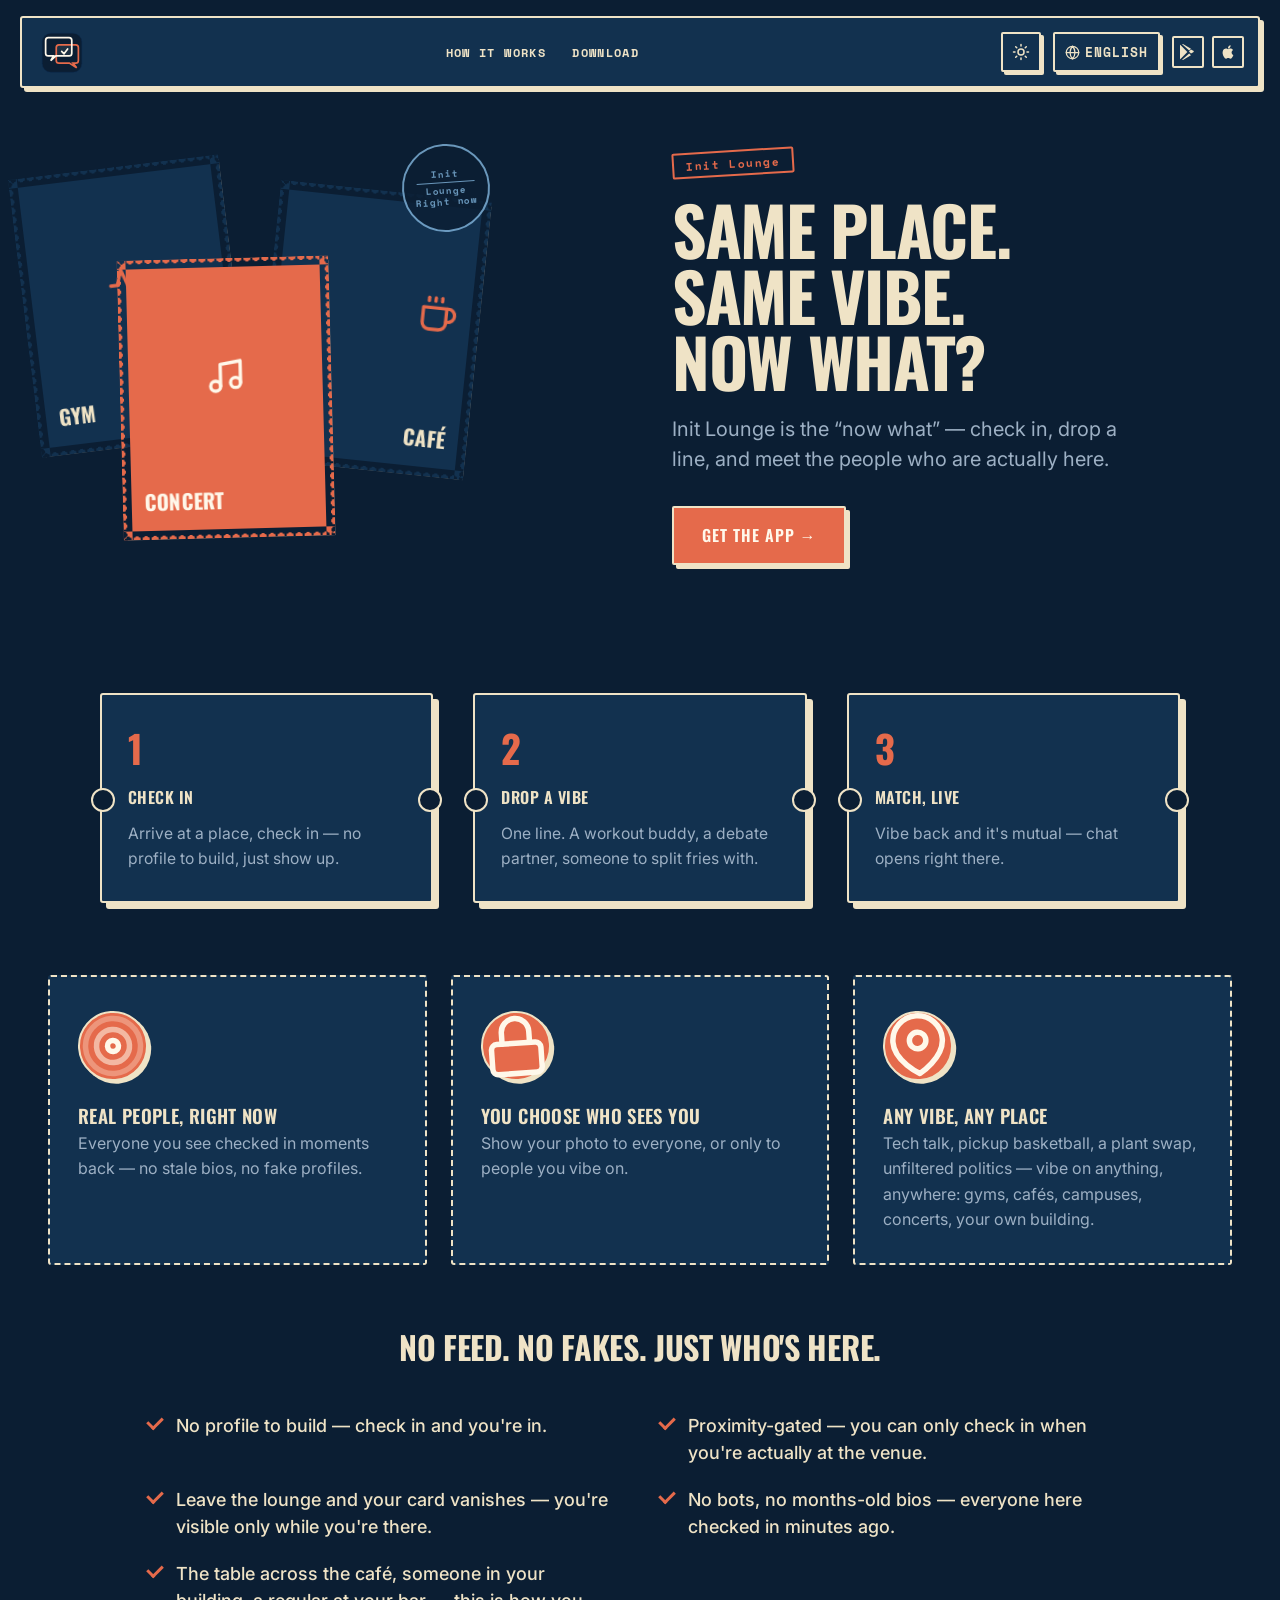
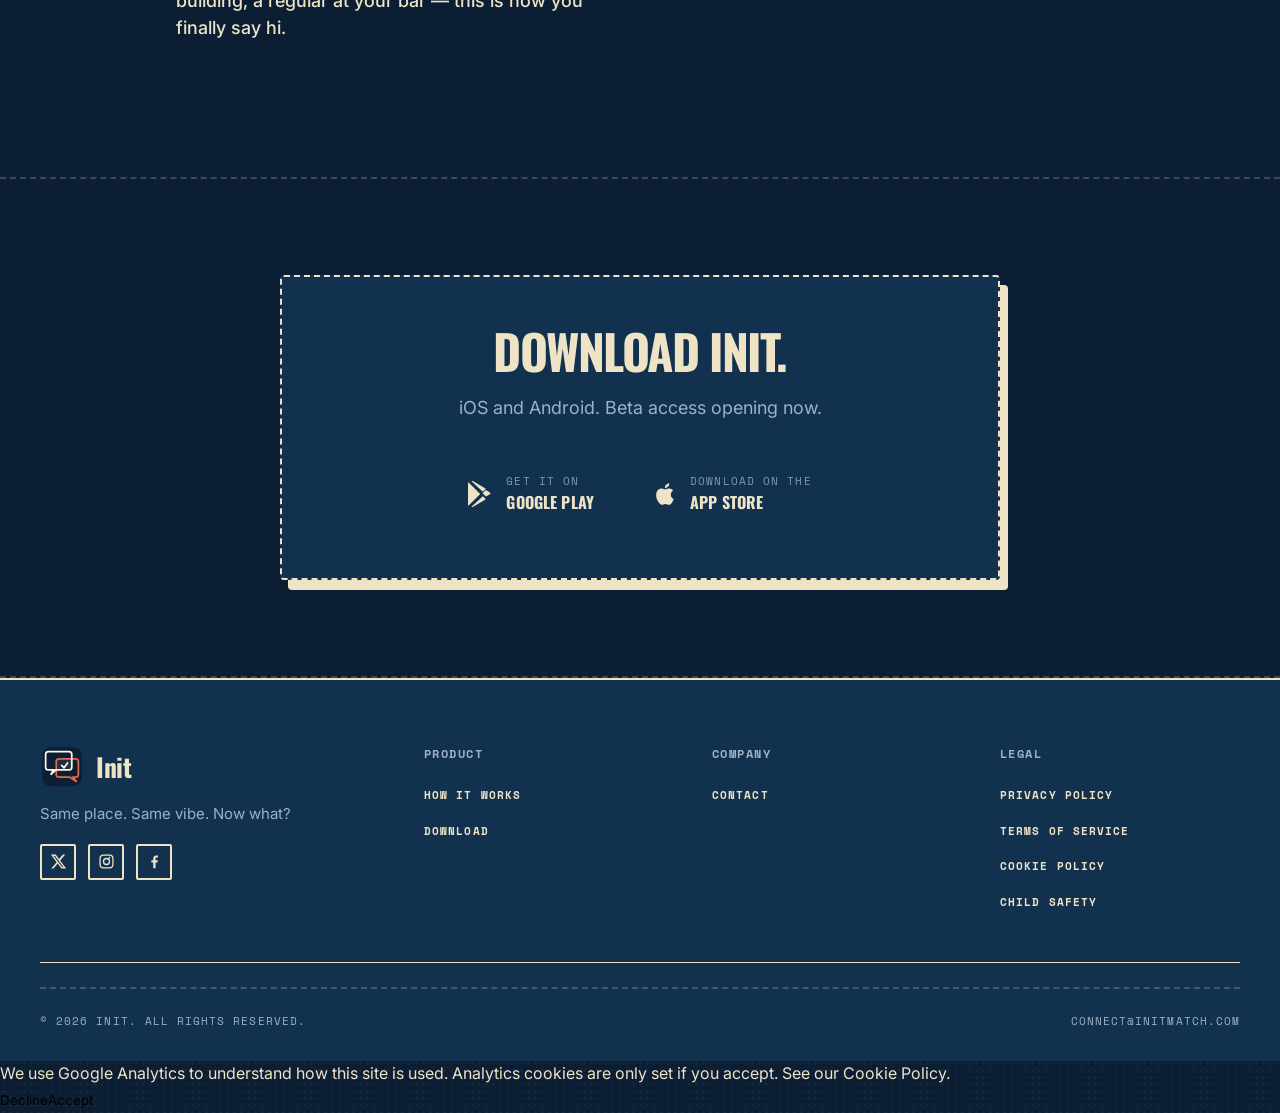
==== index.html @ 60585619 "fix: update remaining "No icebreaker" copy to "Now what?" Missed in the re-skin PR: - index.html <ti" ====
<!DOCTYPE html>
<html lang="en" data-theme="dark" translate="no">
<head>
  <meta charset="UTF-8" />
  <meta name="viewport" content="width=device-width, initial-scale=1.0" />
  <meta name="google" content="notranslate" />
  <title>Init — Same place. Same vibe. Now what?</title>
  <link rel="icon" type="image/png" sizes="32x32" href="images/favicon-32.png?v=4" />
  <link rel="icon" type="image/png" sizes="192x192" href="images/favicon-192.png?v=4" />
  <link rel="apple-touch-icon" href="images/favicon-192.png?v=4" />
  <meta name="description" content="Init is a location-based way to meet the people around you. Check in where you are, drop a one-line vibe, and connect with people who are here right now — your interest stays private unless it's mutual." />
  <meta name="keywords" content="meet people nearby, location based social app, check in, vibe matching, init app" />

  <!-- Open Graph -->
  <meta property="og:title" content="Init — Same place. Same vibe. Now what?" />
  <meta property="og:description" content="Check in where you are, drop a vibe, meet the people who are here right now." />
  <meta property="og:type" content="website" />
  <meta property="og:url" content="https://initmatch.com" />
  <meta property="og:image" content="https://initmatch.com/images/og-image.png" />

  <!-- Twitter -->
  <meta name="twitter:card" content="summary_large_image" />
  <meta name="twitter:title" content="Init — Same place. Same vibe. Now what?" />
  <meta name="twitter:description" content="Check in where you are, drop a vibe, meet the people who are here right now." />
  <meta name="twitter:image" content="https://initmatch.com/images/og-image.png" />

  <link rel="preconnect" href="https://fonts.googleapis.com" />
  <link rel="preconnect" href="https://fonts.gstatic.com" crossorigin />
  <link href="https://fonts.googleapis.com/css2?family=Oswald:wght@400;500;600;700&family=Space+Mono:wght@400;700&family=Inter:wght@400;500;600;700;800&display=swap" rel="stylesheet" />

  <link rel="stylesheet" href="css/style.css" />
  <link rel="stylesheet" href="css/v2.css" />

  <!-- GA4 / Firebase Analytics — measurement ID + Consent Mode v2 live in js/ga.js -->
  <script src="js/ga.js"></script>
</head>
<body>

<nav class="navbar" id="navbar">
  <a href="index.html" class="nav-logo" aria-label="Init — home">
    <svg class="nav-logo-icon" viewBox="30 20 360 360" xmlns="http://www.w3.org/2000/svg" aria-hidden="true"><rect x="48" y="46" width="324" height="320" rx="72" fill="#0B1E33" stroke="#0C2B4F" stroke-width="4"/><path d="M163,142 L290,142 L290,232 L163,232 Z" fill="#FFF8EA" fill-opacity="0.08"/><path d="M185,142 L322,142 Q344,142 344,164 L344,269 Q344,291 322,291 L300,291 L330,329 L270,291 L185,291 Q163,291 163,269 L163,164 Q163,142 185,142 Z" fill="none" stroke="#E56A4B" stroke-width="14"/><path d="M98,83 L268,83 Q290,83 290,105 L290,210 Q290,232 268,232 L160,232 L118,270 L140,232 L98,232 Q76,232 76,210 L76,105 Q76,83 98,83 Z" fill="none" stroke="#FFF8EA" stroke-width="14"/><path d="M207.25,195 L226.75,214.5 L256,175.5" fill="none" stroke="#FFF8EA" stroke-width="14" stroke-linecap="round" stroke-linejoin="round"/></svg>
  </a>

  <ul class="nav-links">
    <li><a href="#how" data-i18n="nav_how">How it works</a></li>
    <li><a href="#download" data-i18n="nav_download">Download</a></li>
  </ul>

  <div class="nav-controls">
    <button class="theme-toggle" id="themeToggle" aria-label="Toggle theme">
      <svg class="moon" viewBox="0 0 24 24" fill="none" stroke="currentColor" stroke-width="2" stroke-linecap="round" stroke-linejoin="round" aria-hidden="true"><path d="M21 12.79A9 9 0 1 1 11.21 3 7 7 0 0 0 21 12.79z"/></svg>
      <svg class="sun" viewBox="0 0 24 24" fill="none" stroke="currentColor" stroke-width="2" stroke-linecap="round" stroke-linejoin="round" aria-hidden="true"><circle cx="12" cy="12" r="4"/><path d="M12 2v2M12 20v2M4.93 4.93l1.41 1.41M17.66 17.66l1.41 1.41M2 12h2M20 12h2M4.93 19.07l1.41-1.41M17.66 6.34l1.41-1.41"/></svg>
    </button>

    <div class="lang-selector" id="langSelector">
      <button class="lang-btn" id="langBtn" aria-haspopup="listbox" aria-expanded="false" aria-label="Select language">
        <svg width="15" height="15" viewBox="0 0 24 24" fill="none" stroke="currentColor" stroke-width="2" stroke-linecap="round" stroke-linejoin="round" aria-hidden="true">
          <circle cx="12" cy="12" r="10"/>
          <path d="M2 12h20M12 2a15.3 15.3 0 0 1 4 10 15.3 15.3 0 0 1-4 10 15.3 15.3 0 0 1-4-10 15.3 15.3 0 0 1 4-10z"/>
        </svg>
        <span id="langCurrent">EN</span>
      </button>
      <div class="lang-dropdown" id="langDropdown" hidden role="listbox" aria-label="Language"></div>
    </div>

    <div class="nav-store-btns">
      <a href="https://play.google.com/store/apps/details?id=com.initapp" class="nav-store-btn" aria-label="Get it on Google Play" target="_blank" rel="noopener">
        <svg width="16" height="16" viewBox="0 0 24 24" fill="currentColor" aria-hidden="true"><path d="M3.18 23.76c.39.22.84.27 1.27.14l12.04-6.95-2.76-2.76-10.55 9.57zM.29 1.27C.11 1.62 0 2.02 0 2.47v19.06c0 .45.1.85.29 1.2l.07.07 10.68-10.68v-.25L.36 1.2l-.07.07zM19.96 10.29L16.5 8.31 13.45 11.36l3.05 3.05 3.47-2c.99-.57.99-1.5-.01-2.12zM4.45.1L16.49 7.05l-2.76 2.76L3.18.24C3.58.1 4.05.16 4.45.1z"/></svg>
      </a>
      <a href="https://apps.apple.com/app/init-match/id6769866609" class="nav-store-btn" aria-label="Download on the App Store" target="_blank" rel="noopener">
        <svg width="16" height="16" viewBox="0 0 24 24" fill="currentColor" aria-hidden="true">
          <path d="M18.71 19.5c-.83 1.24-1.71 2.45-3.05 2.47-1.34.03-1.77-.79-3.29-.79-1.53 0-2 .77-3.27.82-1.31.05-2.3-1.32-3.14-2.53C4.25 17 2.94 12.45 4.7 9.39c.87-1.52 2.43-2.48 4.12-2.51 1.28-.02 2.5.87 3.29.87.78 0 2.26-1.07 3.8-.91.65.03 2.47.26 3.64 1.98-.09.06-2.17 1.28-2.15 3.81.03 3.02 2.65 4.03 2.68 4.04-.03.07-.42 1.44-1.38 2.83M13 3.5c.73-.83 1.94-1.46 2.94-1.5.13 1.17-.34 2.35-1.04 3.19-.69.85-1.83 1.51-2.95 1.42-.15-1.15.41-2.35 1.05-3.11z"/>
        </svg>
      </a>
    </div>

    <button class="mobile-menu-btn" id="mobileMenuBtn" aria-label="Open menu">
      <svg width="22" height="22" viewBox="0 0 24 24" fill="none" stroke="currentColor" stroke-width="2"><line x1="3" y1="6" x2="21" y2="6"/><line x1="3" y1="12" x2="21" y2="12"/><line x1="3" y1="18" x2="21" y2="18"/></svg>
    </button>
  </div>
</nav>

<div class="mobile-nav" id="mobileNav">
  <a href="#how" data-i18n="nav_how">How it works</a>
  <a href="#download" data-i18n="nav_download">Download</a>
</div>

<!-- ══════════════════════════════════════════════
     HERO — Lounge. Cards left, text right.
     Ambient vibe-tag marquee bleeds behind the cards.
══════════════════════════════════════════════ -->
<section id="hero" class="landing-section landing-lounge">
  <div class="landing-split reverse">
    <div class="showcase-stack">
      <div class="postmark-ring hero-postmark" aria-hidden="true"><span>Init</span><span class="bar"></span><span>Lounge</span><span>Right&nbsp;now</span></div>
      <div class="showcase-card showcase-card--1">
        <svg viewBox="0 0 24 24" fill="none" stroke="currentColor" stroke-width="2" stroke-linecap="round" stroke-linejoin="round"><path d="M22 12h-4l-3 9L9 3l-3 9H2"/></svg>
        <span>Gym</span>
      </div>
      <div class="showcase-card showcase-card--2">
        <svg viewBox="0 0 24 24" fill="none" stroke="currentColor" stroke-width="2" stroke-linecap="round" stroke-linejoin="round"><path d="M17 8h1a4 4 0 1 1 0 8h-1"/><path d="M3 8h14v9a4 4 0 0 1-4 4H7a4 4 0 0 1-4-4Z"/><line x1="6" y1="2" x2="6" y2="4"/><line x1="10" y1="2" x2="10" y2="4"/><line x1="14" y1="2" x2="14" y2="4"/></svg>
        <span>Café</span>
      </div>
      <div class="showcase-card showcase-card--3">
        <svg viewBox="0 0 24 24" fill="none" stroke="currentColor" stroke-width="2" stroke-linecap="round" stroke-linejoin="round"><path d="M9 18V5l12-2v13"/><circle cx="6" cy="18" r="3"/><circle cx="18" cy="16" r="3"/></svg>
        <span>Concert</span>
      </div>
    </div>
    <div class="landing-text">
      <span class="landing-eyebrow" data-i18n="hero_eyebrow">Init Lounge</span>
      <h1 data-i18n-html="ll_title">Same place. Same vibe.<br>Now what?</h1>
      <p class="lead" data-i18n="ll_lead">Init Lounge is the &ldquo;now what&rdquo; &mdash; check in, drop a line, and meet the people who are actually here.</p>
      <a href="#download" class="btn-flat-gold" data-i18n="btn_get_app">Get the app →</a>
    </div>
  </div>

  <div class="steps-band" id="how">
    <div class="steps s-lounge">
      <div class="step">
        <span class="step-num">1</span>
        <h4 data-i18n="lounge_step1_title">Check in</h4>
        <p data-i18n="ll_step1_body">Arrive at a place, check in — no profile to build, just show up.</p>
      </div>
      <div class="step">
        <span class="step-num">2</span>
        <h4 data-i18n="lounge_step2_title">Drop a vibe</h4>
        <p data-i18n="ll_step2_body">One line. A workout buddy, a debate partner, someone to split fries with.</p>
      </div>
      <div class="step">
        <span class="step-num">3</span>
        <h4 data-i18n="ll_step3_title">Match, live</h4>
        <p data-i18n="ll_step3_body">Vibe back and it's mutual — chat opens right there.</p>
      </div>
    </div>
  </div>

  <div class="usp-grid u-lounge">
    <div class="usp-card reveal">
      <span class="usp-card-art">
        <svg viewBox="0 0 24 24" fill="none" stroke="currentColor" stroke-width="2" stroke-linecap="round" stroke-linejoin="round"><circle cx="12" cy="12" r="2"/><circle cx="12" cy="12" r="6" opacity="0.55"/><circle cx="12" cy="12" r="10" opacity="0.3"/></svg>
      </span>
      <h3 data-i18n="ll_usp1_title">Real people, right now</h3>
      <p data-i18n="ll_usp1_body">Everyone you see checked in moments back — no stale bios, no fake profiles.</p>
    </div>
    <div class="usp-card reveal">
      <span class="usp-card-art">
        <svg viewBox="0 0 24 24" fill="none" stroke="currentColor" stroke-width="2" stroke-linecap="round" stroke-linejoin="round"><rect x="3" y="11" width="18" height="11" rx="2"/><path d="M7 11V7a5 5 0 0 1 10 0v4"/></svg>
      </span>
      <h3 data-i18n="ll_usp2_title">You choose who sees you</h3>
      <p data-i18n="ll_usp2_body">Show your photo to everyone, or only to people you vibe on.</p>
    </div>
    <div class="usp-card reveal">
      <span class="usp-card-art">
        <svg viewBox="0 0 24 24" fill="none" stroke="currentColor" stroke-width="2" stroke-linecap="round" stroke-linejoin="round"><path d="M21 10c0 7-9 12-9 12s-9-5-9-12a9 9 0 0 1 18 0z"/><circle cx="12" cy="10" r="3"/></svg>
      </span>
      <h3 data-i18n="ll_usp3_title">Any vibe, any place</h3>
      <p data-i18n="ll_usp3_body">Tech talk, pickup basketball, a plant swap, unfiltered politics — vibe on anything, anywhere: gyms, cafés, campuses, concerts, your own building.</p>
    </div>
  </div>

  <div class="lounge-points">
    <h2 data-i18n="lp_title">No feed. No fakes. Just who's here.</h2>
    <div class="usp-bullets">
      <p class="usp-bullet reveal" data-i18n="lp_a">No profile to build — check in and you're in.</p>
      <p class="usp-bullet reveal" data-i18n="lp_e">Proximity-gated — you can only check in when you're actually at the venue.</p>
      <p class="usp-bullet reveal" data-i18n="lp_b">Leave the lounge and your card vanishes — you're visible only while you're there.</p>
      <p class="usp-bullet reveal" data-i18n="lp_d">No bots, no months-old bios — everyone here checked in minutes ago.</p>
      <p class="usp-bullet reveal" data-i18n="lp_c">The table across the café, someone in your building, a regular at your bar — this is how you finally say hi.</p>
    </div>
  </div>
</section>

<!-- ══════════════════════════════════════════════
     DOWNLOAD
══════════════════════════════════════════════ -->
<section id="download" class="bg-surface">
  <div class="download reveal">
    <h2 data-i18n="dl_title">Download Init.</h2>
    <p data-i18n="dl_body">iOS and Android. Beta access opening now.</p>
    <div class="store-buttons">
      <a href="https://play.google.com/store/apps/details?id=com.initapp" class="store-btn" aria-label="Get it on Google Play" target="_blank" rel="noopener">
        <span class="store-btn-icon"><svg viewBox="0 0 24 24" fill="currentColor" aria-hidden="true"><path d="M3.18 23.76c.39.22.84.27 1.27.14l12.04-6.95-2.76-2.76-10.55 9.57zM.29 1.27C.11 1.62 0 2.02 0 2.47v19.06c0 .45.1.85.29 1.2l.07.07 10.68-10.68v-.25L.36 1.2l-.07.07zM19.96 10.29L16.5 8.31 13.45 11.36l3.05 3.05 3.47-2c.99-.57.99-1.5-.01-2.12zM4.45.1L16.49 7.05l-2.76 2.76L3.18.24C3.58.1 4.05.16 4.45.1z"/></svg></span>
        <span class="store-btn-text"><small>Get it on</small><strong>Google Play</strong></span>
      </a>

      <a href="https://apps.apple.com/app/init-match/id6769866609" class="store-btn" aria-label="Download on the App Store" target="_blank" rel="noopener">
        <span class="store-btn-icon">
          <svg viewBox="0 0 24 24" fill="currentColor" aria-hidden="true">
            <path d="M18.71 19.5c-.83 1.24-1.71 2.45-3.05 2.47-1.34.03-1.77-.79-3.29-.79-1.53 0-2 .77-3.27.82-1.31.05-2.3-1.32-3.14-2.53C4.25 17 2.94 12.45 4.7 9.39c.87-1.52 2.43-2.48 4.12-2.51 1.28-.02 2.5.87 3.29.87.78 0 2.26-1.07 3.8-.91.65.03 2.47.26 3.64 1.98-.09.06-2.17 1.28-2.15 3.81.03 3.02 2.65 4.03 2.68 4.04-.03.07-.42 1.44-1.38 2.83M13 3.5c.73-.83 1.94-1.46 2.94-1.5.13 1.17-.34 2.35-1.04 3.19-.69.85-1.83 1.51-2.95 1.42-.15-1.15.41-2.35 1.05-3.11z"/>
          </svg>
        </span>
        <span class="store-btn-text">
          <small>Download on the</small>
          <strong>App Store</strong>
        </span>
      </a>
    </div>
  </div>
</section>

<!-- ══════════════════════════════════════════════
     FOOTER
══════════════════════════════════════════════ -->
<footer class="footer">
  <div class="footer-grid">
    <div class="footer-brand">
      <a href="index.html" class="nav-logo">
        <svg class="nav-logo-icon" viewBox="30 20 360 360" xmlns="http://www.w3.org/2000/svg" aria-hidden="true"><rect x="48" y="46" width="324" height="320" rx="72" fill="#0B1E33" stroke="#0C2B4F" stroke-width="4"/><path d="M163,142 L290,142 L290,232 L163,232 Z" fill="#FFF8EA" fill-opacity="0.08"/><path d="M185,142 L322,142 Q344,142 344,164 L344,269 Q344,291 322,291 L300,291 L330,329 L270,291 L185,291 Q163,291 163,269 L163,164 Q163,142 185,142 Z" fill="none" stroke="#E56A4B" stroke-width="14"/><path d="M98,83 L268,83 Q290,83 290,105 L290,210 Q290,232 268,232 L160,232 L118,270 L140,232 L98,232 Q76,232 76,210 L76,105 Q76,83 98,83 Z" fill="none" stroke="#FFF8EA" stroke-width="14"/><path d="M207.25,195 L226.75,214.5 L256,175.5" fill="none" stroke="#FFF8EA" stroke-width="14" stroke-linecap="round" stroke-linejoin="round"/></svg>
        Init
      </a>
      <p data-i18n="home_footer_tagline">Same place. Same vibe. Now what?</p>
      <div class="footer-social">
        <a href="https://x.com/Init_Match" class="footer-social-link" aria-label="Init on X" target="_blank" rel="noopener">
          <svg viewBox="0 0 24 24" aria-hidden="true"><path d="M18.244 2.25h3.308l-7.227 8.26 8.502 11.24H16.17l-5.214-6.817L4.99 21.75H1.68l7.73-8.835L1.254 2.25H8.08l4.713 6.231zm-1.161 17.52h1.833L7.084 4.126H5.117z"/></svg>
        </a>
        <a href="https://www.instagram.com/init.match/" class="footer-social-link" aria-label="Init on Instagram" target="_blank" rel="noopener">
          <svg viewBox="0 0 24 24" aria-hidden="true"><path d="M12 2c-2.72 0-3.06.01-4.12.06-1.06.05-1.79.22-2.43.47-.66.26-1.22.6-1.77 1.16-.56.55-.9 1.11-1.16 1.77-.25.64-.42 1.37-.47 2.43C2 8.94 2 9.28 2 12s.01 3.06.06 4.12c.05 1.06.22 1.79.47 2.43.26.66.6 1.22 1.16 1.77.55.56 1.11.9 1.77 1.16.64.25 1.37.42 2.43.47C8.94 22 9.28 22 12 22s3.06-.01 4.12-.06c1.06-.05 1.79-.22 2.43-.47.66-.26 1.22-.6 1.77-1.16.56-.55.9-1.11 1.16-1.77.25-.64.42-1.37.47-2.43.05-1.06.06-1.4.06-4.12s-.01-3.06-.06-4.12c-.05-1.06-.22-1.79-.47-2.43a4.9 4.9 0 0 0-1.16-1.77 4.9 4.9 0 0 0-1.77-1.16c-.64-.25-1.37-.42-2.43-.47C15.06 2 14.72 2 12 2zm0 1.8c2.67 0 2.99.01 4.04.06.98.04 1.5.21 1.86.35.47.18.8.4 1.15.75.35.35.57.68.75 1.15.14.36.31.88.35 1.86.05 1.05.06 1.37.06 4.04s-.01 2.99-.06 4.04c-.04.98-.21 1.5-.35 1.86-.18.47-.4.8-.75 1.15-.35.35-.68.57-1.15.75-.36.14-.88.31-1.86.35-1.05.05-1.37.06-4.04.06s-2.99-.01-4.04-.06c-.98-.04-1.5-.21-1.86-.35a3.1 3.1 0 0 1-1.15-.75 3.1 3.1 0 0 1-.75-1.15c-.14-.36-.31-.88-.35-1.86C3.8 14.99 3.8 14.67 3.8 12s.01-2.99.06-4.04c.04-.98.21-1.5.35-1.86.18-.47.4-.8.75-1.15.35-.35.68-.57 1.15-.75.36-.14.88-.31 1.86-.35C9.01 3.81 9.33 3.8 12 3.8zm0 3.05a5.15 5.15 0 1 0 0 10.3 5.15 5.15 0 0 0 0-10.3zm0 8.5a3.35 3.35 0 1 1 0-6.7 3.35 3.35 0 0 1 0 6.7zm5.36-8.7a1.2 1.2 0 1 1-2.4 0 1.2 1.2 0 0 1 2.4 0z"/></svg>
        </a>
        <a href="https://www.facebook.com/profile.php?id=61588772738912" class="footer-social-link" aria-label="Init on Facebook" target="_blank" rel="noopener">
          <svg viewBox="0 0 24 24" aria-hidden="true"><path d="M13.5 21.5v-8.2h2.75l.41-3.2h-3.16V8.05c0-.93.26-1.56 1.59-1.56h1.7V3.62c-.29-.04-1.29-.12-2.46-.12-2.43 0-4.1 1.48-4.1 4.2v2.4H7.5v3.2h2.73v8.2z"/></svg>
        </a>
      </div>
    </div>
    <div class="footer-col">
      <h4 data-i18n="footer_product">Product</h4>
      <ul>
        <li><a href="#how" data-i18n="nav_how">How it works</a></li>
        <li><a href="#download" data-i18n="nav_download">Download</a></li>
      </ul>
    </div>
    <div class="footer-col">
      <h4 data-i18n="footer_company">Company</h4>
      <ul><li><a href="mailto:connect@initmatch.com" data-i18n="footer_contact">Contact</a></li></ul>
    </div>
    <div class="footer-col">
      <h4 data-i18n="footer_legal">Legal</h4>
      <ul>
        <li><a href="privacy.html" data-i18n="footer_privacy">Privacy Policy</a></li>
        <li><a href="terms.html" data-i18n="footer_terms">Terms of Service</a></li>
        <li><a href="cookie-policy.html" data-i18n="footer_cookie">Cookie Policy</a></li>
        <li><a href="child-safety.html">Child Safety</a></li>
      </ul>
    </div>
  </div>
  <div class="footer-bottom">
    <p>&copy; 2026 Init. <span data-i18n="footer_rights">All rights reserved.</span></p>
    <a href="mailto:connect@initmatch.com">connect@initmatch.com</a>
  </div>
</footer>

<script src="js/main.js?v=2"></script>
<script src="js/i18n.js?v=2"></script>
<script src="js/analytics.js?v=2"></script>
<script src="js/consent.js"></script>
</body>
</html>
---- css/style.css ----
/* ═══════════════════════════════════════════════════════════════
   Init — initmatch.com
   Two themes: New Light (default) + New Dark
═══════════════════════════════════════════════════════════════ */

:root, [data-theme="light"] {
  --primary: #A88A3D;
  --primary-light: #E8C877;
  --primary-dark: #A88A3D;
  --secondary: #A88A3D;

  --bg: #FAF8FF;
  --surface: #FFFFFF;
  --card: #FFFFFF;

  --text: #1C1627;
  --text-secondary: #6B6080;
  --border: #E0D8EE;
  --input-bg: #F3F0FA;

  --lounge-gold: #A88A3D;
  --gold-text: #2D1A00;

  --glow: rgba(208, 176, 112, 0.20);
  --grad-accent: linear-gradient(135deg, #E8C877 0%, #A88A3D 100%);
  --grad-primary: linear-gradient(135deg, #E8C877 0%, #D0B070 50%, #A88A3D 100%);
  --overlay: rgba(0, 0, 0, 0.4);

  --shadow-sm: 0 1px 2px rgba(28, 22, 39, 0.04);
  --shadow-md: 0 8px 24px rgba(208, 176, 112, 0.08);
  --shadow-lg: 0 24px 60px rgba(208, 176, 112, 0.12);

  --radius: 12px;
  --radius-lg: 20px;
  --radius-xl: 32px;
}

[data-theme="dark"] {
  --primary: #D0B070;
  --primary-light: #E8C877;
  --primary-dark: #A88A3D;
  --secondary: #D0B070;

  --bg: #0C0A14;
  --surface: #1A1628;
  --card: #1A1628;

  --text: #F0ECF9;
  --text-secondary: #8B85A0;
  --border: #2A2440;
  --input-bg: #131020;

  --lounge-gold: #D0B070;
  --gold-text: #2D1A00;

  --glow: rgba(208, 176, 112, 0.35);
  --grad-accent: linear-gradient(135deg, #E8C877 0%, #A88A3D 100%);
  --grad-primary: linear-gradient(135deg, #E8C877 0%, #D0B070 50%, #A88A3D 100%);
  --overlay: rgba(0, 0, 0, 0.6);

  --shadow-sm: 0 1px 2px rgba(0, 0, 0, 0.3);
  --shadow-md: 0 8px 24px rgba(0, 0, 0, 0.4);
  --shadow-lg: 0 24px 60px rgba(0, 0, 0, 0.5);
}

/* ═══════════════════════════════════════════════════════════════
   Base
═══════════════════════════════════════════════════════════════ */

* { box-sizing: border-box; margin: 0; padding: 0; }

html { scroll-behavior: smooth; }

html, body { overflow-x: hidden; }

body {
  font-family: 'Plus Jakarta Sans', -apple-system, BlinkMacSystemFont, 'Segoe UI', system-ui, sans-serif;
  background: var(--bg);
  color: var(--text);
  line-height: 1.6;
  -webkit-font-smoothing: antialiased;
  -moz-osx-font-smoothing: grayscale;
  transition: background-color 0.25s ease, color 0.25s ease;
}

a { color: inherit; text-decoration: none; }
ul { list-style: none; }
img, svg { display: block; max-width: 100%; }
button { font-family: inherit; cursor: pointer; border: none; background: none; }

.container {
  max-width: 1200px;
  margin: 0 auto;
  padding: 0 24px;
}

::selection { background: var(--primary); color: var(--gold-text); }

/* ═══════════════════════════════════════════════════════════════
   Navbar
═══════════════════════════════════════════════════════════════ */

.navbar {
  position: fixed;
  top: 16px;
  left: 50%;
  transform: translateX(-50%);
  width: calc(100% - 32px);
  max-width: 1240px;
  z-index: 100;
  padding: 10px 14px 10px 20px;
  display: flex;
  align-items: center;
  justify-content: space-between;
  gap: 16px;
  background: color-mix(in srgb, var(--bg) 25%, transparent);
  backdrop-filter: saturate(180%) blur(20px);
  -webkit-backdrop-filter: saturate(180%) blur(20px);
  border: 1px solid var(--border);
  border-radius: 18px;
  box-shadow: var(--shadow-md);
  transition: box-shadow 0.2s ease, background-color 0.2s ease;
}

.navbar.scrolled {
  box-shadow: var(--shadow-lg);
  background: color-mix(in srgb, var(--bg) 45%, transparent);
}

/* Inner grouped pills — rectangular, Bumble-style */
.nav-links,
.nav-controls {
  background: color-mix(in srgb, var(--surface) 65%, transparent);
  border: 1px solid var(--border);
  border-radius: 14px;
  padding: 4px 8px;
}

.nav-links { padding: 6px 18px; }
.nav-controls { padding: 4px 4px 4px 4px; }

.nav-logo {
  display: inline-flex;
  align-items: center;
  gap: 12px;
  font-weight: 800;
  font-size: 2.25rem;
  letter-spacing: -0.03em;
  color: var(--text);
}

.nav-logo-icon {
  width: 56px; height: 52px;
  flex-shrink: 0;
}

.nav-links {
  display: flex;
  align-items: center;
  gap: 32px;
}

.nav-links a {
  color: var(--text);
  font-size: 0.9375rem;
  font-weight: 700;
  transition: opacity 0.15s ease;
}

.nav-links a:hover { opacity: 0.7; }

.nav-controls {
  display: flex;
  align-items: center;
  gap: 12px;
}

.theme-toggle {
  width: 40px; height: 40px;
  border-radius: 12px;
  background: var(--surface);
  border: 1px solid var(--border);
  display: flex;
  align-items: center;
  justify-content: center;
  color: var(--text);
  transition: all 0.2s ease;
}

.theme-toggle:hover {
  border-color: var(--primary);
  color: var(--primary);
}

.theme-toggle svg { width: 18px; height: 18px; }
.theme-toggle .sun { display: none; }
[data-theme="dark"] .theme-toggle .sun { display: block; }
[data-theme="dark"] .theme-toggle .moon { display: none; }

.btn-nav-cta {
  display: inline-flex;
  align-items: center;
  gap: 6px;
  padding: 10px 18px;
  background: var(--text);
  color: var(--bg);
  border-radius: 12px;
  font-size: 0.9375rem;
  font-weight: 600;
  transition: transform 0.15s ease, opacity 0.15s ease;
  cursor: pointer;
}

.btn-nav-cta:hover { transform: translateY(-1px); opacity: 0.9; }

.btn-nav-cta .chev {
  transition: transform 0.2s ease;
}
.nav-download.open .btn-nav-cta .chev { transform: rotate(180deg); }

/* Inline nav store buttons */
.nav-store-btns {
  display: flex;
  gap: 8px;
}

.nav-store-btn {
  display: inline-flex;
  align-items: center;
  justify-content: center;
  width: 32px;
  height: 32px;
  background: var(--text);
  color: var(--bg);
  border-radius: 10px;
  text-decoration: none;
  transition: transform 0.15s ease, opacity 0.15s ease;
}
.nav-store-btn svg { width: 16px; height: 16px; flex-shrink: 0; }

.nav-store-btn:hover { transform: translateY(-1px); opacity: 0.9; }

.mobile-menu-btn {
  display: none;
  width: 40px; height: 40px;
  color: var(--text);
  align-items: center;
  justify-content: center;
}

.mobile-nav {
  display: none;
  position: fixed;
  top: 80px;
  left: 16px;
  right: 16px;
  background: color-mix(in srgb, var(--bg) 92%, transparent);
  backdrop-filter: saturate(180%) blur(20px);
  -webkit-backdrop-filter: saturate(180%) blur(20px);
  border: 1px solid var(--border);
  border-radius: 20px;
  padding: 8px 16px;
  box-shadow: var(--shadow-lg);
  z-index: 99;
  flex-direction: column;
  gap: 2px;
}

.mobile-nav.open { display: flex; }
.mobile-nav a {
  padding: 14px 8px;
  color: var(--text);
  font-size: 1.0625rem;
  font-weight: 500;
  border-bottom: 1px solid var(--border);
}
.mobile-nav a:last-child { border-bottom: none; }

/* ═══════════════════════════════════════════════════════════════
   Buttons
═══════════════════════════════════════════════════════════════ */

.btn-primary, .btn-outline {
  display: inline-flex;
  align-items: center;
  gap: 8px;
  padding: 14px 24px;
  border-radius: 14px;
  font-size: 1rem;
  font-weight: 600;
  transition: transform 0.15s ease, box-shadow 0.2s ease, opacity 0.2s ease;
  cursor: pointer;
}

.btn-primary {
  background: var(--text);
  color: var(--bg);
  box-shadow: var(--shadow-md);
}

.btn-primary:hover {
  transform: translateY(-2px);
  box-shadow: var(--shadow-lg);
}

.btn-outline {
  background: transparent;
  color: var(--text);
  border: 1.5px solid var(--border);
}

.btn-outline:hover {
  border-color: var(--text);
  transform: translateY(-2px);
}

/* ═══════════════════════════════════════════════════════════════
   Hero
═══════════════════════════════════════════════════════════════ */

.hero {
  padding: 0;
  width: 100%;
  display: flex;
  align-items: center;
  justify-content: center;
}

.hero-banner {
  position: relative;
  min-height: 100vh;
  background: url('../images/hero-bg.jpeg') center 40% / cover no-repeat;
  display: flex;
  align-items: center;
  justify-content: center;
  padding: 0;
}

.hero-slideshow {
  display: none;
}

/* Web slideshow: desktop only */
.hero-slideshow--web {
  display: block;
  position: absolute;
  inset: 0;
  z-index: 0;
}

/* Mobile slideshow: hidden on desktop, shown on mobile */
.hero-slideshow--mobile {
  display: none;
}

.hero-slideshow .slide {
  position: absolute;
  inset: 0;
  background-size: cover;
  background-position: center center;
  opacity: 0;
  transition: opacity 1.2s ease-in-out;
}

.hero-slideshow .slide.active {
  opacity: 1;
}

@media (max-width: 768px) {
  .hero-banner {
    background: #0C0A14;
    align-items: flex-end;
  }
  .hero-slideshow--web { display: none; }
  .hero-slideshow--mobile {
    display: block;
    position: absolute;
    inset: 0;
    z-index: 0;
  }
  .hero-banner-overlay {
    z-index: 2;
  }
  .hero-banner-inner {
    padding: 0 24px 64px;
  }
}

.hero-banner-overlay {
  position: absolute;
  inset: 0;
  background:
    radial-gradient(ellipse 35% 25% at 50% 15%, rgba(0,0,0,0.92) 0%, rgba(0,0,0,0.0) 100%),
    linear-gradient(to bottom, rgba(0,0,0,0.65) 0%, rgba(0,0,0,0.0) 22%),
    linear-gradient(to top,    rgba(0,0,0,0.85) 0%, rgba(0,0,0,0.50) 30%, rgba(0,0,0,0.0) 65%);
  z-index: 2;
}

.hero-banner-inner {
  position: relative;
  z-index: 2;
  width: 100%;
  max-width: 820px;
  padding: 20% 32px 64px;
  text-align: center;
  display: flex;
  flex-direction: column;
  align-items: center;
}

.hero-messages {
  display: grid;
  margin-bottom: 28px;
}

.hero-message {
  grid-area: 1 / 1;
  opacity: 0;
  transition: opacity 0.8s ease-in-out;
  pointer-events: none;
}

.hero-message.active {
  opacity: 1;
  pointer-events: auto;
}

.hero-messages .hero-banner-title,
.hero-messages .hero-sub {
  margin-bottom: 0;
}

.hero-messages .hero-banner-title {
  margin-bottom: 16px;
}

.hero-messages .hero-sub {
  margin-left: auto;
  margin-right: auto;
}

.hero-banner-title {
  font-size: clamp(2.75rem, 6vw, 5.25rem);
  font-weight: 800;
  line-height: 1.02;
  letter-spacing: -0.035em;
  color: #fff;
  margin-bottom: 20px;
}

.hero-banner-title .accent {
  background: var(--grad-primary);
  -webkit-background-clip: text;
  background-clip: text;
  -webkit-text-fill-color: transparent;
  color: transparent;
}

.hero-eyebrow-light {
  background: rgba(255, 255, 255, 0.12) !important;
  border-color: rgba(255, 255, 255, 0.2) !important;
  color: rgba(255, 255, 255, 0.9) !important;
}

.hero-eyebrow-light .dot {
  background: #fff !important;
  box-shadow: 0 0 0 4px rgba(255,255,255,0.2) !important;
}

.hero-sub-light {
  color: rgba(255, 255, 255, 0.78) !important;
}

.btn-outline-light {
  color: #fff !important;
  border-color: rgba(255, 255, 255, 0.5) !important;
}
.btn-outline-light:hover {
  background: rgba(255, 255, 255, 0.12) !important;
  border-color: #fff !important;
}

.hero-inner {
  width: 100%;
  max-width: 1200px;
  display: grid;
  grid-template-columns: 1.1fr 1fr;
  gap: 48px;
  align-items: center;
}

.hero-eyebrow {
  display: inline-flex;
  align-items: center;
  gap: 8px;
  padding: 6px 14px;
  background: var(--input-bg);
  border: 1px solid var(--border);
  border-radius: 999px;
  font-size: 0.75rem;
  font-weight: 600;
  color: var(--primary);
  letter-spacing: 0.08em;
  text-transform: uppercase;
  margin-bottom: 20px;
}

.hero-eyebrow .dot {
  width: 6px; height: 6px;
  border-radius: 50%;
  background: var(--primary);
  box-shadow: 0 0 0 4px var(--glow);
}

.hero h1 {
  font-size: clamp(2.75rem, 6vw, 4.75rem);
  font-weight: 800;
  line-height: 1.02;
  letter-spacing: -0.035em;
  color: var(--text);
  margin-bottom: 24px;
}

.hero h1 .accent {
  background: var(--grad-primary);
  -webkit-background-clip: text;
  background-clip: text;
  -webkit-text-fill-color: transparent;
  color: transparent;
}

.hero-sub {
  font-size: 1.1875rem;
  color: var(--text-secondary);
  max-width: 520px;
  margin-bottom: 36px;
}

.hero-cta {
  display: flex;
  gap: 14px;
  flex-wrap: wrap;
}

/* Keep hero elements identical to dark mode — hero always sits on a dark background image */
[data-theme="light"] .hero-banner-title { color: #fff; }
[data-theme="light"] .hero-cta .btn-primary { background: #F0ECF9; color: #0C0A14; }

/* Hero visual — interest cards + match moment */
.hero-visual {
  position: relative;
  aspect-ratio: 1 / 1;
  max-width: 520px;
  width: 100%;
  margin-left: auto;
}

.hero-visual-bg {
  position: absolute;
  inset: 10%;
  border-radius: 50%;
  background: radial-gradient(circle at 50% 50%, var(--glow), transparent 60%);
  filter: blur(20px);
}

.card-stack {
  position: absolute;
  inset: 0;
  display: flex;
  align-items: center;
  justify-content: center;
}

.interest-card {
  position: absolute;
  width: min(240px, 48%);
  background: var(--card);
  border: 1px solid var(--border);
  border-radius: var(--radius-lg);
  padding: 22px 22px 18px;
  box-shadow: var(--shadow-lg);
  animation: floatCard 6s ease-in-out infinite;
  z-index: 3;
  overflow: hidden;
}

/* Tinted glow — peach under "you", mint under "them" */
.interest-card.card-you {
  box-shadow:
    0 24px 48px -16px rgba(251, 113, 133, 0.45),
    0 10px 24px -10px rgba(253, 186, 116, 0.35),
    0 6px 16px -8px rgba(20, 14, 35, 0.12);
}
.interest-card.card-them {
  box-shadow:
    0 24px 48px -16px rgba(14, 165, 233, 0.4),
    0 10px 24px -10px rgba(110, 231, 183, 0.35),
    0 6px 16px -8px rgba(20, 14, 35, 0.12);
}
[data-theme="dark"] .interest-card.card-you {
  box-shadow:
    0 24px 48px -14px rgba(251, 113, 133, 0.55),
    0 10px 24px -8px rgba(253, 186, 116, 0.4),
    0 6px 16px -6px rgba(0, 0, 0, 0.5);
}
[data-theme="dark"] .interest-card.card-them {
  box-shadow:
    0 24px 48px -14px rgba(14, 165, 233, 0.5),
    0 10px 24px -8px rgba(110, 231, 183, 0.4),
    0 6px 16px -6px rgba(0, 0, 0, 0.5);
}

.interest-card.card-you {
  top: 8%;
  left: 2%;
  --r: -6deg;
  transform: rotate(-6deg);
  animation-delay: 0s;
}

.interest-card.card-them {
  bottom: 8%;
  right: 2%;
  --r: 6deg;
  transform: rotate(6deg);
  animation-delay: 1.5s;
}

/* Secondary (peek) pair — smaller, behind, different categories */
.interest-card.card-peek {
  width: min(180px, 38%);
  padding: 16px 16px 12px;
  opacity: 0.6;
  z-index: 1;
  box-shadow: var(--shadow-md);
}

.interest-card.card-peek-1 {
  top: 4%;
  right: 4%;
  --r: 9deg;
  transform: rotate(9deg) scale(0.92);
  animation-delay: 0.75s;
}

.interest-card.card-peek-2 {
  bottom: 4%;
  left: 4%;
  --r: -9deg;
  transform: rotate(-9deg) scale(0.92);
  animation-delay: 2.25s;
}

.interest-card.card-peek .ic-avatar {
  width: 34px; height: 34px;
  font-size: 0.875rem;
  margin-bottom: 8px;
}
.interest-card.card-peek .ic-label { font-size: 0.6875rem; margin-bottom: 6px; }
.interest-card.card-peek .ic-tag { padding: 3px 7px; font-size: 0.625rem; }
.interest-card.card-peek .ic-lock { width: 18px; height: 18px; top: 12px; right: 12px; }
.interest-card.card-peek .ic-lock svg { width: 9px; height: 9px; }

.interest-card .ic-avatar {
  width: 44px; height: 44px;
  border-radius: 12px;
  background: linear-gradient(135deg, #FDBA74 0%, #FB7185 100%);
  display: flex; align-items: center; justify-content: center;
  color: #fff;
  font-weight: 700;
  font-size: 1.0625rem;
  margin-bottom: 12px;
  box-shadow: 0 6px 14px -6px rgba(251, 113, 133, 0.55);
}

.interest-card.card-them .ic-avatar {
  background: linear-gradient(135deg, #6EE7B7 0%, #0EA5E9 100%);
  color: #fff;
  border: none;
  box-shadow: 0 6px 14px -6px rgba(14, 165, 233, 0.5);
}

.interest-card .ic-label {
  font-size: 0.8125rem;
  color: var(--text-secondary);
  margin-bottom: 10px;
  font-weight: 500;
}

.interest-card .ic-tags {
  display: flex; gap: 6px;
  flex-wrap: wrap;
}

.interest-card .ic-tag {
  display: inline-flex;
  align-items: center;
  gap: 4px;
  padding: 5px 10px;
  font-size: 0.75rem;
  font-weight: 600;
  border-radius: 8px;
  background: var(--input-bg);
  color: var(--text-secondary);
  border: 1px solid var(--border);
}

.interest-card .ic-tag.active {
  background: var(--primary);
  color: #fff;
  border-color: var(--primary);
}

/* The mutual match — coral → sky blend (deep anchors of each identity) */
.interest-card .ic-tag.match {
  position: relative;
  background: linear-gradient(135deg, #FB7185 0%, #0EA5E9 100%);
  color: #fff;
  font-weight: 700;
  border-color: transparent;
  text-shadow: 0 1px 2px rgba(20, 14, 35, 0.3);
  box-shadow:
    0 0 0 2px rgba(251, 113, 133, 0.16),
    0 4px 14px -4px rgba(14, 165, 233, 0.5);
  animation: matchPulse 2.2s ease-in-out infinite;
}
.interest-card .ic-tag.match .ic-tag-spark {
  font-size: 0.8125rem;
  line-height: 1;
  color: #FFFFFF;
  text-shadow: 0 1px 2px rgba(20, 14, 35, 0.35);
}

/* Peek-card tags keep rectangle shape too */
.interest-card.card-peek .ic-tag { border-radius: 6px; }

@keyframes matchPulse {
  0%, 100% {
    box-shadow: 0 0 0 2px rgba(251, 113, 133, 0.16), 0 4px 14px -4px rgba(14, 165, 233, 0.5);
  }
  50% {
    box-shadow: 0 0 0 5px rgba(253, 186, 116, 0.14), 0 6px 18px -4px rgba(110, 231, 183, 0.6);
  }
}

.ic-lock {
  position: absolute;
  top: 18px; right: 18px;
  width: 24px; height: 24px;
  border-radius: 50%;
  background: var(--input-bg);
  border: 1px solid var(--border);
  display: flex; align-items: center; justify-content: center;
  color: var(--text-secondary);
}
.ic-lock svg { width: 12px; height: 12px; }

.match-burst {
  position: absolute;
  top: 50%; left: 50%;
  transform: translate(-50%, -50%);
  width: 104px; height: 92px;
  border-radius: 22px;
  background: var(--grad-primary);
  display: flex; flex-direction: column; align-items: center; justify-content: center;
  gap: 4px;
  color: #fff;
  box-shadow: 0 0 0 12px var(--glow), var(--shadow-lg);
  animation: pulse 2.4s ease-in-out infinite;
  z-index: 2;
}

.match-burst svg { width: 34px; height: 34px; }
.match-burst-label {
  font-size: 0.625rem;
  font-weight: 800;
  letter-spacing: 0.14em;
  text-transform: uppercase;
  opacity: 0.95;
}

@keyframes floatCard {
  0%, 100% { transform: translateY(0) rotate(var(--r, 0deg)); }
  50% { transform: translateY(-8px) rotate(var(--r, 0deg)); }
}

@keyframes pulse {
  0%, 100% { box-shadow: 0 0 0 12px var(--glow), var(--shadow-lg); }
  50% { box-shadow: 0 0 0 22px transparent, var(--shadow-lg); }
}

/* ═══════════════════════════════════════════════════════════════
   Section scaffolding
═══════════════════════════════════════════════════════════════ */

section { padding: 96px 24px; position: relative; }

/* Alternating section backgrounds */
.bg-soft {
  background:
    radial-gradient(circle at 15% 15%, color-mix(in srgb, var(--primary) 10%, transparent), transparent 45%),
    radial-gradient(circle at 85% 80%, color-mix(in srgb, var(--primary-light) 12%, transparent), transparent 50%),
    var(--bg);
}

.bg-surface {
  background: var(--surface);
  border-top: 1px solid var(--border);
  border-bottom: 1px solid var(--border);
}

.bg-tint {
  background: linear-gradient(180deg,
    color-mix(in srgb, var(--primary) 6%, var(--bg)) 0%,
    var(--bg) 100%);
}

.bg-deep {
  background: linear-gradient(180deg,
    var(--bg) 0%,
    color-mix(in srgb, var(--primary-dark) 8%, var(--bg)) 100%);
}

[data-theme="dark"] .bg-soft {
  background:
    radial-gradient(circle at 15% 15%, rgba(139, 92, 246, 0.18), transparent 45%),
    radial-gradient(circle at 85% 80%, rgba(167, 139, 250, 0.12), transparent 50%),
    var(--bg);
}

.section-header {
  max-width: 780px;
  margin: 0 auto 56px;
  text-align: center;
}

.section-header .eyebrow {
  font-size: 0.75rem;
  font-weight: 700;
  letter-spacing: 0.12em;
  text-transform: uppercase;
  color: var(--primary);
  margin-bottom: 14px;
}

.section-header h2 {
  font-size: clamp(2rem, 4vw, 3.25rem);
  font-weight: 800;
  letter-spacing: -0.03em;
  line-height: 1.1;
  color: var(--text);
  margin-bottom: 16px;
}

.section-header p {
  font-size: 1.125rem;
  color: var(--text-secondary);
  max-width: 560px;
  margin: 0 auto;
}

/* ═══════════════════════════════════════════════════════════════
   Triptych
═══════════════════════════════════════════════════════════════ */

.triptych {
  max-width: 1200px;
  margin: 0 auto;
}

.triptych-grid {
  display: grid;
  grid-template-columns: repeat(3, 1fr);
  gap: 20px;
}

.tri-tile {
  position: relative;
  aspect-ratio: 3 / 4;
  border-radius: var(--radius-xl);
  padding: 32px;
  display: flex;
  flex-direction: column;
  justify-content: space-between;
  overflow: hidden;
  color: var(--text);
  border: 1px solid var(--border);
  transition: transform 0.3s ease, box-shadow 0.3s ease;
}

.tri-tile:hover {
  transform: translateY(-6px);
  box-shadow: var(--shadow-lg);
}

.tri-tile > * { position: relative; z-index: 1; }

.tri-tile-1 { background: linear-gradient(135deg, #FAF5FF 0%, #EDE4FF 100%); }
.tri-tile-2 { background: linear-gradient(135deg, #F3EEFF 0%, #DCC9FF 100%); }
.tri-tile-3 { background: linear-gradient(135deg, #EBE0FF 0%, #C9AFFF 100%); }

[data-theme="dark"] .tri-tile-1 { background: linear-gradient(135deg, #1A1628 0%, #2A2440 100%); }
[data-theme="dark"] .tri-tile-2 { background: linear-gradient(135deg, #241B3C 0%, #3A2F58 100%); }
[data-theme="dark"] .tri-tile-3 { background: linear-gradient(135deg, #2E2349 0%, #4A3D6F 100%); }

.tri-tile .tri-icon {
  width: 56px; height: 56px;
  border-radius: var(--radius);
  background: rgba(255, 255, 255, 0.55);
  display: flex;
  align-items: center;
  justify-content: center;
  color: var(--primary-dark);
}

[data-theme="dark"] .tri-tile .tri-icon {
  background: rgba(139, 92, 246, 0.15);
  color: var(--primary-light);
}

.tri-tile .tri-icon svg { width: 28px; height: 28px; }

.tri-tile h3 {
  font-size: 1.75rem;
  font-weight: 700;
  letter-spacing: -0.02em;
  line-height: 1.15;
}

.tri-tile p {
  font-size: 0.9375rem;
  color: var(--text-secondary);
  margin-top: 12px;
}

[data-theme="dark"] .tri-tile p { color: #A8A1C2; }

/* ═══════════════════════════════════════════════════════════════
   Modules (image + text)
═══════════════════════════════════════════════════════════════ */

.module {
  max-width: 1160px;
  margin: 0 auto;
  display: grid;
  grid-template-columns: 1fr 1.6fr;
  gap: 64px;
  align-items: center;
}

.module-right {
  display: flex;
  flex-direction: column;
  gap: 24px;
  align-items: center;
  text-align: center;
}

.module-right .journey {
  max-width: none;
  margin: 0;
  display: grid;
  grid-template-columns: 1fr;
  gap: 20px;
}

.module-right .journey::before { display: none; }

.module.reverse { direction: rtl; }
.module.reverse > * { direction: ltr; }

.module-text .eyebrow {
  font-size: 0.75rem;
  font-weight: 700;
  letter-spacing: 0.12em;
  text-transform: uppercase;
  color: var(--primary);
  margin-bottom: 12px;
}

.module-text h2 {
  font-size: clamp(1.75rem, 3.4vw, 2.75rem);
  font-weight: 800;
  line-height: 1.1;
  letter-spacing: -0.025em;
  color: var(--text);
  margin-bottom: 16px;
}

.module-text p {
  font-size: 1.0625rem;
  color: var(--text-secondary);
  margin-bottom: 24px;
  max-width: 460px;
}

.module-link {
  display: inline-flex;
  align-items: center;
  gap: 6px;
  color: var(--primary);
  font-weight: 600;
  font-size: 0.9375rem;
  transition: gap 0.2s ease;
}

.module-link:hover { gap: 10px; }

/* Phone frame */
.phone-frame {
  position: relative;
  width: 100%;
  max-width: 340px;
  aspect-ratio: 9 / 15.5;
  margin: 0 0 0 100px;
  /* brushed-titanium bezel */
  background:
    linear-gradient(135deg, #2B2B2E 0%, #4A4A4F 30%, #2E2E31 55%, #4A4A4F 80%, #2B2B2E 100%);
  border-radius: 46px;
  padding: 8px;
  box-shadow:
    var(--shadow-lg),
    0 0 0 1px rgba(255, 255, 255, 0.08) inset,
    0 0 0 1.5px rgba(0, 0, 0, 0.35);
}

.phone-screen {
  width: 100%; height: 100%;
  background: var(--bg);
  border-radius: 38px;
  overflow: hidden;
  position: relative;
  padding: 32px 11px 22px;
  display: flex;
  flex-direction: column;
  gap: 7px;
}
.phone-screen--screenshot { padding: 0; }
.phone-screen--screenshot::after { display: none; }
.phone-screen--screenshot img { width: 100%; height: 95%; object-fit: cover; object-position: top; display: block; border-radius: 0; margin-top: 14%; }

/* Google Pixel 9 frame */
.phone-frame--fold {
  aspect-ratio: 1080 / 2424;
  max-width: 270px;
  /* Pixel Obsidian — polished flat aluminium */
  background: linear-gradient(135deg, #1a1a1a 0%, #2e2e2e 40%, #1a1a1a 60%, #2e2e2e 100%);
  border-radius: 44px;
  padding: 10px;
  box-shadow:
    0 40px 80px rgba(0,0,0,0.65),
    0 16px 32px rgba(0,0,0,0.35),
    0 4px 8px rgba(0,0,0,0.2),
    0 0 0 1px rgba(255,255,255,0.07) inset,
    0 0 0 1.5px rgba(0,0,0,0.5);
}
.phone-frame--fold .phone-screen {
  border-radius: 34px;
  overflow: hidden;
}

/* Punch-hole camera */
.phone-frame--fold .phone-screen--screenshot::before {
  content: "";
  position: absolute;
  top: 12px;
  left: 50%;
  transform: translateX(-50%);
  width: 12px;
  height: 12px;
  border-radius: 50%;
  background: #000;
  z-index: 2;
  display: block;
  box-shadow: 0 0 0 1px rgba(255,255,255,0.1);
}

/* home-indicator bar */
.phone-screen::after {
  content: "";
  position: absolute;
  left: 50%;
  bottom: 7px;
  transform: translateX(-50%);
  width: 96px;
  height: 4px;
  border-radius: 999px;
  background: var(--text);
  opacity: 0.35;
  pointer-events: none;
}

/* Express Interest screen mockup — matches CreateInterestScreen.tsx */
.ei-header {
  display: grid;
  grid-template-columns: 22px 1fr 22px;
  align-items: center;
  gap: 4px;
  padding: 2px 2px 0;
}

.ei-header--v2 {
  display: flex;
  grid-template-columns: unset;
  justify-content: space-between;
}

.ei-title {
  font-size: 0.875rem;
  font-weight: 800;
  text-align: center;
  letter-spacing: -0.01em;
  background: var(--grad-primary);
  -webkit-background-clip: text;
  background-clip: text;
  -webkit-text-fill-color: transparent;
  color: transparent;
  white-space: nowrap;
}

.ei-title--v2 {
  text-align: left;
  background: none;
  -webkit-text-fill-color: unset;
  color: var(--text);
}

.ei-close {
  width: 20px; height: 20px;
  border-radius: 50%;
  background: var(--input-bg);
  display: flex; align-items: center; justify-content: center;
  color: var(--text-secondary);
  flex-shrink: 0;
}
.ei-close svg { width: 11px; height: 11px; }

.ei-subtitle {
  font-size: 0.625rem;
  text-align: center;
  color: var(--text-secondary);
  padding: 0 6px;
  line-height: 1.35;
}

.ei-subtitle--v2 { text-align: left; padding: 0; }

.ei-section-row {
  display: flex;
  align-items: center;
  justify-content: space-between;
  padding: 4px 2px 0;
}

.ei-section-label {
  font-size: 0.625rem;
  font-weight: 700;
  color: var(--text);
}

.ei-method-input {
  display: flex;
  align-items: center;
  gap: 6px;
  background: var(--input-bg);
  border: 1px solid var(--border);
  border-radius: 9px;
  padding: 6px 8px;
}

.ei-dial {
  display: inline-flex;
  align-items: center;
  gap: 3px;
  font-size: 0.6875rem;
  font-weight: 700;
  color: var(--text);
  padding-right: 6px;
  border-right: 1px solid var(--border);
}
.ei-flag { font-size: 0.6875rem; line-height: 1; display: inline-block; vertical-align: middle; }

.ei-phone-num {
  flex: 1;
  font-size: 0.6875rem;
  color: var(--text);
  letter-spacing: 0.02em;
  min-width: 0;
  overflow: hidden;
  text-overflow: ellipsis;
  white-space: nowrap;
}

.ei-contact-pick {
  width: 16px; height: 16px;
  color: var(--primary);
  flex-shrink: 0;
}
.ei-contact-pick svg { width: 16px; height: 16px; }

/* Category grid — 2 columns, icon-top + label-below, colored when active */
.ei-catgrid {
  display: grid;
  grid-template-columns: 1fr 1fr;
  gap: 5px;
}

.ei-catbtn {
  display: flex;
  flex-direction: column;
  align-items: center;
  justify-content: center;
  gap: 3px;
  padding: 8px 4px;
  border-radius: 10px;
  background: transparent;
  color: var(--text-secondary);
  font-size: 0.625rem;
  font-weight: 700;
  text-align: center;
}
.ei-catbtn svg { width: 15px; height: 15px; flex-shrink: 0; }

/* Matches CATEGORY_ACTIVE_COLORS in categoryConfig.ts — identical in both themes */
.ei-catbtn.on-hangout.active  { background: rgba(245, 158, 11, 0.30); color: #F59E0B; }
.ei-catbtn.on-crush.active    { background: rgba(217, 70, 239, 0.30); color: #D946EF; }
.ei-catbtn.on-date.active     { background: rgba(236, 72, 153, 0.30); color: #EC4899; }
.ei-catbtn.on-love.active     { background: rgba(239, 68, 68, 0.30); color: #EF4444; }
.ei-catbtn.on-marriage.active { background: rgba(99, 102, 241, 0.30); color: #6366F1; }
.ei-catbtn.on-apology.active  { background: rgba(20, 184, 166, 0.30); color: #14B8A6; }

.ei-hint {
  font-size: 0.5625rem;
  line-height: 1.4;
  color: var(--text-secondary);
  padding: 2px 2px 0;
}

.ei-submit {
  margin-top: auto;
  padding: 11px;
  border-radius: 14px;
  background: var(--grad-primary);
  color: #fff;
  font-size: 0.8125rem;
  font-weight: 700;
  text-align: center;
  box-shadow: 0 4px 14px var(--glow);
  display: flex;
  align-items: center;
  justify-content: center;
  gap: 6px;
}
.ei-submit svg { width: 14px; height: 14px; }

.ei-submit--v2 {
  background: var(--input-bg);
  color: var(--text);
  box-shadow: none;
}
/* Real submitBtn text is gold in dark mode, plain text color in light — matches CreateInterestScreen.tsx */
[data-theme="dark"] .ei-submit--v2 { color: var(--lounge-gold); }

/* Dynamic Island */
.phone-notch {
  position: absolute;
  top: 12px; left: 50%;
  transform: translateX(-50%);
  width: 90px; height: 22px;
  background: #000;
  border-radius: 999px;
  box-shadow:
    0 0 0 1px rgba(255, 255, 255, 0.06) inset,
    0 1px 2px rgba(0, 0, 0, 0.5);
  z-index: 2;
}

/* Lounge screen mockup — matches ActiveSessionView.tsx + VibeCard.tsx.
   Gold (--lounge-gold) is the Lounge feature's own accent — distinct
   from the app's primary purple, same as in the real client. */
.lounge-mock { position: relative; }

.lounge-mock-heronamerow {
  display: flex;
  align-items: center;
  gap: 6px;
  padding: 2px 2px 8px;
}
.lounge-mock-heroname {
  flex: 1;
  min-width: 0;
  font-size: 0.75rem;
  font-weight: 800;
  color: var(--lounge-gold);
  white-space: nowrap;
  overflow: hidden;
  text-overflow: ellipsis;
}
.lounge-mock-heroname-suffix {
  font-size: 0.6875rem;
  font-weight: 500;
  color: var(--text-secondary);
  flex-shrink: 0;
}

.lounge-mock-icon-btn {
  width: 20px; height: 20px;
  border-radius: 50%;
  display: flex;
  align-items: center;
  justify-content: center;
  flex-shrink: 0;
}
.lounge-mock-icon-btn svg { width: 12px; height: 12px; }
.lounge-mock-icon-btn--gold { color: var(--lounge-gold); }
.lounge-mock-icon-btn--exit { color: #EF4444; }

.lounge-mock-vibestrip {
  display: flex;
  align-items: flex-start;
  gap: 10px;
  padding: 4px 2px;
}
.lounge-mock-vibestrip-avatarcol {
  display: flex;
  flex-direction: column;
  align-items: center;
  gap: 3px;
  flex-shrink: 0;
}
.lounge-mock-vibestrip-avatar {
  width: 40px; height: 40px;
  border-radius: 12px;
  background-color: color-mix(in srgb, var(--lounge-gold) 12%, transparent);
  background-size: 423% auto;
  background-position: 83% 24.3%;
  background-repeat: no-repeat;
}
.lounge-mock-vibestrip-edit {
  font-size: 0.5rem;
  color: var(--text-secondary);
}
.lounge-mock-vibestrip-text {
  flex: 1;
  padding-top: 3px;
  font-size: 0.6875rem;
  font-style: italic;
  color: var(--text);
  line-height: 1.3;
}

.lounge-mock-sep {
  height: 1px;
  background: color-mix(in srgb, var(--lounge-gold) 35%, transparent);
  margin: 4px 0 8px;
}

.lounge-mock-carousel-head {
  display: flex;
  align-items: center;
  justify-content: space-between;
  font-size: 0.5625rem;
  font-weight: 700;
  color: var(--lounge-gold);
  padding: 0 2px 8px;
}
.lounge-mock-carousel-timer {
  display: inline-flex;
  align-items: center;
  gap: 3px;
  font-size: 0.6875rem;
  font-weight: 800;
  color: var(--text);
}
.lounge-mock-carousel-timer svg { width: 11px; height: 11px; color: var(--text); }

/* Carousel fills the remaining phone-screen height, like the real
   MembersCarousel — the card is the dominant element, not a small tile. */
.lounge-mock-carousel {
  position: relative;
  flex: 1;
  min-height: 0;
}

.lounge-mock-peek {
  position: absolute;
  top: 6px;
  bottom: 6px;
  width: 12px;
  background: var(--border);
  z-index: 0;
}
.lounge-mock-peek--left { left: 0; border-radius: 0 10px 10px 0; }
.lounge-mock-peek--right { right: 0; border-radius: 10px 0 0 10px; }

.lounge-mock-vibecard {
  position: absolute;
  top: 0; bottom: 0;
  left: 10px; right: 10px;
  z-index: 1;
  border-radius: 14px;
  overflow: hidden;
  background: var(--card);
  border: 1px solid color-mix(in srgb, var(--lounge-gold) 25%, var(--border));
  box-shadow: 0 6px 18px -6px color-mix(in srgb, var(--lounge-gold) 45%, transparent);
}
.lounge-mock-vibecard-photo {
  height: 100%;
  background-color: color-mix(in srgb, var(--lounge-gold) 10%, transparent);
  background-size: 443.9% auto;
  background-position: 19.9% 22.6%;
  background-repeat: no-repeat;
}

.lounge-mock-vibecard-box {
  position: absolute;
  left: 6px; right: 6px; bottom: 6px;
  background: color-mix(in srgb, var(--card) 88%, transparent);
  border-radius: 10px;
  padding: 7px 9px;
  display: flex;
  align-items: center;
  gap: 8px;
}
.lounge-mock-vibecard-left { flex: 1; min-width: 0; display: flex; flex-direction: column; gap: 2px; }
.lounge-mock-vibecard-meta {
  font-size: 0.5rem;
  font-weight: 700;
  letter-spacing: 0.03em;
  color: var(--text-secondary);
}
.lounge-mock-vibecard-desc {
  font-size: 0.625rem;
  font-style: italic;
  color: var(--text);
  line-height: 1.3;
}
.lounge-mock-vibe-btn {
  flex-shrink: 0;
  width: 32px; height: 32px;
  border-radius: 9px;
  background: var(--lounge-gold);
  color: #fff;
  display: flex;
  flex-direction: column;
  align-items: center;
  justify-content: center;
  gap: 1px;
}
.lounge-mock-vibe-btn svg { width: 14px; height: 14px; }
.lounge-mock-vibe-btn span { font-size: 0.5rem; font-weight: 700; }

/* Filter row — All · Vibed · Matched (below carousel) */
.lounge-mock-filters {
  display: flex;
  align-items: center;
  padding: 6px 2px 0;
}
.lounge-mock-filter {
  flex: 1;
  display: flex;
  flex-direction: column;
  align-items: center;
  gap: 2px;
}
.lounge-mock-filter-row {
  display: flex;
  align-items: center;
  gap: 3px;
  color: var(--lounge-gold);
}
.lounge-mock-filter-row svg { width: 11px; height: 11px; }
.lounge-mock-filter-count { font-size: 0.6875rem; font-weight: 800; }
.lounge-mock-filter-label { font-size: 0.5rem; color: var(--text-secondary); }
.lounge-mock-filter-underline {
  height: 2px;
  width: 100%;
  margin-top: 2px;
  border-radius: 1px;
  background: var(--text);
}

.lounge-mock-filter.active .lounge-mock-filter-row,
.lounge-mock-filter.active .lounge-mock-filter-label {
  color: var(--text);
}

.lounge-mock-filter.on-vibed .lounge-mock-filter-row { color: #F59E0B; opacity: 0.75; }
.lounge-mock-filter.on-matched .lounge-mock-filter-row { color: #E11D48; opacity: 0.75; }

/* Bottom tab bar — Lounge (active) · Init · Chats */
.lounge-mock-tabbar {
  display: flex;
  align-items: center;
  justify-content: space-around;
  padding-top: 8px;
  border-top: 1px solid var(--border);
}
.lounge-mock-tab {
  display: flex;
  flex-direction: column;
  align-items: center;
  gap: 2px;
}
.lounge-mock-tab-icon {
  position: relative;
  width: 24px; height: 24px;
  border-radius: 50%;
  display: flex;
  align-items: center;
  justify-content: center;
  color: var(--text-secondary);
}
.lounge-mock-tab-icon svg { width: 14px; height: 14px; }
.lounge-mock-tab-icon--gold {
  background: linear-gradient(135deg, var(--lounge-gold), #A88A3D);
  color: #000;
}
.lounge-mock-tab-badge {
  position: absolute;
  top: -1px; right: -1px;
  width: 7px; height: 7px;
  border-radius: 50%;
  background: #22C55E;
  border: 1.5px solid var(--card);
}
.lounge-mock-tab-label {
  font-size: 0.5rem;
  color: var(--text-secondary);
}
.lounge-mock-tab.active .lounge-mock-tab-label {
  color: var(--lounge-gold);
  font-weight: 700;
}

.phone-header {
  text-align: center;
  font-size: 0.6875rem;
  color: var(--text-secondary);
  font-weight: 600;
  letter-spacing: 0.08em;
  text-transform: uppercase;
}

.phone-avatar {
  width: 64px; height: 64px;
  border-radius: 50%;
  background: var(--grad-accent);
  margin: 4px auto 2px;
  display: flex; align-items: center; justify-content: center;
  color: #fff;
  font-weight: 700;
  font-size: 1.5rem;
}

.phone-name {
  text-align: center;
  font-weight: 700;
  font-size: 0.9375rem;
  color: var(--text);
}

.phone-sub {
  text-align: center;
  font-size: 0.6875rem;
  color: var(--text-secondary);
  margin-bottom: 4px;
}

.phone-tags {
  display: grid;
  grid-template-columns: repeat(2, 1fr);
  gap: 6px;
  padding: 0 2px;
}

.phone-tag {
  padding: 8px 6px;
  border-radius: 10px;
  background: var(--input-bg);
  border: 1px solid var(--border);
  color: var(--text-secondary);
  font-size: 0.6875rem;
  font-weight: 600;
  text-align: center;
}

.phone-tag.active {
  background: var(--primary);
  color: #fff;
  border-color: var(--primary);
}

.phone-footer-btn {
  margin-top: auto;
  padding: 10px;
  border-radius: 999px;
  background: var(--text);
  color: var(--bg);
  font-size: 0.75rem;
  font-weight: 700;
  text-align: center;
}

/* Locked screen variant */
.phone-screen.locked {
  align-items: center;
  justify-content: center;
  gap: 14px;
  padding: 0 24px;
}

.phone-lock-icon {
  width: 72px; height: 72px;
  border-radius: 50%;
  background: var(--input-bg);
  border: 1px solid var(--border);
  display: flex; align-items: center; justify-content: center;
  color: var(--primary);
}
.phone-lock-icon svg { width: 34px; height: 34px; }

.phone-lock-title {
  font-size: 1.0625rem;
  font-weight: 700;
  color: var(--text);
  text-align: center;
}

.phone-lock-sub {
  font-size: 0.8125rem;
  color: var(--text-secondary);
  text-align: center;
  line-height: 1.5;
}

/* ═══════════════════════════════════════════════════════════════
   Categories — bento mosaic grid
═══════════════════════════════════════════════════════════════ */

.cat-bento { display: none; }

.cat-grid {
  max-width: 1160px;
  margin: 0 auto;
  display: grid;
  grid-template-columns: repeat(3, 1fr);
  gap: 20px;
}

.cat-card {
  position: relative;
  border-radius: var(--radius-xl);
  background: var(--card);
  border: 1px solid var(--border);
  overflow: hidden;
  display: flex;
  flex-direction: column;
  transition: transform 0.3s ease, box-shadow 0.3s ease;
  box-shadow: var(--shadow-sm);
  min-height: 100%;
}


.cat-card:hover {
  transform: translateY(-4px);
  box-shadow: var(--shadow-lg);
}

/* Image placeholder area */
.cat-card .cat-image {
  position: relative;
  flex: 1 1 100%;
  min-height: 240px;
  background: linear-gradient(135deg, var(--cat-soft, #F4EDFF) 0%, var(--cat-strong, #DFCAFF) 100%);
  display: flex;
  align-items: center;
  justify-content: center;
  overflow: hidden;
}

.cat-card .cat-image { min-height: 100px; }


.cat-card .cat-image-icon {
  width: 72px; height: 72px;
  border-radius: 18px;
  background: transparent;
  display: flex; align-items: center; justify-content: center;
  color: var(--cat-ink, var(--primary));
  opacity: 0.35;
}
.cat-card .cat-image-icon svg { width: 48px; height: 48px; }

[data-theme="dark"] .cat-card .cat-image-icon {
  opacity: 0.25;
}

.cat-card .cat-tag {
  position: absolute;
  top: 16px; left: 16px;
  padding: 5px 12px;
  background: rgba(255, 255, 255, 0.85);
  color: var(--cat-ink, var(--primary));
  border-radius: 999px;
  font-size: 0.6875rem;
  font-weight: 800;
  letter-spacing: 0.08em;
  text-transform: uppercase;
  backdrop-filter: blur(6px);
}
[data-theme="dark"] .cat-card .cat-tag {
  background: rgba(20, 16, 32, 0.75);
  color: var(--cat-ink, var(--primary));
}

.cat-card .cat-body {
  padding: 22px 24px 24px;
  display: flex;
  flex-direction: column;
  gap: 8px;
  flex: 0 0 auto;
}

.cat-card.bento-hero .cat-body {
  padding: 28px 32px 32px;
  gap: 12px;
}

.cat-card h3 {
  font-size: 1.375rem;
  font-weight: 800;
  color: var(--text);
  letter-spacing: -0.02em;
  line-height: 1.15;
}

.cat-card.bento-hero h3 {
  font-size: 2rem;
}

.cat-card .cat-story {
  font-size: 0.9375rem;
  color: var(--text-secondary);
  line-height: 1.55;
  font-weight: 400;
}

.cat-card.bento-hero .cat-story {
  font-size: 1.125rem;
  line-height: 1.5;
}

/* Text overlay inside cat-image */
.cat-card .cat-image {
  flex-direction: column;
  justify-content: space-between;
  align-items: flex-start;
  padding: 16px;
}
.cat-card .cat-image .cat-image-icon {
  align-self: center;
  flex-shrink: 0;
  margin: auto;
}
.cat-card .cat-overlay {
  width: 100%;
  padding-top: 8px;
  display: flex;
  flex-direction: column;
  gap: 6px;
  text-align: center;
  align-items: center;
}
.cat-card .cat-overlay h3 {
  font-size: 1.125rem;
  font-weight: 800;
  color: var(--text);
  letter-spacing: -0.02em;
  line-height: 1.15;
}
.cat-card .cat-overlay .cat-story {
  font-size: 0.875rem;
  color: var(--text-secondary);
  line-height: 1.5;
}

/* Per-category palette */
.cat-hangout  { --cat-soft: #FEF3E2; --cat-strong: #FCE4BE; --cat-ink: #B4600C; }
.cat-crush    { --cat-soft: #FDF0FF; --cat-strong: #F3C6FA; --cat-ink: #A21CAF; }
.cat-date     { --cat-soft: #FFEDF5; --cat-strong: #FCCCE1; --cat-ink: #BE185D; }
.cat-love     { --cat-soft: #FFEBEB; --cat-strong: #FEC7C7; --cat-ink: #B91C1C; }
.cat-marriage { --cat-soft: #EEF0FF; --cat-strong: #C8CDFF; --cat-ink: #3730A3; }
.cat-apology  { --cat-soft: #E6FBF7; --cat-strong: #B8F0E3; --cat-ink: #0F766E; }

[data-theme="dark"] .cat-hangout  { --cat-soft: #2A2013; --cat-strong: #3F3017; --cat-ink: #F4B264; }
[data-theme="dark"] .cat-crush    { --cat-soft: #3A1B3A; --cat-strong: #55295A; --cat-ink: #F0ABFC; }
[data-theme="dark"] .cat-date     { --cat-soft: #2E1726; --cat-strong: #4A2339; --cat-ink: #F9A8D4; }
[data-theme="dark"] .cat-love     { --cat-soft: #2D1818; --cat-strong: #4A2525; --cat-ink: #FCA5A5; }
[data-theme="dark"] .cat-marriage { --cat-soft: #1C1E3E; --cat-strong: #2A2D5E; --cat-ink: #A5B4FC; }
[data-theme="dark"] .cat-apology  { --cat-soft: #142A26; --cat-strong: #1F443D; --cat-ink: #5EEAD4; }

/* ═══════════════════════════════════════════════════════════════
   Mutual bit — journey cards
═══════════════════════════════════════════════════════════════ */

.journey {
  max-width: 1160px;
  margin: 0 auto;
  display: grid;
  grid-template-columns: 1fr 1fr;
  gap: 32px;
  position: relative;
}

.journey-card {
  display: flex;
  flex-direction: column;
  gap: 0;
  padding: 0;
  background: var(--card);
  border: 1px solid var(--border);
  border-radius: var(--radius-xl);
  overflow: hidden;
  box-shadow: var(--shadow-md);
  align-items: stretch;
}

.journey-card.reverse .journey-image { order: unset; }
.journey-card.reverse .journey-text { order: unset; }

.journey-image {
  position: relative;
  aspect-ratio: 5 / 2;
  background: linear-gradient(135deg, var(--j-soft) 0%, var(--j-strong) 100%);
  display: flex;
  align-items: center;
  justify-content: center;
}

.journey-image::after {
  content: '';
  position: absolute;
  inset: 20px;
  border: 1.5px dashed rgba(255, 255, 255, 0.5);
  border-radius: 22px;
  pointer-events: none;
}

[data-theme="dark"] .journey-image::after {
  border-color: rgba(255, 255, 255, 0.18);
}

.journey-image-icon {
  width: 28px; height: 28px;
  display: flex; align-items: center; justify-content: center;
  color: var(--j-ink);
  flex-shrink: 0;
}
.journey-image-icon svg { width: 20px; height: 20px; }

[data-theme="dark"] .journey-image-icon {
  background: rgba(255, 255, 255, 0.08);
  border: 1px solid rgba(255, 255, 255, 0.12);
}

.journey-step {
  display: inline-flex;
  align-items: center;
  gap: 10px;
  padding: 5px 12px;
  background: var(--j-soft);
  color: var(--j-ink);
  border-radius: 999px;
  font-size: 0.75rem;
  font-weight: 800;
  letter-spacing: 0.05em;
  text-transform: uppercase;
  align-self: flex-start;
}

[data-theme="dark"] .journey-step {
  background: color-mix(in srgb, var(--j-ink) 18%, transparent);
  color: var(--j-ink);
}

.journey-text {
  padding: 24px 24px;
  display: flex;
  flex-direction: column;
  gap: 10px;
  align-items: center;
  text-align: center;
}
.journey-text-header {
  display: flex;
  align-items: center;
  gap: 14px;
}

.journey-text h3 {
  font-size: clamp(1.25rem, 2vw, 1.5rem);
  font-weight: 800;
  line-height: 1.2;
  letter-spacing: -0.02em;
  color: var(--text);
}

.journey-text p {
  font-size: 1.0625rem;
  color: var(--text-secondary);
  line-height: 1.65;
  max-width: 440px;
}

/* Journey palettes */
.journey-card.step-1 { --j-soft: #EEF0FF; --j-strong: #C8CDFF; --j-ink: #3730A3; }
.journey-card.step-2 { --j-soft: #FDF0FF; --j-strong: #F3C6FA; --j-ink: #A21CAF; }

[data-theme="dark"] .journey-card.step-1 { --j-soft: #1C1E3E; --j-strong: #2A2D5E; --j-ink: #A5B4FC; }
[data-theme="dark"] .journey-card.step-2 { --j-soft: #3A1B3A; --j-strong: #55295A; --j-ink: #F0ABFC; }

/* Connecting line between cards */
.journey::before {
  content: '';
  position: absolute;
  left: 50%;
  top: calc(50% - 2px);
  width: 2px;
  height: 32px;
  background: linear-gradient(180deg, var(--primary), transparent);
  transform: translate(-50%, -50%);
  opacity: 0.4;
  z-index: 1;
}

/* ═══════════════════════════════════════════════════════════════
   Init Lounge
═══════════════════════════════════════════════════════════════ */

:root, [data-theme="light"] {
  --lounge-blue: #2563EB;
  --lounge-blue-light: #3B82F6;
  --lounge-glow: rgba(37, 99, 235, 0.15);
  --lounge-soft: #EFF6FF;
  --lounge-strong: #BFDBFE;
  --lounge-ink: #1E40AF;
}

[data-theme="dark"] {
  --lounge-blue: #3B82F6;
  --lounge-blue-light: #60A5FA;
  --lounge-glow: rgba(59, 130, 246, 0.25);
  --lounge-soft: #172554;
  --lounge-strong: #1E3A5F;
  --lounge-ink: #93C5FD;
}

.lounge-eyebrow {
  color: var(--lounge-blue) !important;
}

/* Scenarios block */
.lounge-scenarios {
  max-width: 720px;
  margin: 0 auto 56px;
  text-align: center;
}

.lounge-scenarios-title {
  font-size: clamp(1.5rem, 3vw, 2.25rem);
  font-weight: 800;
  letter-spacing: -0.02em;
  color: var(--text);
  margin-bottom: 28px;
}

.lounge-scenario-list {
  display: flex;
  flex-direction: column;
  gap: 0;
}

.lounge-scenario-item {
  display: flex;
  align-items: center;
  gap: 16px;
  padding: 16px 20px;
  border-bottom: 1px solid var(--border);
  text-align: left;
}

.lounge-scenario-item:last-child {
  border-bottom: none;
}

.lounge-scenario-icon {
  width: 36px;
  height: 36px;
  min-width: 36px;
  border-radius: 10px;
  background: var(--lounge-soft);
  border: 1px solid var(--lounge-strong);
  display: flex;
  align-items: center;
  justify-content: center;
  color: var(--lounge-blue);
}

.lounge-scenario-icon svg {
  width: 18px;
  height: 18px;
}

.lounge-scenario-item span:last-child {
  font-size: 1rem;
  color: var(--text-secondary);
  line-height: 1.55;
  font-weight: 500;
}

/* Steps — 3-column */
.lounge-steps {
  max-width: 960px;
  margin: 0 auto 56px;
  display: grid;
  grid-template-columns: repeat(3, 1fr);
  gap: 20px;
}

.lounge-step {
  background: var(--card);
  border: 1px solid var(--border);
  border-radius: var(--radius-xl);
  padding: 28px 24px;
  display: flex;
  flex-direction: column;
  gap: 16px;
  transition: transform 0.3s ease, box-shadow 0.3s ease;
}

.lounge-step:hover {
  transform: translateY(-4px);
  box-shadow: var(--shadow-lg);
}

.lounge-step-num {
  font-size: 0.75rem;
  font-weight: 800;
  color: var(--lounge-blue);
  letter-spacing: 0.08em;
}

.lounge-step-content h4 {
  font-size: 1.25rem;
  font-weight: 800;
  color: var(--text);
  letter-spacing: -0.02em;
  margin-bottom: 8px;
}

.lounge-step-content p {
  font-size: 0.9375rem;
  color: var(--text-secondary);
  line-height: 1.6;
}

/* Safety strip */
.lounge-safety {
  max-width: 960px;
  margin: 0 auto;
  text-align: center;
}

.lounge-safety-items {
  display: grid;
  grid-template-columns: repeat(3, 1fr);
  gap: 24px;
  margin-bottom: 32px;
}

.lounge-safety-item {
  display: flex;
  flex-direction: column;
  align-items: center;
  gap: 12px;
  text-align: center;
}

.lounge-safety-item svg {
  width: 24px;
  height: 24px;
  color: var(--lounge-blue);
  flex-shrink: 0;
}

.lounge-safety-item span {
  font-size: 0.9375rem;
  color: var(--text-secondary);
  line-height: 1.55;
}

.lounge-closer {
  font-size: 1.125rem;
  font-weight: 700;
  color: var(--text);
  line-height: 1.5;
  max-width: 560px;
  margin: 0 auto;
}

/* Responsive — Lounge */
@media (max-width: 960px) {
  .lounge-steps {
    grid-template-columns: 1fr;
    max-width: 480px;
  }
  .lounge-safety-items {
    grid-template-columns: 1fr;
    max-width: 480px;
    margin-left: auto;
    margin-right: auto;
  }
}

@media (max-width: 560px) {
  .lounge-scenario-item {
    padding: 14px 12px;
  }
}

/* ═══════════════════════════════════════════════════════════════
   Download
═══════════════════════════════════════════════════════════════ */

.download {
  text-align: center;
  max-width: 760px;
  margin: 0 auto;
}

.download h2 {
  font-size: clamp(2rem, 4vw, 3rem);
  font-weight: 800;
  letter-spacing: -0.03em;
  line-height: 1.1;
  color: var(--text);
  margin-bottom: 16px;
}

.download p {
  font-size: 1.125rem;
  color: var(--text-secondary);
  margin-bottom: 36px;
}

.store-buttons {
  display: flex;
  gap: 14px;
  justify-content: center;
  flex-wrap: wrap;
}

.store-btn {
  display: inline-flex;
  align-items: center;
  gap: 12px;
  padding: 14px 22px;
  background: var(--text);
  color: var(--bg);
  border-radius: var(--radius-lg);
  text-align: left;
  transition: transform 0.15s ease, box-shadow 0.2s ease;
  position: relative;
}

.store-btn:hover {
  transform: translateY(-2px);
  box-shadow: var(--shadow-md);
}

.store-btn-icon svg { width: 26px; height: 26px; }

.store-btn-text small {
  display: block;
  font-size: 0.6875rem;
  opacity: 0.8;
  font-weight: 500;
}
.store-btn-text strong {
  display: block;
  font-size: 1rem;
  font-weight: 700;
  letter-spacing: -0.01em;
}

.nav-badge {
  display: inline-block;
  margin-left: 6px;
  padding: 2px 7px;
  background: var(--primary);
  color: var(--gold-text);
  font-size: 0.625rem;
  font-weight: 700;
  letter-spacing: 0.05em;
  text-transform: uppercase;
  border-radius: 999px;
  vertical-align: middle;
}

/* ═══════════════════════════════════════════════════════════════
   Footer
═══════════════════════════════════════════════════════════════ */

.footer {
  background: var(--surface);
  border-top: 1px solid var(--border);
  padding: 64px 24px 32px;
}

.footer-grid {
  max-width: 1200px;
  margin: 0 auto;
  display: grid;
  grid-template-columns: 1.4fr repeat(3, 1fr);
  gap: 48px;
  padding-bottom: 48px;
  border-bottom: 1px solid var(--border);
}

.footer-brand .nav-logo { margin-bottom: 14px; }
.footer-brand p {
  color: var(--text-secondary);
  font-size: 0.9375rem;
  max-width: 280px;
  line-height: 1.6;
}

.footer-social {
  display: flex;
  gap: 12px;
  margin-top: 18px;
}
.footer-social-link {
  display: flex;
  align-items: center;
  justify-content: center;
  width: 36px;
  height: 36px;
  border-radius: 50%;
  background: var(--bg);
  border: 1px solid var(--border);
  color: var(--text-secondary);
  transition: color 0.15s ease, border-color 0.15s ease;
}
.footer-social-link svg {
  width: 17px;
  height: 17px;
  fill: currentColor;
}
.footer-social-link:hover {
  color: var(--primary);
  border-color: var(--primary);
}

.footer-col h4 {
  font-size: 0.75rem;
  font-weight: 700;
  letter-spacing: 0.1em;
  text-transform: uppercase;
  color: var(--text);
  margin-bottom: 18px;
}

.footer-col ul { display: flex; flex-direction: column; gap: 10px; }
.footer-col a {
  color: var(--text-secondary);
  font-size: 0.9375rem;
  transition: color 0.15s ease;
}
.footer-col a:hover { color: var(--primary); }

.footer-bottom {
  max-width: 1200px;
  margin: 24px auto 0;
  padding-top: 24px;
  display: flex;
  justify-content: space-between;
  align-items: center;
  gap: 16px;
  flex-wrap: wrap;
  color: var(--text-secondary);
  font-size: 0.875rem;
}

.footer-bottom a { color: var(--text-secondary); }
.footer-bottom a:hover { color: var(--primary); }

/* ═══════════════════════════════════════════════════════════════
   Reveal animation
═══════════════════════════════════════════════════════════════ */

.reveal {
  opacity: 0;
  transform: translateY(16px);
  transition: opacity 0.6s ease, transform 0.6s ease;
}
.reveal.in { opacity: 1; transform: none; }

/* ═══════════════════════════════════════════════════════════════
   Legal pages — shared shell
   (per-page typography lives inline in the HTML <style> block)
═══════════════════════════════════════════════════════════════ */

.legal-page a { color: var(--primary); }

/* ═══════════════════════════════════════════════════════════════
   Responsive
═══════════════════════════════════════════════════════════════ */

@media (max-width: 960px) {
  .nav-links { display: none; }
  .mobile-menu-btn { display: inline-flex; }
  .nav-store-btns { display: none; }

  .nav-logo { font-size: 1.75rem; gap: 10px; }
  .nav-logo-icon { width: 44px; height: 40px; }

  .hero {
    min-height: auto;
  }
  .hero-banner {
    min-height: 100svh;
  }
  .hero-banner-inner {
    padding: 0 24px 72px;
  }
  .hero-inner {
    grid-template-columns: 1fr;
  }
  .hero-sub { margin-left: auto; margin-right: auto; }
  .hero-cta { justify-content: center; }
  .hero-eyebrow { margin-left: auto; margin-right: auto; }
  .hero-visual { margin: 32px auto 0; max-width: 420px; }

  .triptych-grid { grid-template-columns: 1fr; gap: 16px; }
  .tri-tile { aspect-ratio: 4 / 3; }

  .module {
    grid-template-columns: 1fr;
    gap: 40px;
    text-align: center;
  }
  .module.reverse { direction: ltr; }
  .module-text p { margin-left: auto; margin-right: auto; }
  .module-visual { display: flex; justify-content: center; }
  .phone-frame { max-width: 300px; margin: 0 auto; }

  .module-right .journey { grid-template-columns: 1fr; }
  .journey { grid-template-columns: 1fr; }
  .journey-text { padding: 24px 20px; }
  .journey::before { display: none; }

  .scenario-card { padding: 48px 28px; }

  .footer-grid {
    grid-template-columns: 1fr 1fr;
    gap: 32px;
  }
  .footer-brand { grid-column: 1 / -1; }

  section { padding: 72px 24px; }
}

@media (max-width: 960px) {
  .cat-grid { grid-template-columns: repeat(2, 1fr); }
}

@media (max-width: 560px) {
  .navbar { padding: 10px 12px; border-radius: 16px; }
  .nav-logo { font-size: 1.5rem; }
  .nav-logo-icon { width: 38px; height: 34px; }
  .cat-grid { grid-template-columns: 1fr; }
  .store-buttons { flex-direction: column; align-items: center; }
  .store-btn { width: 100%; max-width: 300px; justify-content: center; }

  .footer-grid { grid-template-columns: 1fr; }
  .footer-bottom { flex-direction: column; text-align: center; }
}

/* ═══════════════════════════════════════════════════════════════
   Language Selector
═══════════════════════════════════════════════════════════════ */

.lang-selector {
  position: relative;
}

.lang-btn {
  display: inline-flex;
  align-items: center;
  gap: 5px;
  padding: 8px 10px;
  height: 40px;
  max-width: 130px;
  border-radius: 12px;
  background: var(--surface);
  border: 1px solid var(--border);
  color: var(--text);
  font-size: 0.8125rem;
  font-weight: 700;
  cursor: pointer;
  transition: all 0.2s ease;
  white-space: nowrap;
  overflow: hidden;
}

.lang-btn:hover {
  border-color: var(--primary);
  color: var(--primary);
}

.lang-dropdown {
  position: absolute;
  top: calc(100% + 8px);
  right: 0;
  min-width: 160px;
  background: var(--surface);
  border: 1px solid var(--border);
  border-radius: 14px;
  box-shadow: var(--shadow-lg);
  padding: 6px;
  z-index: 200;
  display: flex;
  flex-direction: column;
  gap: 2px;
}

.lang-dropdown[hidden] { display: none; }

.lang-option {
  width: 100%;
  text-align: left;
  padding: 9px 12px;
  border-radius: 9px;
  font-size: 0.9rem;
  font-weight: 500;
  color: var(--text);
  background: none;
  border: none;
  cursor: pointer;
  transition: background 0.15s ease, color 0.15s ease;
}

.lang-option:hover {
  background: var(--input-bg);
}

.lang-option.active {
  background: var(--glow);
  color: var(--primary);
  font-weight: 700;
}

@media (max-width: 768px) {
  .lang-dropdown {
    right: auto;
    left: 0;
  }
}

/* ── Non-Latin script fixes ───────────────────────────────────
   letter-spacing on Indic/CJK scripts spreads combining glyphs
   apart and causes visible overlap. Reset spacing + casing, and
   allow the journey header to wrap when step labels are long.
─────────────────────────────────────────────────────────────── */

.non-latin .hero-eyebrow,
.non-latin .section-header .eyebrow,
.non-latin .module-text .eyebrow,
.non-latin .journey-step {
  letter-spacing: 0;
  text-transform: none;
}

/* ── Non-Latin (Indic / CJK) script fixes ──────────────────────────────────
   Indic vowel diacritics extend ~30% beyond the Latin em-box, so the same
   px size renders visually larger and clips at tight line-heights.
   Fixes applied:
     - letter-spacing: 0  → negative values crush conjunct glyphs
     - line-height: 1.7   → prevents vowel signs clipping between lines
     - font-synthesis:none→ stops fake-bold smearing conjuncts
     - reduced font-sizes → keeps visual weight comparable to Latin
   ──────────────────────────────────────────────────────────────────────── */

/* Headings */
.non-latin h1,
.non-latin h2,
.non-latin h3,
.non-latin h4 {
  letter-spacing: 0 !important;
  line-height: 1.4 !important;
  font-synthesis: none;
}

/* Body / UI text */
.non-latin p,
.non-latin .hero-sub,
.non-latin .section-header p,
.non-latin .module-text p,
.non-latin .cat-story,
.non-latin .journey-text p,
.non-latin .download p {
  letter-spacing: 0;
  line-height: 1.5;
}

/* Hero title */
.non-latin .hero-banner-title {
  font-size: clamp(2.6rem, 5.5vw, 4.75rem) !important;
  letter-spacing: 0 !important;
  line-height: 1.4 !important;
  font-synthesis: none;
}

/* Section & module h2 */
.non-latin .section-header h2,
.non-latin .download h2 {
  font-size: clamp(1.85rem, 3.7vw, 2.95rem) !important;
}

.non-latin .module-text h2 {
  font-size: clamp(1.65rem, 3.2vw, 2.5rem) !important;
}

/* Journey step h3 */
.non-latin .journey-text h3 {
  font-size: clamp(1.2rem, 1.95vw, 1.4rem) !important;
}

/* background-clip:text clips below the em-box, cutting off Indic subscript
   conjuncts (e.g. Kannada "ಸ್ಪ"). Use a solid colour instead. */
.non-latin .hero-banner-title .accent {
  background: none;
  -webkit-background-clip: unset;
  background-clip: unset;
  -webkit-text-fill-color: var(--primary-light, var(--primary));
  color: var(--primary-light, var(--primary));
}

.non-latin .ei-title {
  background: none;
  -webkit-background-clip: unset;
  background-clip: unset;
  -webkit-text-fill-color: var(--text);
  color: var(--text);
  white-space: normal;
  font-size: 0.75rem;
  line-height: 1.3;
}

.journey-text-header {
  flex-wrap: wrap;
  row-gap: 8px;
}
---- css/v2.css ----
/* ═══════════════════════════════════════════════════════════════
   Init — POSTMARK re-skin layer
   Loaded after style.css. Re-skins the Lounge-first site in the
   where2.wtf "mailing paper" look — the same design system shipped
   in the app revamp (D:\Projects\init\mobile\src\design\postmark\).

   Two palettes on the existing light/dark toggle:
     light  → CREAM  (paper #F2E6CD · ink #0C2B4F · franking red #C83C2D)
     dark   → NAVY   (paper #0B1E33 · ink #EFE3C6 · franking red #E56A4B)

   Motifs: hard offset shadows (Npx Npx 0, no blur), 2px solid / dashed
   ink borders, perforated postage-stamp edges, rotated .rubber stamped
   chips, .postmark cancellation rings, ticket-stub notches, Oswald
   ALL-CAPS headings, Space Mono labels, Inter body.
═══════════════════════════════════════════════════════════════ */

/* ── palette ─────────────────────────────────────────────────── */
:root, [data-theme="light"] {
  --paper:#F2E6CD;  --paper-2:#E7D5B4;  --card-2:#F4E6C8;
  --ink:#0C2B4F;    --ink-soft:#5A6B80;
  --stamp:#C83C2D;  --stamp-deep:#8D271F;  --postmark:#0B497F;
  --hair:rgba(12,43,79,.20);
  --hard:rgba(12,43,79,1);
  --grain:rgba(12,43,79,.05);
  --on-accent:#FFF8EA;

  /* legacy tokens (style.css) remapped onto the postmark palette */
  --primary:#C83C2D;
  --primary-light:#C83C2D;
  --primary-dark:#8D271F;
  --secondary:#0B497F;

  --bg:#F2E6CD;
  --surface:#FFF8EA;
  --card:#FFF8EA;

  --text:#0C2B4F;
  --text-secondary:#5A6B80;
  --border:#0C2B4F;
  --input-bg:#F4E6C8;

  --lounge-gold:#C83C2D;
  --gold-text:#FFF8EA;

  --glow:transparent;
  --grad-accent:#C83C2D;
  --grad-primary:#C83C2D;
  --overlay:rgba(12,43,79,.55);

  --shadow-sm:3px 3px 0 var(--hard);
  --shadow-md:5px 5px 0 var(--hard);
  --shadow-lg:8px 10px 0 var(--hard);

  --radius:3px;
  --radius-lg:3px;
  --radius-xl:4px;
}

[data-theme="dark"] {
  --paper:#0B1E33;  --paper-2:#07131F;  --card-2:#0E273F;
  --ink:#EFE3C6;    --ink-soft:#9DB0C4;
  --stamp:#E56A4B;  --stamp-deep:#F0916F;  --postmark:#7FB2D9;
  --hair:rgba(239,227,198,.22);
  --hard:rgba(239,227,198,1);
  --grain:rgba(239,227,198,.05);
  --on-accent:#FFF8EA;

  --primary:#E56A4B;
  --primary-light:#E56A4B;
  --primary-dark:#F0916F;
  --secondary:#7FB2D9;

  --bg:#0B1E33;
  --surface:#12314F;
  --card:#12314F;

  --text:#EFE3C6;
  --text-secondary:#9DB0C4;
  --border:#EFE3C6;
  --input-bg:#0E273F;

  --lounge-gold:#E56A4B;
  --gold-text:#FFF8EA;

  --glow:transparent;
  --grad-accent:#E56A4B;
  --grad-primary:#E56A4B;
  --overlay:rgba(0,0,0,.62);

  --shadow-sm:3px 3px 0 var(--hard);
  --shadow-md:5px 5px 0 var(--hard);
  --shadow-lg:8px 10px 0 var(--hard);
}

/* ── base type ───────────────────────────────────────────────── */
body {
  font-family:Inter,-apple-system,BlinkMacSystemFont,'Segoe UI',system-ui,sans-serif;
  background-color:var(--paper);
  background-image:radial-gradient(var(--grain) 1px, transparent 1.4px);
  background-size:7px 7px;
  color:var(--ink);
}

h1,h2,h3,h4,h5,
.section-header h2,
.hero h1,
.landing-text h1 {
  font-family:Oswald,'Arial Narrow',sans-serif;
  text-transform:uppercase;
  letter-spacing:-.01em;
  text-wrap:balance;
}

::selection { background:var(--stamp); color:var(--on-accent); }
:focus-visible { outline:3px solid var(--postmark); outline-offset:2px; }

a { color:inherit; }

/* ── postal motif utilities ──────────────────────────────────── */
.hard    { box-shadow:6px 6px 0 var(--hard); }
.hard-sm { box-shadow:3px 3px 0 var(--hard); }

.rubber {
  display:inline-block;
  font-family:'Space Mono',ui-monospace,Menlo,monospace;
  text-transform:uppercase;
  letter-spacing:.14em;
  font-size:.7rem;
  font-weight:700;
  color:var(--stamp);
  border:2px solid var(--stamp);
  border-radius:2px;
  padding:6px 12px 5px;
  transform:rotate(-3.5deg);
  line-height:1;
}
.rubber.ink  { color:var(--ink); border-color:var(--ink); }
.rubber.blue { color:var(--postmark); border-color:var(--postmark); }

.postmark-ring {
  width:88px; height:88px;
  border:2px solid var(--postmark);
  border-radius:999px;
  display:flex; flex-direction:column;
  align-items:center; justify-content:center;
  transform:rotate(-4deg);
  opacity:.82;
  color:var(--postmark);
  text-align:center;
  background:var(--paper);
}
.postmark-ring span {
  font-family:'Space Mono',monospace;
  font-weight:700;
  font-size:.58rem;
  letter-spacing:.1em;
  line-height:1.25;
}
.postmark-ring .bar { width:70%; border-top:1.5px solid var(--postmark); margin:2px 0; }

/* perforated postage-stamp edge (Temani-Afif mask) */
.pstamp {
  --r:4px; --s:9px;
  background:var(--card);
  filter:drop-shadow(4px 5px 0 var(--hard));
  -webkit-mask:
    radial-gradient(var(--r) at 50% 0,#0000 96%,#000) 0 0/var(--s) var(--s) repeat-x,
    radial-gradient(var(--r) at 50% 100%,#0000 96%,#000) 0 100%/var(--s) var(--s) repeat-x,
    radial-gradient(var(--r) at 0 50%,#0000 96%,#000) 0 0/var(--s) var(--s) repeat-y,
    radial-gradient(var(--r) at 100% 50%,#0000 96%,#000) 100% 0/var(--s) var(--s) repeat-y,
    linear-gradient(#000 0 0);
  -webkit-mask-composite:xor;
          mask-composite:exclude;
}

/* ═══════════════════════════════════════════════════════════════
   Navbar — flat franking bar, no blur
═══════════════════════════════════════════════════════════════ */
.navbar {
  background:var(--card);
  backdrop-filter:none;
  -webkit-backdrop-filter:none;
  border:2px solid var(--ink);
  border-radius:3px;
  box-shadow:4px 4px 0 var(--hard);
  padding:12px 14px 12px 18px;
}
.navbar.scrolled { background:var(--card); box-shadow:5px 5px 0 var(--hard); }

.nav-links, .nav-controls { background:none; border:none; padding:0; }
.nav-links { gap:26px; }
.nav-links a {
  font-family:'Space Mono',monospace;
  text-transform:uppercase;
  letter-spacing:.12em;
  font-size:.72rem;
  font-weight:700;
  color:var(--ink);
}
.nav-links a:hover { opacity:1; color:var(--stamp); }

.nav-logo { font-family:Oswald,sans-serif; font-weight:700; font-size:1.6rem; letter-spacing:-.01em; color:var(--ink); }
.nav-logo-icon { width:44px; height:44px; }

.theme-toggle {
  border:2px solid var(--ink);
  border-radius:2px;
  background:var(--card);
  color:var(--ink);
  box-shadow:3px 3px 0 var(--hard);
}
.theme-toggle:hover { border-color:var(--ink); color:var(--stamp); }

.nav-store-btn {
  background:var(--card);
  color:var(--ink);
  border:2px solid var(--ink);
  border-radius:2px;
}
.nav-store-btn:hover { transform:translate(-1px,-1px); opacity:1; }

.mobile-menu-btn { color:var(--ink); }

.mobile-nav {
  background:var(--card);
  backdrop-filter:none;
  -webkit-backdrop-filter:none;
  border:2px solid var(--ink);
  border-radius:3px;
  box-shadow:6px 6px 0 var(--hard);
}
.mobile-nav a {
  color:var(--ink);
  border-bottom:1.5px dashed var(--hair);
  font-family:'Space Mono',monospace;
  text-transform:uppercase;
  letter-spacing:.1em;
  font-size:.8rem;
  font-weight:700;
}

/* language selector */
.lang-btn {
  background:var(--card);
  border:2px solid var(--ink);
  border-radius:2px;
  color:var(--ink);
  box-shadow:3px 3px 0 var(--hard);
  font-family:'Space Mono',monospace;
  text-transform:uppercase;
  letter-spacing:.08em;
  font-weight:700;
}
.lang-btn:hover { border-color:var(--ink); color:var(--stamp); }
.lang-dropdown {
  background:var(--card);
  border:2px solid var(--ink);
  border-radius:3px;
  box-shadow:6px 6px 0 var(--hard);
}
.lang-option { color:var(--ink); font-family:'Space Mono',monospace; text-transform:uppercase; letter-spacing:.06em; font-size:.72rem; }
.lang-option:hover { background:var(--card-2); }
.lang-option.active { background:var(--ink); color:var(--paper); }

/* ═══════════════════════════════════════════════════════════════
   Buttons
═══════════════════════════════════════════════════════════════ */
.btn-flat-gold, .btn-flat-dark, .btn-outline-v2,
.btn-primary, .btn-outline {
  display:inline-flex;
  align-items:center;
  justify-content:center;
  gap:8px;
  padding:15px 28px;
  font-family:Oswald,sans-serif;
  font-size:1rem;
  text-transform:uppercase;
  letter-spacing:.06em;
  font-weight:600;
  border-radius:2px;
  border:2px solid var(--ink);
  transition:transform .12s ease, box-shadow .12s ease;
}
.btn-flat-gold, .btn-primary {
  background:var(--stamp);
  color:var(--on-accent);
  box-shadow:4px 4px 0 var(--hard);
}
.btn-flat-gold:hover, .btn-primary:hover {
  transform:translate(-2px,-2px);
  box-shadow:6px 6px 0 var(--hard);
}
.btn-flat-dark, .btn-outline-v2, .btn-outline {
  background:var(--card);
  color:var(--ink);
  box-shadow:4px 4px 0 var(--hard);
}
.btn-flat-dark:hover, .btn-outline-v2:hover, .btn-outline:hover {
  transform:translate(-2px,-2px);
  box-shadow:6px 6px 0 var(--hard);
  border-color:var(--ink);
}

/* ═══════════════════════════════════════════════════════════════
   Landing / hero
═══════════════════════════════════════════════════════════════ */
html { scroll-snap-type:none; }
.landing-section, #download { scroll-snap-align:none; }

.landing-section { background:var(--paper); }
.landing-section + .landing-section { border-top:2px dashed var(--hair); }

.landing-eyebrow {
  font-family:'Space Mono',monospace;
  font-size:.7rem;
  font-weight:700;
  letter-spacing:.14em;
  color:var(--stamp) !important;
  border:2px solid var(--stamp);
  border-radius:2px;
  padding:6px 12px 5px;
  transform:rotate(-3.5deg);
  line-height:1;
}

.landing-text h1 {
  font-size:clamp(2.6rem,5.4vw,4.2rem);
  line-height:.98;
  letter-spacing:-.02em;
  color:var(--ink);
}
.landing-text p.lead { color:var(--ink-soft); max-width:30ch; }

/* showcase stack → fanned perforated stamps */
.showcase-stack { position:relative; height:400px; max-width:460px; }
.landing-lounge .showcase-card,
.showcase-card {
  --r:4px; --s:9px;
  position:absolute;
  width:212px; height:280px;
  padding:22px;
  display:flex;
  flex-direction:column;
  justify-content:space-between;
  gap:10px;
  border-radius:0 !important;
  border:none !important;
  background:var(--card);
  filter:drop-shadow(4px 5px 0 var(--hard));
  -webkit-mask:
    radial-gradient(var(--r) at 50% 0,#0000 96%,#000) 0 0/var(--s) var(--s) repeat-x,
    radial-gradient(var(--r) at 50% 100%,#0000 96%,#000) 0 100%/var(--s) var(--s) repeat-x,
    radial-gradient(var(--r) at 0 50%,#0000 96%,#000) 0 0/var(--s) var(--s) repeat-y,
    radial-gradient(var(--r) at 100% 50%,#0000 96%,#000) 100% 0/var(--s) var(--s) repeat-y,
    linear-gradient(#000 0 0);
  -webkit-mask-composite:xor;
          mask-composite:exclude;
}
.showcase-card svg { width:40px; height:40px; align-self:center; margin:auto 0; color:var(--stamp); }
.showcase-card span {
  font-family:Oswald,sans-serif;
  text-transform:uppercase;
  font-weight:700;
  font-size:1.3rem;
  letter-spacing:.01em;
  color:var(--ink);
}
.landing-lounge .showcase-card--1 { background:var(--card); color:var(--ink); }
.landing-lounge .showcase-card--2 { background:var(--card); color:var(--ink); }
.landing-lounge .showcase-card--3 { background:var(--stamp); }
.landing-lounge .showcase-card--3 svg,
.landing-lounge .showcase-card--3 span { color:var(--on-accent); }
.showcase-card--1 { top:8px;  left:0;    transform:rotate(-7deg);   z-index:1; }
.showcase-card--2 { top:32px; right:6px; transform:rotate(6deg);    z-index:1; align-items:flex-end; text-align:right; }
.showcase-card--2 svg { align-self:flex-end; }
.showcase-card--3 { top:100px; left:96px; transform:rotate(-1.5deg); z-index:2; }

/* hero cancellation ring */
.hero-postmark { position:absolute; top:-14px; right:-6px; z-index:4; }
@media (max-width:900px){ .showcase-stack { margin:0 auto; } }

/* ═══════════════════════════════════════════════════════════════
   How it works — ticket-stub steps
═══════════════════════════════════════════════════════════════ */
.steps-band { padding:64px 24px 72px; }
.steps-band + .steps-band { border-top:2px dashed var(--hair); }

.step {
  position:relative;
  background:var(--card);
  border:2px solid var(--ink);
  border-radius:3px;
  box-shadow:6px 6px 0 var(--hard);
  padding:34px 26px 30px;
  text-align:left;
}
.step::before, .step::after {
  content:"";
  position:absolute;
  top:50%;
  width:20px; height:20px;
  margin-top:-10px;
  background:var(--paper);
  border:2px solid var(--ink);
  border-radius:999px;
}
.step::before { left:-11px; }
.step::after  { right:-11px; }

.step-num {
  width:auto; height:auto;
  margin:0;
  border-radius:0;
  background:none;
  font-family:Oswald,sans-serif;
  font-weight:700;
  font-size:2.4rem;
  line-height:1;
  color:var(--stamp);
}
.step h4 {
  font-family:Oswald,sans-serif;
  text-transform:uppercase;
  font-weight:600;
  letter-spacing:.03em;
  color:var(--ink);
  margin:12px 0 10px;
}
.step p { color:var(--ink-soft); font-size:.98rem; }

/* ═══════════════════════════════════════════════════════════════
   USP cards — dashed franking cards + stamp medallions
═══════════════════════════════════════════════════════════════ */
.usp-card {
  background:var(--card);
  border:2px dashed var(--ink);
  border-radius:3px;
  padding:34px 28px 30px;
}
.usp-grid.u-lounge .usp-card-art,
.usp-card-art {
  width:70px; height:70px;
  border:2px solid var(--ink);
  border-radius:999px;
  background:var(--stamp) !important;
  color:var(--on-accent) !important;
  transform:rotate(-4deg);
  box-shadow:3px 3px 0 var(--hard);
  margin-bottom:20px;
}
.usp-card h3 {
  font-family:Oswald,sans-serif;
  text-transform:uppercase;
  font-weight:600;
  letter-spacing:.02em;
  color:var(--ink);
}
.usp-card p { color:var(--ink-soft); }

/* ── points strip ── */
.lounge-points h2 {
  font-family:Oswald,sans-serif;
  text-transform:uppercase;
  color:var(--ink);
  letter-spacing:-.01em;
}
.usp-bullet { color:var(--ink); font-weight:500; }
.usp-bullet::before {
  content:"";
  position:absolute;
  left:2px; top:.12em;
  width:7px; height:12px;
  border:solid var(--stamp);
  border-width:0 3px 3px 0;
  border-radius:0;
  background:none;
  transform:rotate(45deg);
}

/* ═══════════════════════════════════════════════════════════════
   Download — dashed franking block + perforated store stamps
═══════════════════════════════════════════════════════════════ */
#download.bg-surface {
  background:var(--paper);
  border-block:2px dashed var(--hair);
}
.download {
  border:2px dashed var(--ink);
  border-radius:4px;
  background:var(--card);
  box-shadow:8px 10px 0 var(--hard);
  padding:48px 44px;
  max-width:720px;
  margin-inline:auto;
}
.download h2 {
  font-family:Oswald,sans-serif;
  text-transform:uppercase;
  color:var(--ink);
}
.download p { color:var(--ink-soft); }

.store-btn {
  --r:4px; --s:9px;
  background:var(--card);
  border:none;
  border-radius:0;
  box-shadow:none;
  color:var(--ink);
  filter:drop-shadow(3px 3px 0 var(--hard));
  -webkit-mask:
    radial-gradient(var(--r) at 50% 0,#0000 96%,#000) 0 0/var(--s) var(--s) repeat-x,
    radial-gradient(var(--r) at 50% 100%,#0000 96%,#000) 0 100%/var(--s) var(--s) repeat-x,
    radial-gradient(var(--r) at 0 50%,#0000 96%,#000) 0 0/var(--s) var(--s) repeat-y,
    radial-gradient(var(--r) at 100% 50%,#0000 96%,#000) 100% 0/var(--s) var(--s) repeat-y,
    linear-gradient(#000 0 0);
  -webkit-mask-composite:xor;
          mask-composite:exclude;
}
.store-btn:hover { transform:translate(-2px,-2px); box-shadow:none; }
.store-btn-icon svg { fill:var(--ink); }
.store-btn-text small {
  font-family:'Space Mono',monospace;
  text-transform:uppercase;
  letter-spacing:.1em;
  color:var(--ink-soft);
}
.store-btn-text strong {
  font-family:Oswald,sans-serif;
  text-transform:uppercase;
  letter-spacing:.01em;
  color:var(--ink);
}

/* ═══════════════════════════════════════════════════════════════
   Footer — postal
═══════════════════════════════════════════════════════════════ */
.footer {
  background:var(--card);
  border-top:2px solid var(--ink);
}
.footer-brand p { color:var(--ink-soft); }
.footer-social-link {
  border:2px solid var(--ink);
  border-radius:2px;
  color:var(--ink);
  background:var(--card);
}
.footer-social-link:hover { color:var(--stamp); border-color:var(--stamp); transform:translate(-1px,-1px); }
.footer-col h4 {
  font-family:'Space Mono',monospace;
  text-transform:uppercase;
  letter-spacing:.12em;
  color:var(--ink-soft);
  font-weight:700;
}
.footer-col a {
  font-family:'Space Mono',monospace;
  text-transform:uppercase;
  letter-spacing:.1em;
  font-size:.68rem;
  font-weight:700;
  color:var(--ink);
}
.footer-col a:hover { color:var(--stamp); }
.footer-bottom { border-top:2px dashed var(--hair); }
.footer-bottom p, .footer-bottom a {
  font-family:'Space Mono',monospace;
  text-transform:uppercase;
  letter-spacing:.1em;
  font-size:.66rem;
  color:var(--ink-soft);
}

/* ═══════════════════════════════════════════════════════════════
   Legal pages — reskin the shared inline <style> shell.
   (Those rules live in each page's <head> after this file, so the
   structural overrides here need !important; colour follows the
   remapped tokens automatically.)
═══════════════════════════════════════════════════════════════ */
.legal-page h1 {
  font-family:Oswald,sans-serif !important;
  text-transform:uppercase !important;
  letter-spacing:-.01em;
}
.legal-page h2, .legal-page h3 {
  font-family:Oswald,sans-serif !important;
  text-transform:uppercase !important;
  letter-spacing:.02em;
}
.legal-page .meta {
  font-family:'Space Mono',monospace !important;
  text-transform:uppercase;
  letter-spacing:.1em;
}
.legal-page a { color:var(--postmark); }
.legal-page .highlight-box {
  border:2px dashed var(--ink) !important;
  border-radius:3px !important;
  background:var(--card) !important;
}
.legal-toc {
  border:2px solid var(--ink) !important;
  border-radius:3px !important;
  box-shadow:5px 5px 0 var(--hard);
  background:var(--card) !important;
}
.legal-toc h4 {
  font-family:'Space Mono',monospace !important;
  letter-spacing:.12em;
  color:var(--ink-soft) !important;
}
.legal-toc ol li a { color:var(--postmark) !important; font-family:'Space Mono',monospace; font-size:.78rem; }
.section-divider { border-top:2px dashed var(--hair) !important; }
table.data-table th {
  background:var(--card-2) !important;
  border:2px solid var(--ink) !important;
  font-family:Oswald,sans-serif;
  text-transform:uppercase;
}
table.data-table td { border:1.5px solid var(--hair) !important; }

/* ═══════════════════════════════════════════════════════════════
   Layout scaffold — structural rules the pre-reskin v2 layer owned.
   (Skin above; geometry here.)
═══════════════════════════════════════════════════════════════ */
.landing-section { padding:96px 24px; scroll-margin-top:100px; }
#hero { padding-top:150px; }

.landing-split {
  max-width:1240px;
  margin:0 auto 72px;
  display:grid;
  grid-template-columns:1fr 1fr;
  gap:64px;
  align-items:center;
}
.landing-split.reverse .landing-text { order:2; }
.landing-split.reverse .showcase-stack { order:1; }

.landing-eyebrow { display:inline-block; margin-bottom:20px; }
.landing-text h1 { margin-bottom:20px; }
.landing-text p.lead { font-size:1.25rem; line-height:1.5; max-width:460px; margin-bottom:32px; }

.showcase-card { justify-content:center; gap:16px; }

.steps-band { padding:56px 24px; }
.steps {
  max-width:1080px;
  margin:0 auto;
  display:grid;
  grid-template-columns:repeat(3,1fr);
  gap:40px;
}

.usp-grid {
  max-width:1240px;
  margin:0 auto;
  padding:16px 24px 32px;
  display:grid;
  grid-template-columns:repeat(3,1fr);
  gap:24px;
}
.usp-card-art { display:flex; align-items:center; justify-content:center; }

.lounge-points { max-width:1080px; margin:0 auto; padding:24px 24px 8px; }
.lounge-points h2 { font-size:clamp(1.5rem,2.6vw,2rem); text-align:center; margin-bottom:32px; }

.usp-bullets {
  max-width:1080px;
  margin:0 auto;
  padding:8px 24px 32px;
  display:grid;
  grid-template-columns:1fr 1fr;
  gap:20px 40px;
}
.usp-bullet { position:relative; padding-left:28px; font-size:1.125rem; line-height:1.5; }

.download { text-align:center; }

@media (max-width:900px) {
  #hero { padding-top:128px; }
  .landing-split, .landing-split.reverse { grid-template-columns:1fr; gap:56px; }
  .landing-split.reverse .landing-text { order:1; }
  .landing-split.reverse .showcase-stack { order:2; }
}
@media (max-width:860px) { .usp-grid { grid-template-columns:1fr; } }
@media (max-width:780px) { .steps { grid-template-columns:1fr; } }
@media (max-width:640px) { .usp-bullets { grid-template-columns:1fr; } }

/* ═══════════════════════════════════════════════════════════════
   Reveal-on-scroll — start visible (postal look has no fade-in need)
═══════════════════════════════════════════════════════════════ */
.reveal { opacity:1; transform:none; }

@media (prefers-reduced-motion:reduce) {
  * { transition:none !important; animation:none !important; }
}
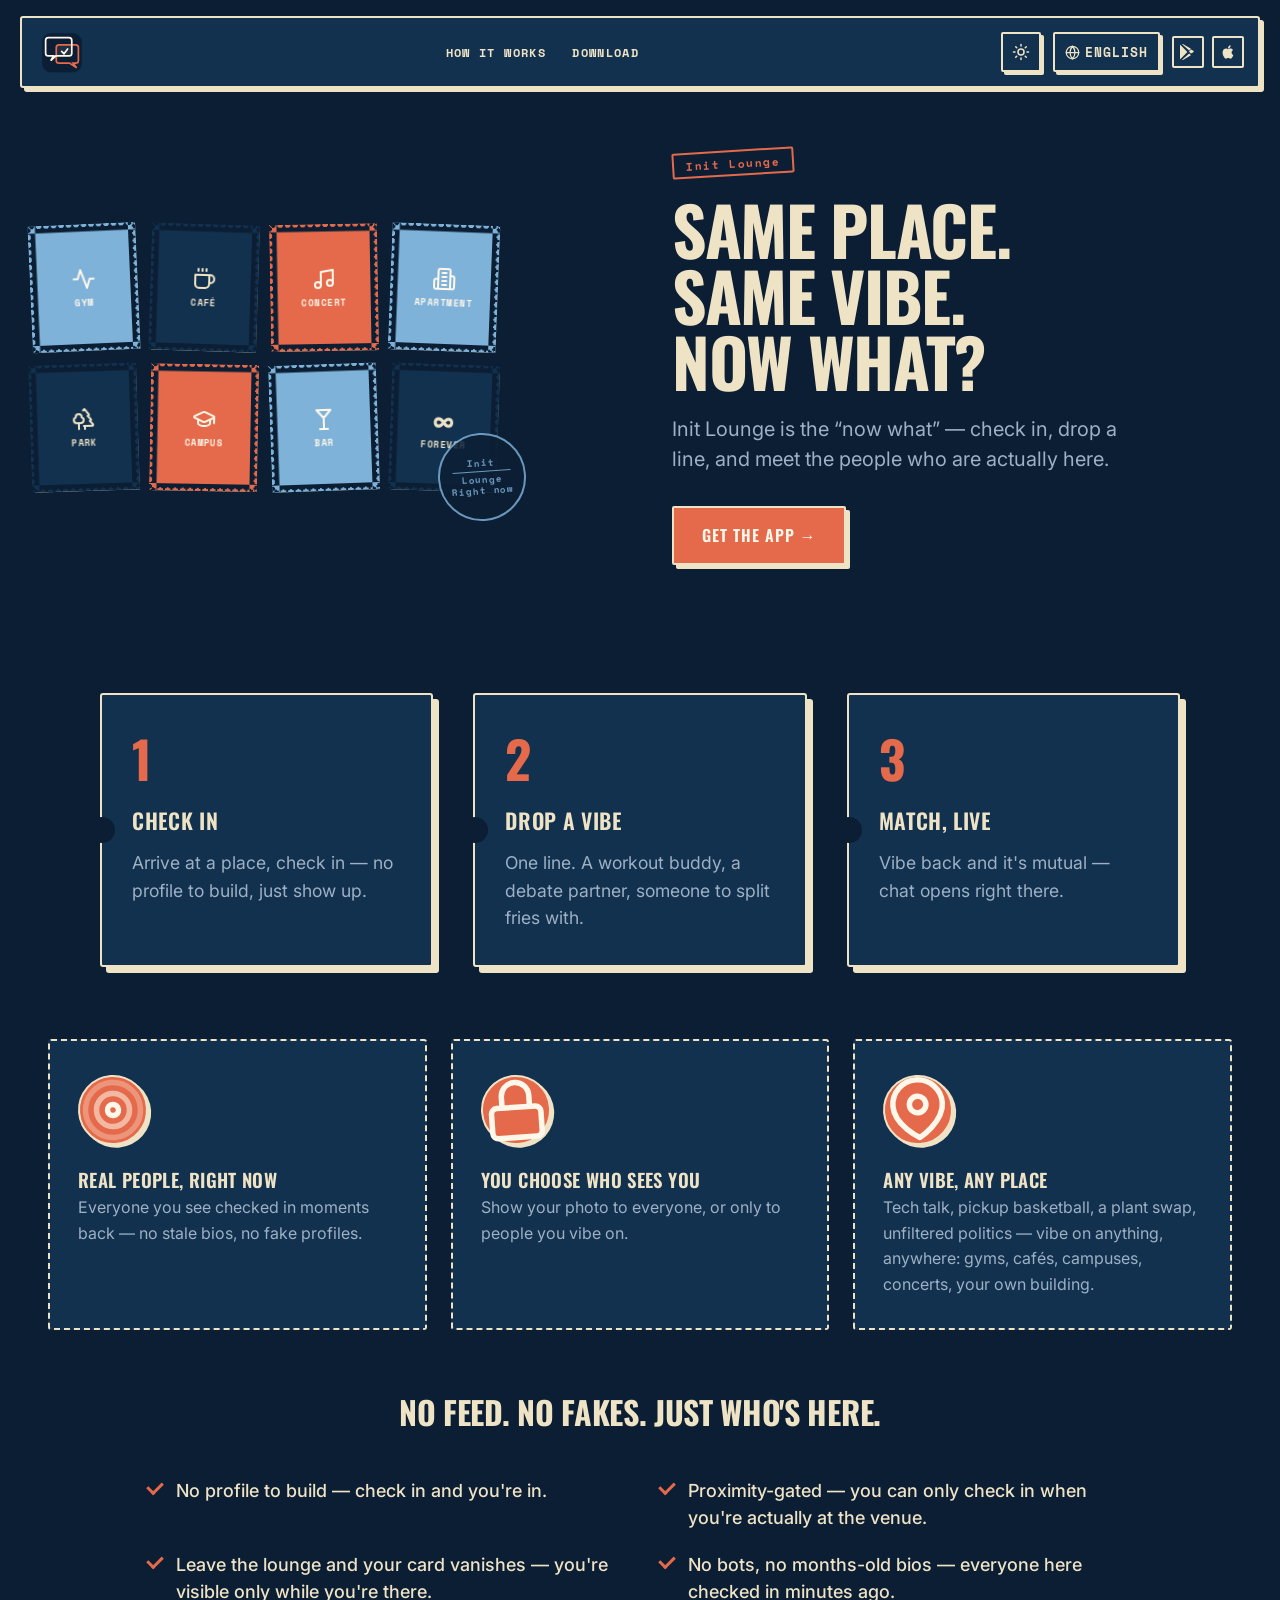
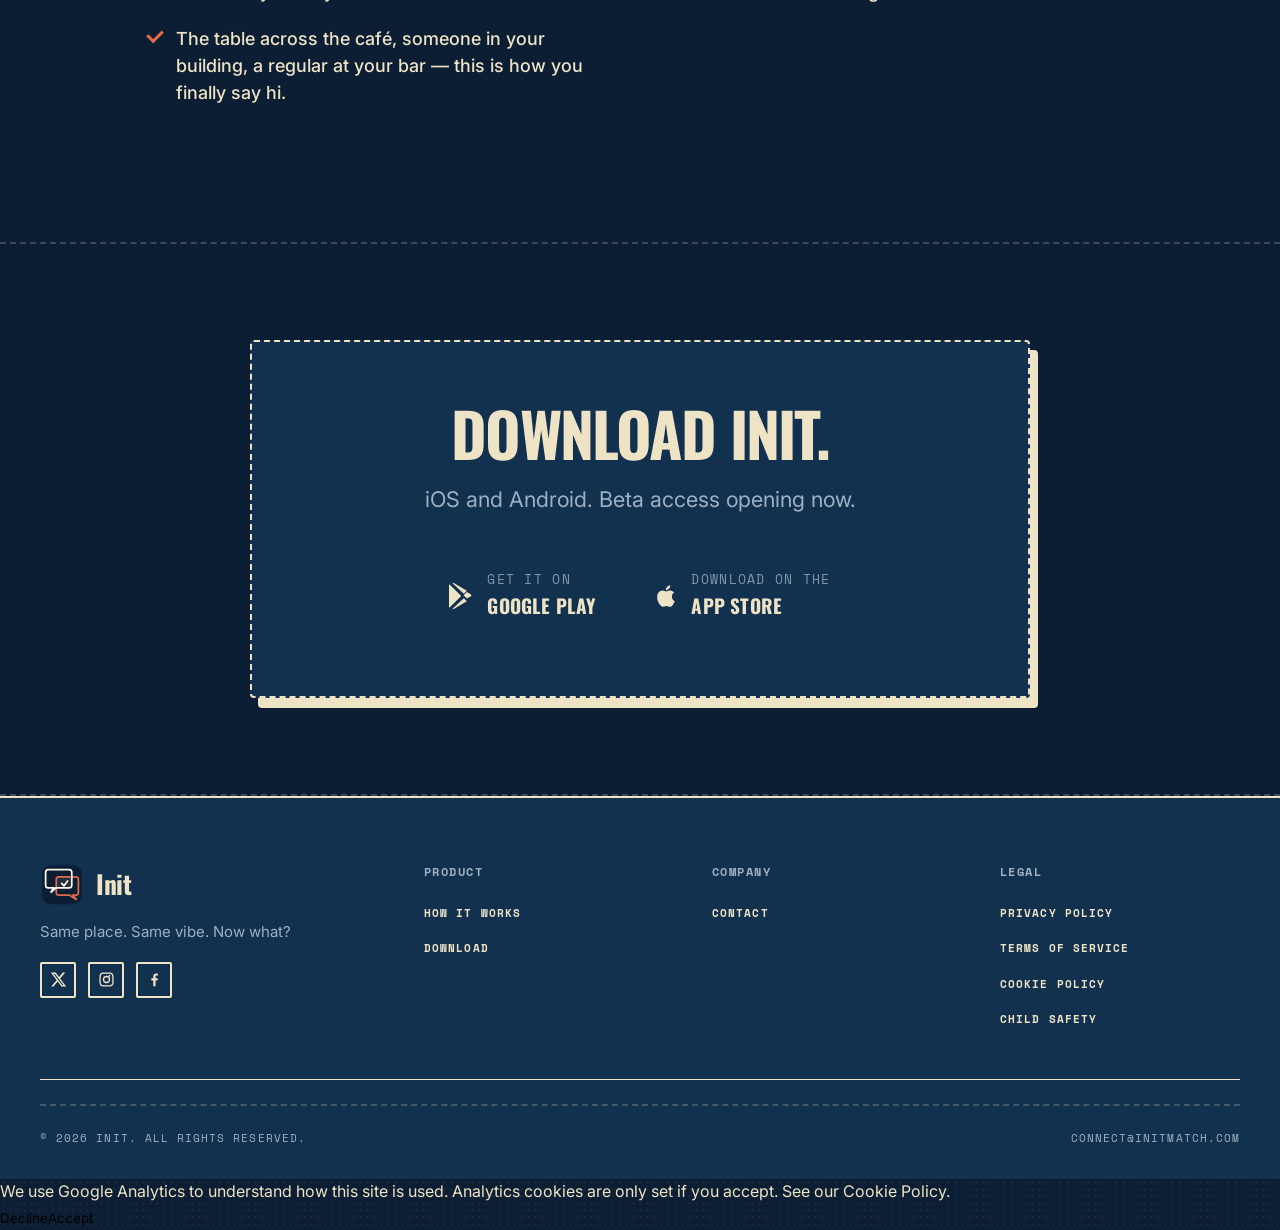
==== commit 0ce67538: "hero: stamp-sheet visual + bigger How-it-works / Download type - Hero: replace the 3-card overlappin" ====
--- a/index.html
+++ b/index.html
@@ -93,17 +93,39 @@
   <div class="landing-split reverse">
     <div class="showcase-stack">
       <div class="postmark-ring hero-postmark" aria-hidden="true"><span>Init</span><span class="bar"></span><span>Lounge</span><span>Right&nbsp;now</span></div>
-      <div class="showcase-card showcase-card--1">
-        <svg viewBox="0 0 24 24" fill="none" stroke="currentColor" stroke-width="2" stroke-linecap="round" stroke-linejoin="round"><path d="M22 12h-4l-3 9L9 3l-3 9H2"/></svg>
-        <span>Gym</span>
-      </div>
-      <div class="showcase-card showcase-card--2">
-        <svg viewBox="0 0 24 24" fill="none" stroke="currentColor" stroke-width="2" stroke-linecap="round" stroke-linejoin="round"><path d="M17 8h1a4 4 0 1 1 0 8h-1"/><path d="M3 8h14v9a4 4 0 0 1-4 4H7a4 4 0 0 1-4-4Z"/><line x1="6" y1="2" x2="6" y2="4"/><line x1="10" y1="2" x2="10" y2="4"/><line x1="14" y1="2" x2="14" y2="4"/></svg>
-        <span>Café</span>
-      </div>
-      <div class="showcase-card showcase-card--3">
-        <svg viewBox="0 0 24 24" fill="none" stroke="currentColor" stroke-width="2" stroke-linecap="round" stroke-linejoin="round"><path d="M9 18V5l12-2v13"/><circle cx="6" cy="18" r="3"/><circle cx="18" cy="16" r="3"/></svg>
-        <span>Concert</span>
+      <div class="stamp-sheet" aria-hidden="true">
+        <div class="stamp stamp--blue">
+          <svg viewBox="0 0 24 24" fill="none" stroke="currentColor" stroke-width="2" stroke-linecap="round" stroke-linejoin="round"><path d="M22 12h-4l-3 9L9 3l-3 9H2"/></svg>
+          <span>Gym</span>
+        </div>
+        <div class="stamp stamp--cream">
+          <svg viewBox="0 0 24 24" fill="none" stroke="currentColor" stroke-width="2" stroke-linecap="round" stroke-linejoin="round"><path d="M17 8h1a4 4 0 1 1 0 8h-1"/><path d="M3 8h14v9a4 4 0 0 1-4 4H7a4 4 0 0 1-4-4Z"/><line x1="6" y1="2" x2="6" y2="4"/><line x1="10" y1="2" x2="10" y2="4"/><line x1="14" y1="2" x2="14" y2="4"/></svg>
+          <span>Café</span>
+        </div>
+        <div class="stamp stamp--orange">
+          <svg viewBox="0 0 24 24" fill="none" stroke="currentColor" stroke-width="2" stroke-linecap="round" stroke-linejoin="round"><path d="M9 18V5l12-2v13"/><circle cx="6" cy="18" r="3"/><circle cx="18" cy="16" r="3"/></svg>
+          <span>Concert</span>
+        </div>
+        <div class="stamp stamp--blue">
+          <svg viewBox="0 0 24 24" fill="none" stroke="currentColor" stroke-width="2" stroke-linecap="round" stroke-linejoin="round"><path d="M6 22V4a2 2 0 0 1 2-2h8a2 2 0 0 1 2 2v18Z"/><path d="M6 12H4a2 2 0 0 0-2 2v6a2 2 0 0 0 2 2h2"/><path d="M18 9h2a2 2 0 0 1 2 2v9a2 2 0 0 1-2 2h-2"/><path d="M10 6h4M10 10h4M10 14h4M10 18h4"/></svg>
+          <span>Apartment</span>
+        </div>
+        <div class="stamp stamp--cream">
+          <svg viewBox="0 0 24 24" fill="none" stroke="currentColor" stroke-width="2" stroke-linecap="round" stroke-linejoin="round"><path d="M10 10v.2A3 3 0 0 1 8.9 16H5a3 3 0 0 1-1-5.8V10a3 3 0 0 1 6 0Z"/><path d="M7 16v6M13 19v3"/><path d="M12 19h8.3a1 1 0 0 0 .7-1.7L18 14h.3a1 1 0 0 0 .7-1.7L16 9h.2a1 1 0 0 0 .8-1.7L13 2l-1.4 1.5"/></svg>
+          <span>Park</span>
+        </div>
+        <div class="stamp stamp--orange">
+          <svg viewBox="0 0 24 24" fill="none" stroke="currentColor" stroke-width="2" stroke-linecap="round" stroke-linejoin="round"><path d="M21.42 10.922a1 1 0 0 0-.019-1.838L12.83 5.18a2 2 0 0 0-1.66 0L2.6 9.08a1 1 0 0 0 0 1.832l8.57 3.908a2 2 0 0 0 1.66 0z"/><path d="M22 10v6"/><path d="M6 12.5V16a6 3 0 0 0 12 0v-3.5"/></svg>
+          <span>Campus</span>
+        </div>
+        <div class="stamp stamp--blue">
+          <svg viewBox="0 0 24 24" fill="none" stroke="currentColor" stroke-width="2" stroke-linecap="round" stroke-linejoin="round"><path d="M8 22h8M12 11v11M19 3l-7 8-7-8Z"/></svg>
+          <span>Bar</span>
+        </div>
+        <div class="stamp stamp--cream stamp--denom">
+          <span class="inf">&#8734;</span>
+          <span>Forever</span>
+        </div>
       </div>
     </div>
     <div class="landing-text">
--- a/css/v2.css
+++ b/css/v2.css
@@ -331,22 +331,26 @@
 }
 .landing-text p.lead { color:var(--ink-soft); max-width:30ch; }
 
-/* showcase stack → fanned perforated stamps */
-.showcase-stack { position:relative; height:400px; max-width:460px; }
-.landing-lounge .showcase-card,
-.showcase-card {
-  --r:4px; --s:9px;
-  position:absolute;
-  width:212px; height:280px;
-  padding:22px;
+/* hero visual → a sheet of postage stamps (blue / cream / orange) */
+.showcase-stack { position:relative; width:100%; max-width:480px; }
+.stamp-sheet {
+  display:grid;
+  grid-template-columns:repeat(4,1fr);
+  gap:12px;
+  padding:6px;
+}
+.stamp {
+  --r:3.2px; --s:7.5px;
+  aspect-ratio:1 / 1.18;
   display:flex;
   flex-direction:column;
-  justify-content:space-between;
-  gap:10px;
-  border-radius:0 !important;
-  border:none !important;
-  background:var(--card);
-  filter:drop-shadow(4px 5px 0 var(--hard));
+  align-items:center;
+  justify-content:center;
+  gap:7px;
+  padding:8px 5px;
+  background:var(--card);
+  color:var(--ink);
+  filter:drop-shadow(3px 3px 0 var(--hard));
   -webkit-mask:
     radial-gradient(var(--r) at 50% 0,#0000 96%,#000) 0 0/var(--s) var(--s) repeat-x,
     radial-gradient(var(--r) at 50% 100%,#0000 96%,#000) 0 100%/var(--s) var(--s) repeat-x,
@@ -356,28 +360,34 @@
   -webkit-mask-composite:xor;
           mask-composite:exclude;
 }
-.showcase-card svg { width:40px; height:40px; align-self:center; margin:auto 0; color:var(--stamp); }
-.showcase-card span {
-  font-family:Oswald,sans-serif;
-  text-transform:uppercase;
-  font-weight:700;
-  font-size:1.3rem;
-  letter-spacing:.01em;
-  color:var(--ink);
-}
-.landing-lounge .showcase-card--1 { background:var(--card); color:var(--ink); }
-.landing-lounge .showcase-card--2 { background:var(--card); color:var(--ink); }
-.landing-lounge .showcase-card--3 { background:var(--stamp); }
-.landing-lounge .showcase-card--3 svg,
-.landing-lounge .showcase-card--3 span { color:var(--on-accent); }
-.showcase-card--1 { top:8px;  left:0;    transform:rotate(-7deg);   z-index:1; }
-.showcase-card--2 { top:32px; right:6px; transform:rotate(6deg);    z-index:1; align-items:flex-end; text-align:right; }
-.showcase-card--2 svg { align-self:flex-end; }
-.showcase-card--3 { top:100px; left:96px; transform:rotate(-1.5deg); z-index:2; }
+.stamp svg { width:24px; height:24px; }
+.stamp span {
+  font-family:'Space Mono',monospace;
+  text-transform:uppercase;
+  letter-spacing:.05em;
+  font-size:.58rem;
+  font-weight:700;
+  line-height:1.1;
+  text-align:center;
+}
+.stamp--cream  { background:var(--card);     color:var(--ink); }
+.stamp--blue   { background:var(--postmark); color:var(--on-accent); }
+.stamp--orange { background:var(--stamp);    color:var(--on-accent); }
+.stamp--denom .inf { font-family:Oswald,sans-serif; font-weight:700; font-size:1.9rem; line-height:.9; }
+
+.stamp:nth-child(1){transform:rotate(-2.5deg);}
+.stamp:nth-child(2){transform:rotate(1.8deg);}
+.stamp:nth-child(3){transform:rotate(-1deg);}
+.stamp:nth-child(4){transform:rotate(2.2deg);}
+.stamp:nth-child(5){transform:rotate(-1.8deg);}
+.stamp:nth-child(6){transform:rotate(1deg);}
+.stamp:nth-child(7){transform:rotate(-2deg);}
+.stamp:nth-child(8){transform:rotate(2deg);}
 
 /* hero cancellation ring */
-.hero-postmark { position:absolute; top:-14px; right:-6px; z-index:4; }
+.hero-postmark { position:absolute; bottom:-24px; right:-22px; z-index:4; }
 @media (max-width:900px){ .showcase-stack { margin:0 auto; } }
+@media (max-width:460px){ .stamp-sheet { grid-template-columns:repeat(3,1fr); } }
 
 /* ═══════════════════════════════════════════════════════════════
    How it works — ticket-stub steps
@@ -391,21 +401,20 @@
   border:2px solid var(--ink);
   border-radius:3px;
   box-shadow:6px 6px 0 var(--hard);
-  padding:34px 26px 30px;
+  padding:38px 30px 34px;
   text-align:left;
 }
-.step::before, .step::after {
+/* one concave "caved-in" notch, left edge only — a bite out of the stub */
+.step::before {
   content:"";
   position:absolute;
   top:50%;
-  width:20px; height:20px;
-  margin-top:-10px;
+  left:-13px;
+  width:26px; height:26px;
+  margin-top:-13px;
   background:var(--paper);
-  border:2px solid var(--ink);
   border-radius:999px;
 }
-.step::before { left:-11px; }
-.step::after  { right:-11px; }
 
 .step-num {
   width:auto; height:auto;
@@ -414,7 +423,7 @@
   background:none;
   font-family:Oswald,sans-serif;
   font-weight:700;
-  font-size:2.4rem;
+  font-size:3.2rem;
   line-height:1;
   color:var(--stamp);
 }
@@ -423,10 +432,11 @@
   text-transform:uppercase;
   font-weight:600;
   letter-spacing:.03em;
-  color:var(--ink);
-  margin:12px 0 10px;
-}
-.step p { color:var(--ink-soft); font-size:.98rem; }
+  font-size:1.35rem;
+  color:var(--ink);
+  margin:14px 0 12px;
+}
+.step p { color:var(--ink-soft); font-size:1.1rem; line-height:1.55; }
 
 /* ═══════════════════════════════════════════════════════════════
    USP cards — dashed franking cards + stamp medallions
@@ -489,16 +499,19 @@
   border-radius:4px;
   background:var(--card);
   box-shadow:8px 10px 0 var(--hard);
-  padding:48px 44px;
-  max-width:720px;
+  padding:60px 52px;
+  max-width:780px;
   margin-inline:auto;
 }
 .download h2 {
   font-family:Oswald,sans-serif;
   text-transform:uppercase;
-  color:var(--ink);
-}
-.download p { color:var(--ink-soft); }
+  font-size:clamp(2.6rem,5vw,3.8rem);
+  line-height:1.02;
+  color:var(--ink);
+  margin-bottom:18px;
+}
+.download p { color:var(--ink-soft); font-size:1.35rem; margin-bottom:40px; }
 
 .store-btn {
   --r:4px; --s:9px;
@@ -523,12 +536,14 @@
   font-family:'Space Mono',monospace;
   text-transform:uppercase;
   letter-spacing:.1em;
+  font-size:.8rem;
   color:var(--ink-soft);
 }
 .store-btn-text strong {
   font-family:Oswald,sans-serif;
   text-transform:uppercase;
   letter-spacing:.01em;
+  font-size:1.2rem;
   color:var(--ink);
 }
 
@@ -642,7 +657,6 @@
 .landing-text h1 { margin-bottom:20px; }
 .landing-text p.lead { font-size:1.25rem; line-height:1.5; max-width:460px; margin-bottom:32px; }
 
-.showcase-card { justify-content:center; gap:16px; }
 
 .steps-band { padding:56px 24px; }
 .steps {
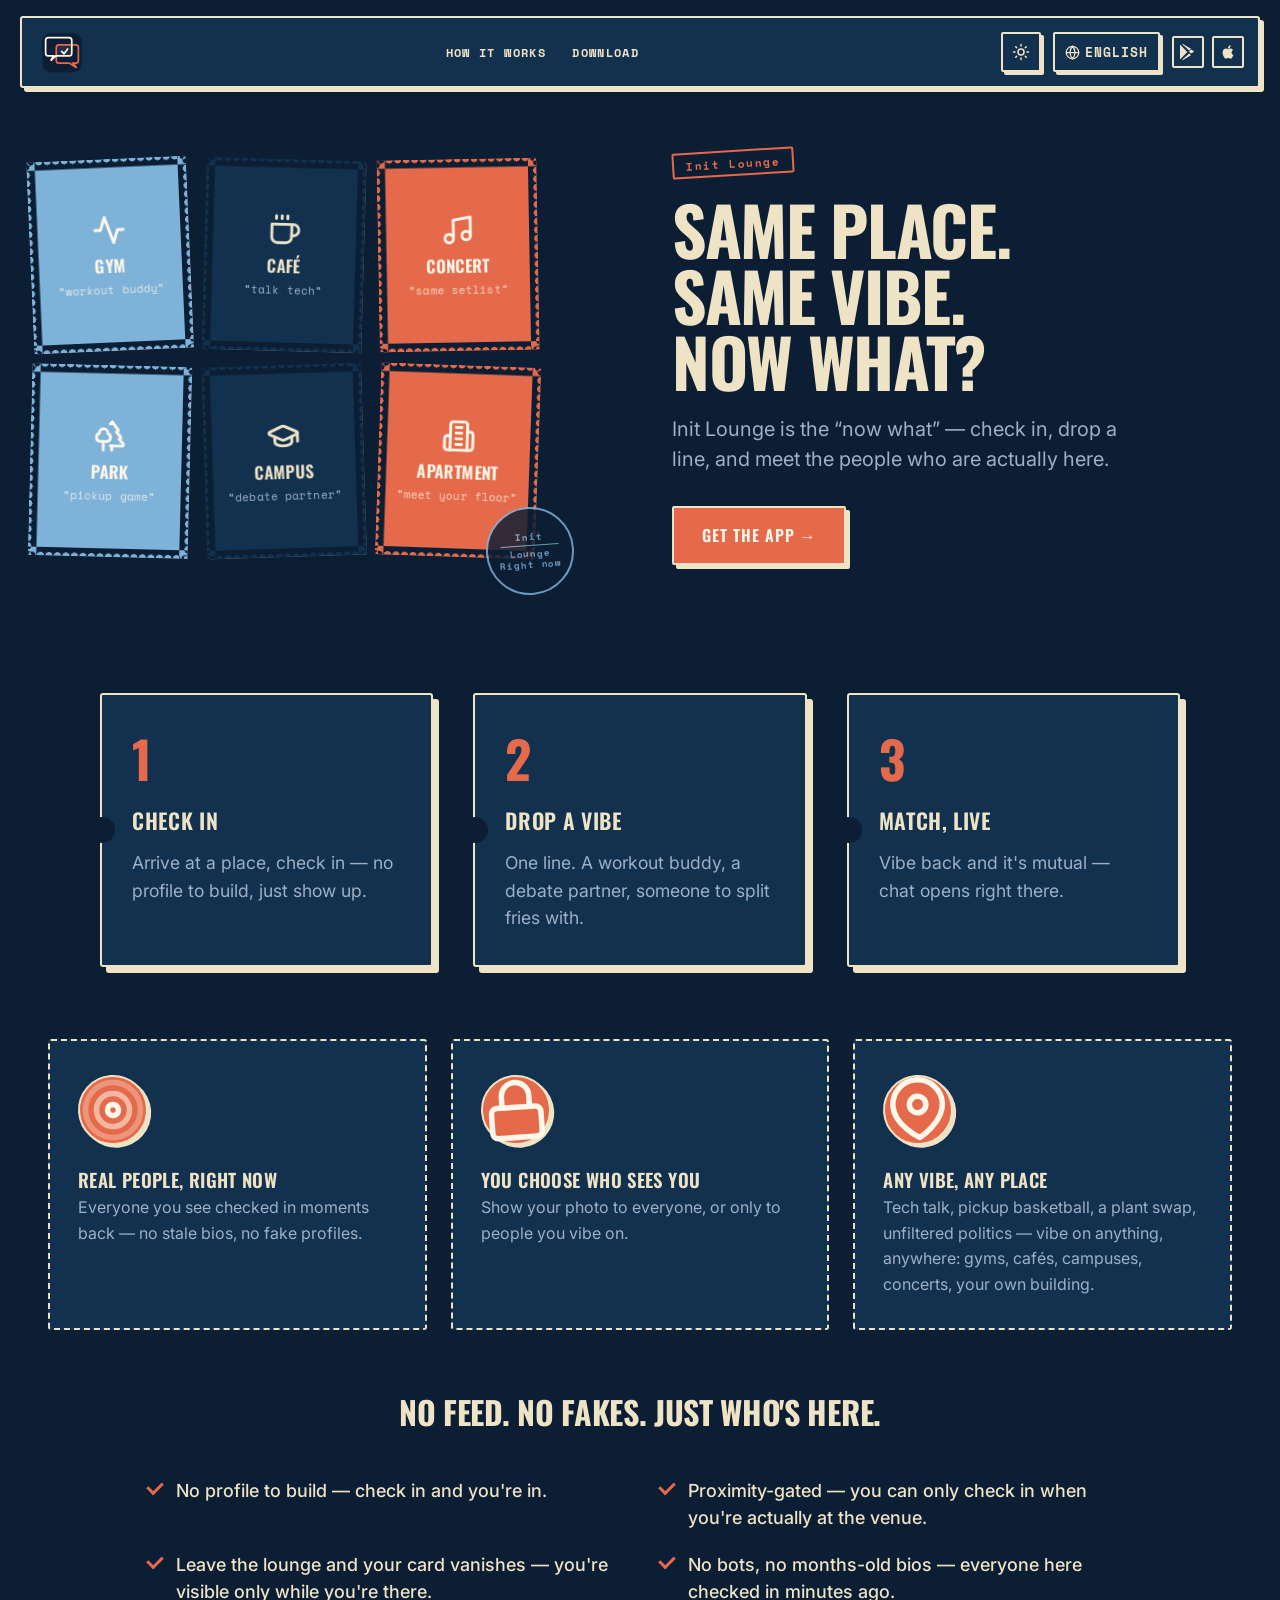
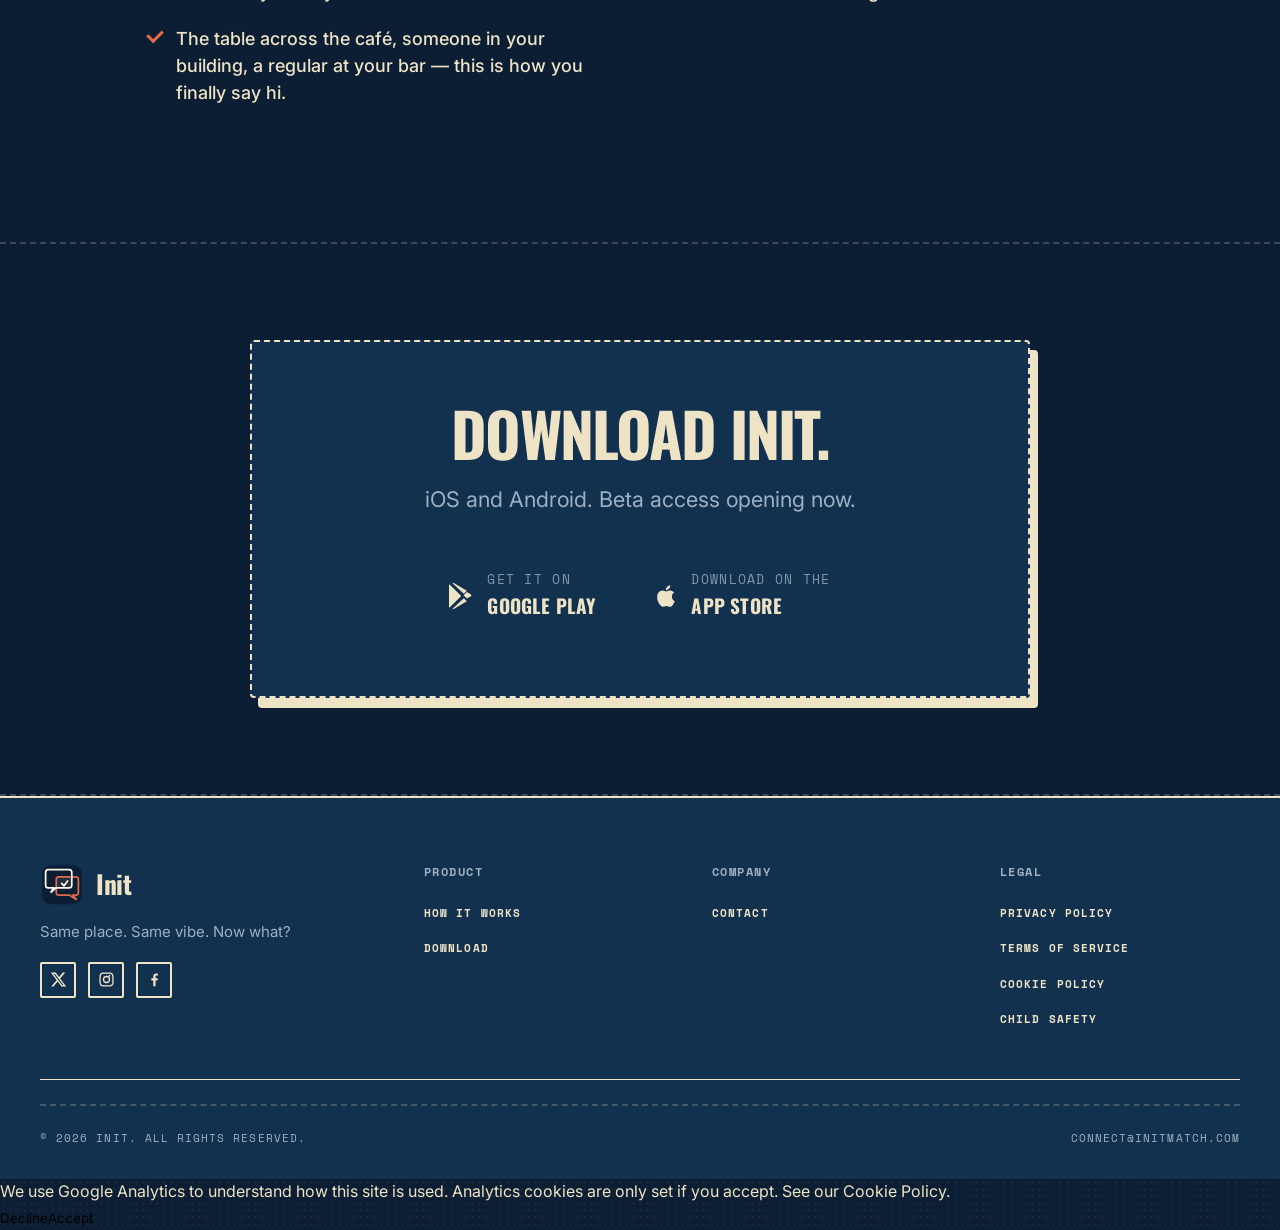
==== commit a8bc27b8: "hero: bigger stamps (3x2) with a one-line vibe hint on each - 8 cells -> 6 venue stamps in a 3x2 gri" ====
--- a/index.html
+++ b/index.html
@@ -96,35 +96,33 @@
       <div class="stamp-sheet" aria-hidden="true">
         <div class="stamp stamp--blue">
           <svg viewBox="0 0 24 24" fill="none" stroke="currentColor" stroke-width="2" stroke-linecap="round" stroke-linejoin="round"><path d="M22 12h-4l-3 9L9 3l-3 9H2"/></svg>
-          <span>Gym</span>
+          <span class="stamp-label">Gym</span>
+          <span class="stamp-hint">&ldquo;workout buddy&rdquo;</span>
         </div>
         <div class="stamp stamp--cream">
           <svg viewBox="0 0 24 24" fill="none" stroke="currentColor" stroke-width="2" stroke-linecap="round" stroke-linejoin="round"><path d="M17 8h1a4 4 0 1 1 0 8h-1"/><path d="M3 8h14v9a4 4 0 0 1-4 4H7a4 4 0 0 1-4-4Z"/><line x1="6" y1="2" x2="6" y2="4"/><line x1="10" y1="2" x2="10" y2="4"/><line x1="14" y1="2" x2="14" y2="4"/></svg>
-          <span>Café</span>
+          <span class="stamp-label">Café</span>
+          <span class="stamp-hint">&ldquo;talk tech&rdquo;</span>
         </div>
         <div class="stamp stamp--orange">
           <svg viewBox="0 0 24 24" fill="none" stroke="currentColor" stroke-width="2" stroke-linecap="round" stroke-linejoin="round"><path d="M9 18V5l12-2v13"/><circle cx="6" cy="18" r="3"/><circle cx="18" cy="16" r="3"/></svg>
-          <span>Concert</span>
+          <span class="stamp-label">Concert</span>
+          <span class="stamp-hint">&ldquo;same setlist&rdquo;</span>
         </div>
         <div class="stamp stamp--blue">
+          <svg viewBox="0 0 24 24" fill="none" stroke="currentColor" stroke-width="2" stroke-linecap="round" stroke-linejoin="round"><path d="M10 10v.2A3 3 0 0 1 8.9 16H5a3 3 0 0 1-1-5.8V10a3 3 0 0 1 6 0Z"/><path d="M7 16v6M13 19v3"/><path d="M12 19h8.3a1 1 0 0 0 .7-1.7L18 14h.3a1 1 0 0 0 .7-1.7L16 9h.2a1 1 0 0 0 .8-1.7L13 2l-1.4 1.5"/></svg>
+          <span class="stamp-label">Park</span>
+          <span class="stamp-hint">&ldquo;pickup game&rdquo;</span>
+        </div>
+        <div class="stamp stamp--cream">
+          <svg viewBox="0 0 24 24" fill="none" stroke="currentColor" stroke-width="2" stroke-linecap="round" stroke-linejoin="round"><path d="M21.42 10.922a1 1 0 0 0-.019-1.838L12.83 5.18a2 2 0 0 0-1.66 0L2.6 9.08a1 1 0 0 0 0 1.832l8.57 3.908a2 2 0 0 0 1.66 0z"/><path d="M22 10v6"/><path d="M6 12.5V16a6 3 0 0 0 12 0v-3.5"/></svg>
+          <span class="stamp-label">Campus</span>
+          <span class="stamp-hint">&ldquo;debate partner&rdquo;</span>
+        </div>
+        <div class="stamp stamp--orange">
           <svg viewBox="0 0 24 24" fill="none" stroke="currentColor" stroke-width="2" stroke-linecap="round" stroke-linejoin="round"><path d="M6 22V4a2 2 0 0 1 2-2h8a2 2 0 0 1 2 2v18Z"/><path d="M6 12H4a2 2 0 0 0-2 2v6a2 2 0 0 0 2 2h2"/><path d="M18 9h2a2 2 0 0 1 2 2v9a2 2 0 0 1-2 2h-2"/><path d="M10 6h4M10 10h4M10 14h4M10 18h4"/></svg>
-          <span>Apartment</span>
-        </div>
-        <div class="stamp stamp--cream">
-          <svg viewBox="0 0 24 24" fill="none" stroke="currentColor" stroke-width="2" stroke-linecap="round" stroke-linejoin="round"><path d="M10 10v.2A3 3 0 0 1 8.9 16H5a3 3 0 0 1-1-5.8V10a3 3 0 0 1 6 0Z"/><path d="M7 16v6M13 19v3"/><path d="M12 19h8.3a1 1 0 0 0 .7-1.7L18 14h.3a1 1 0 0 0 .7-1.7L16 9h.2a1 1 0 0 0 .8-1.7L13 2l-1.4 1.5"/></svg>
-          <span>Park</span>
-        </div>
-        <div class="stamp stamp--orange">
-          <svg viewBox="0 0 24 24" fill="none" stroke="currentColor" stroke-width="2" stroke-linecap="round" stroke-linejoin="round"><path d="M21.42 10.922a1 1 0 0 0-.019-1.838L12.83 5.18a2 2 0 0 0-1.66 0L2.6 9.08a1 1 0 0 0 0 1.832l8.57 3.908a2 2 0 0 0 1.66 0z"/><path d="M22 10v6"/><path d="M6 12.5V16a6 3 0 0 0 12 0v-3.5"/></svg>
-          <span>Campus</span>
-        </div>
-        <div class="stamp stamp--blue">
-          <svg viewBox="0 0 24 24" fill="none" stroke="currentColor" stroke-width="2" stroke-linecap="round" stroke-linejoin="round"><path d="M8 22h8M12 11v11M19 3l-7 8-7-8Z"/></svg>
-          <span>Bar</span>
-        </div>
-        <div class="stamp stamp--cream stamp--denom">
-          <span class="inf">&#8734;</span>
-          <span>Forever</span>
+          <span class="stamp-label">Apartment</span>
+          <span class="stamp-hint">&ldquo;meet your floor&rdquo;</span>
         </div>
       </div>
     </div>
--- a/css/v2.css
+++ b/css/v2.css
@@ -331,26 +331,27 @@
 }
 .landing-text p.lead { color:var(--ink-soft); max-width:30ch; }
 
-/* hero visual → a sheet of postage stamps (blue / cream / orange) */
-.showcase-stack { position:relative; width:100%; max-width:480px; }
+/* hero visual → a sheet of postage stamps (blue / cream / orange).
+   6 venue stamps, 3x2, each with an icon + venue + a one-line vibe hint. */
+.showcase-stack { position:relative; width:100%; max-width:520px; }
 .stamp-sheet {
   display:grid;
-  grid-template-columns:repeat(4,1fr);
-  gap:12px;
+  grid-template-columns:repeat(3,1fr);
+  gap:14px;
   padding:6px;
 }
 .stamp {
-  --r:3.2px; --s:7.5px;
-  aspect-ratio:1 / 1.18;
+  --r:3.6px; --s:8.5px;
+  aspect-ratio:1 / 1.2;
   display:flex;
   flex-direction:column;
   align-items:center;
   justify-content:center;
-  gap:7px;
-  padding:8px 5px;
-  background:var(--card);
-  color:var(--ink);
-  filter:drop-shadow(3px 3px 0 var(--hard));
+  gap:9px;
+  padding:14px 8px;
+  background:var(--card);
+  color:var(--ink);
+  filter:drop-shadow(4px 4px 0 var(--hard));
   -webkit-mask:
     radial-gradient(var(--r) at 50% 0,#0000 96%,#000) 0 0/var(--s) var(--s) repeat-x,
     radial-gradient(var(--r) at 50% 100%,#0000 96%,#000) 0 100%/var(--s) var(--s) repeat-x,
@@ -360,34 +361,41 @@
   -webkit-mask-composite:xor;
           mask-composite:exclude;
 }
-.stamp svg { width:24px; height:24px; }
-.stamp span {
-  font-family:'Space Mono',monospace;
-  text-transform:uppercase;
-  letter-spacing:.05em;
-  font-size:.58rem;
-  font-weight:700;
-  line-height:1.1;
+.stamp svg { width:34px; height:34px; margin-bottom:2px; }
+.stamp-label {
+  font-family:Oswald,sans-serif;
+  text-transform:uppercase;
+  letter-spacing:.02em;
+  font-size:1.05rem;
+  font-weight:600;
+  line-height:1;
+  text-align:center;
+}
+.stamp-hint {
+  font-family:'Space Mono',monospace;
+  font-size:.68rem;
+  letter-spacing:.01em;
+  line-height:1.15;
   text-align:center;
 }
 .stamp--cream  { background:var(--card);     color:var(--ink); }
 .stamp--blue   { background:var(--postmark); color:var(--on-accent); }
 .stamp--orange { background:var(--stamp);    color:var(--on-accent); }
-.stamp--denom .inf { font-family:Oswald,sans-serif; font-weight:700; font-size:1.9rem; line-height:.9; }
+.stamp--cream .stamp-hint { color:var(--ink-soft); }
+.stamp--blue  .stamp-hint,
+.stamp--orange .stamp-hint { color:color-mix(in srgb, var(--on-accent) 76%, transparent); }
 
 .stamp:nth-child(1){transform:rotate(-2.5deg);}
-.stamp:nth-child(2){transform:rotate(1.8deg);}
+.stamp:nth-child(2){transform:rotate(1.6deg);}
 .stamp:nth-child(3){transform:rotate(-1deg);}
-.stamp:nth-child(4){transform:rotate(2.2deg);}
+.stamp:nth-child(4){transform:rotate(1.4deg);}
 .stamp:nth-child(5){transform:rotate(-1.8deg);}
-.stamp:nth-child(6){transform:rotate(1deg);}
-.stamp:nth-child(7){transform:rotate(-2deg);}
-.stamp:nth-child(8){transform:rotate(2deg);}
+.stamp:nth-child(6){transform:rotate(2deg);}
 
 /* hero cancellation ring */
-.hero-postmark { position:absolute; bottom:-24px; right:-22px; z-index:4; }
+.hero-postmark { position:absolute; bottom:-32px; right:-30px; z-index:4; }
 @media (max-width:900px){ .showcase-stack { margin:0 auto; } }
-@media (max-width:460px){ .stamp-sheet { grid-template-columns:repeat(3,1fr); } }
+@media (max-width:420px){ .stamp-sheet { grid-template-columns:repeat(2,1fr); } }
 
 /* ═══════════════════════════════════════════════════════════════
    How it works — ticket-stub steps
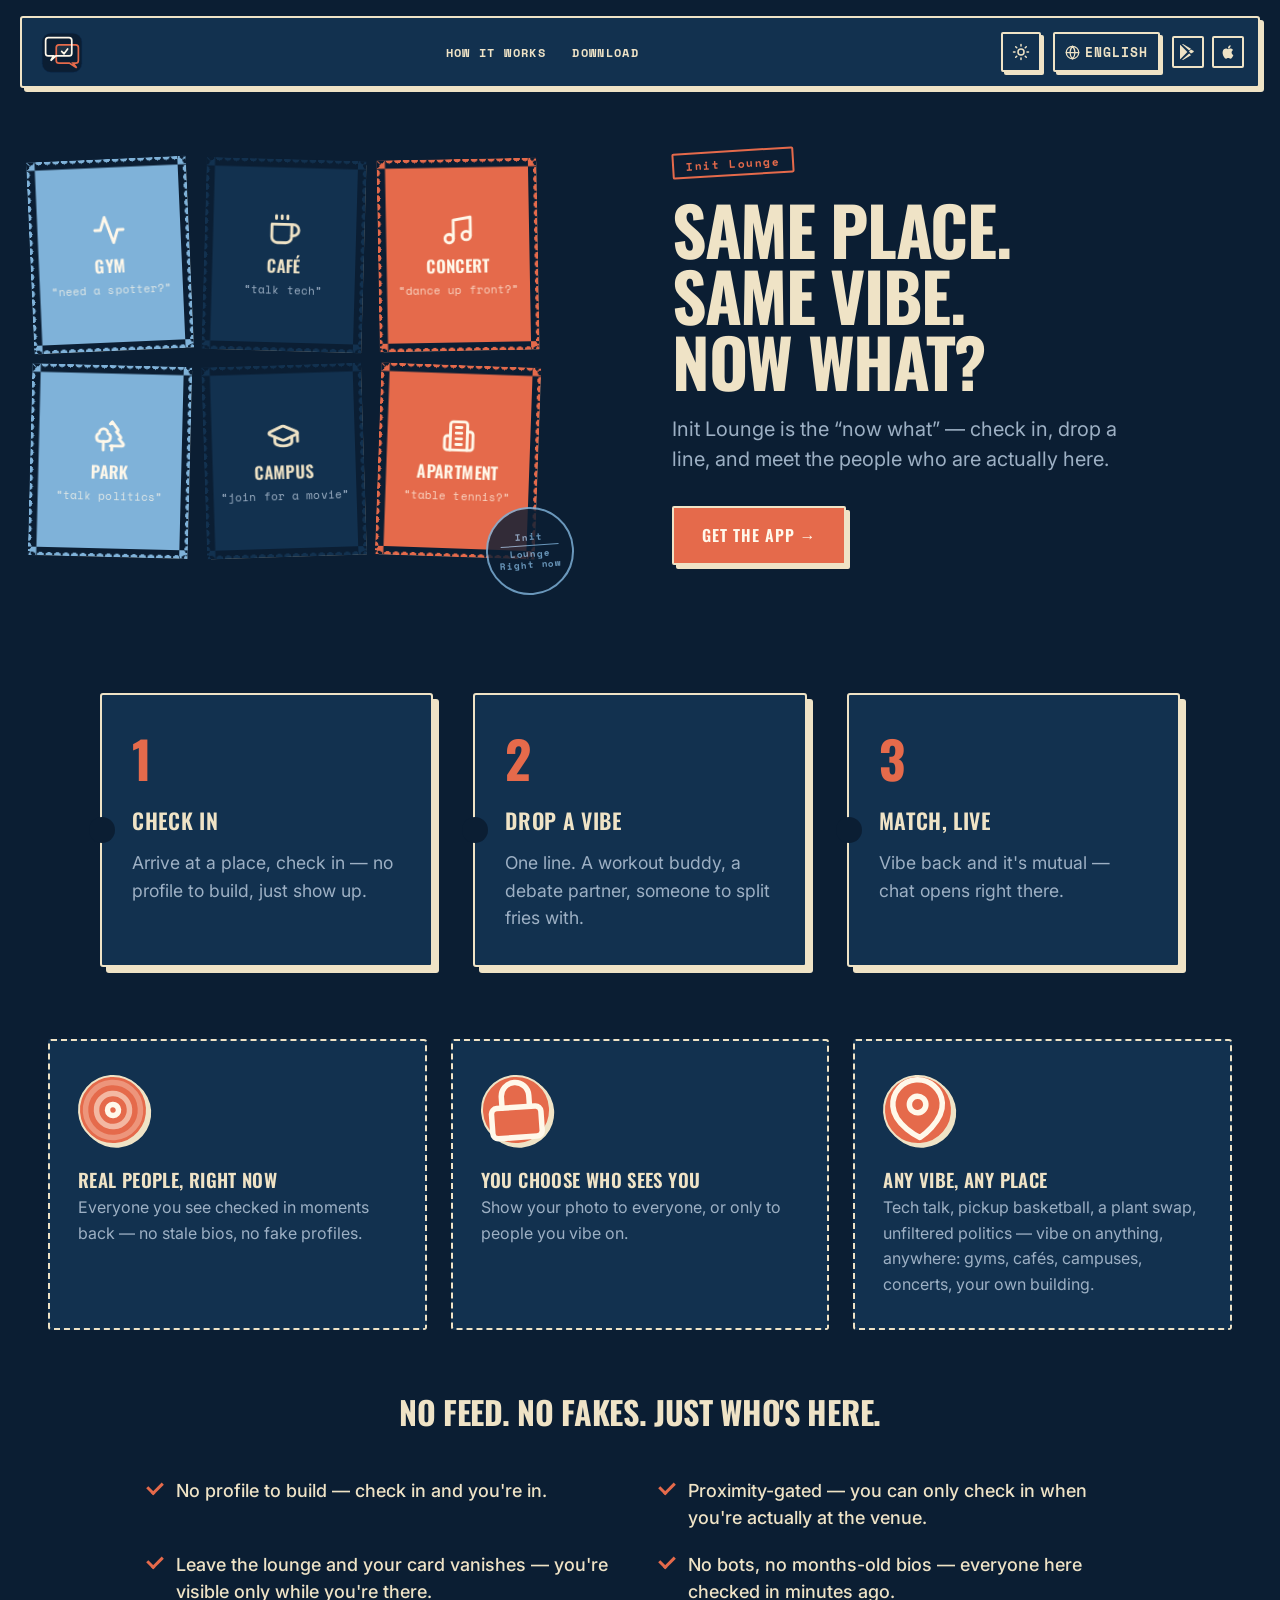
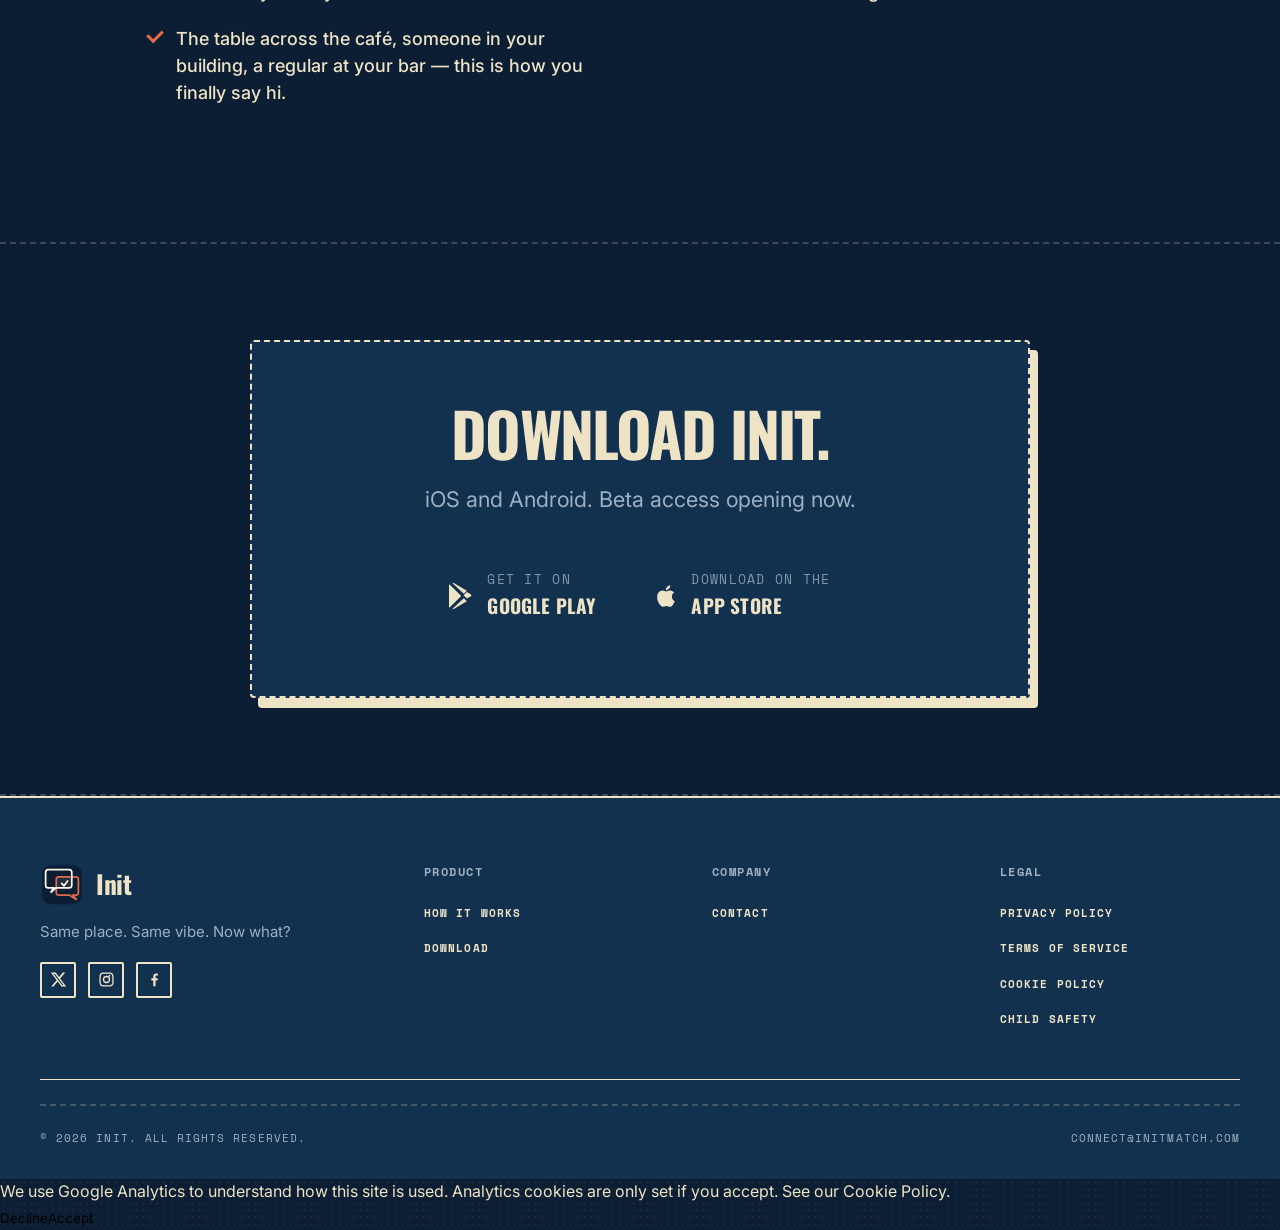
==== commit b57c187e: "hero: reword the stamp vibe hints Gym "need a spotter?" · Café "talk tech" · Concert "dance up front" ====
--- a/index.html
+++ b/index.html
@@ -97,7 +97,7 @@
         <div class="stamp stamp--blue">
           <svg viewBox="0 0 24 24" fill="none" stroke="currentColor" stroke-width="2" stroke-linecap="round" stroke-linejoin="round"><path d="M22 12h-4l-3 9L9 3l-3 9H2"/></svg>
           <span class="stamp-label">Gym</span>
-          <span class="stamp-hint">&ldquo;workout buddy&rdquo;</span>
+          <span class="stamp-hint">&ldquo;need a spotter?&rdquo;</span>
         </div>
         <div class="stamp stamp--cream">
           <svg viewBox="0 0 24 24" fill="none" stroke="currentColor" stroke-width="2" stroke-linecap="round" stroke-linejoin="round"><path d="M17 8h1a4 4 0 1 1 0 8h-1"/><path d="M3 8h14v9a4 4 0 0 1-4 4H7a4 4 0 0 1-4-4Z"/><line x1="6" y1="2" x2="6" y2="4"/><line x1="10" y1="2" x2="10" y2="4"/><line x1="14" y1="2" x2="14" y2="4"/></svg>
@@ -107,22 +107,22 @@
         <div class="stamp stamp--orange">
           <svg viewBox="0 0 24 24" fill="none" stroke="currentColor" stroke-width="2" stroke-linecap="round" stroke-linejoin="round"><path d="M9 18V5l12-2v13"/><circle cx="6" cy="18" r="3"/><circle cx="18" cy="16" r="3"/></svg>
           <span class="stamp-label">Concert</span>
-          <span class="stamp-hint">&ldquo;same setlist&rdquo;</span>
+          <span class="stamp-hint">&ldquo;dance up front?&rdquo;</span>
         </div>
         <div class="stamp stamp--blue">
           <svg viewBox="0 0 24 24" fill="none" stroke="currentColor" stroke-width="2" stroke-linecap="round" stroke-linejoin="round"><path d="M10 10v.2A3 3 0 0 1 8.9 16H5a3 3 0 0 1-1-5.8V10a3 3 0 0 1 6 0Z"/><path d="M7 16v6M13 19v3"/><path d="M12 19h8.3a1 1 0 0 0 .7-1.7L18 14h.3a1 1 0 0 0 .7-1.7L16 9h.2a1 1 0 0 0 .8-1.7L13 2l-1.4 1.5"/></svg>
           <span class="stamp-label">Park</span>
-          <span class="stamp-hint">&ldquo;pickup game&rdquo;</span>
+          <span class="stamp-hint">&ldquo;talk politics&rdquo;</span>
         </div>
         <div class="stamp stamp--cream">
           <svg viewBox="0 0 24 24" fill="none" stroke="currentColor" stroke-width="2" stroke-linecap="round" stroke-linejoin="round"><path d="M21.42 10.922a1 1 0 0 0-.019-1.838L12.83 5.18a2 2 0 0 0-1.66 0L2.6 9.08a1 1 0 0 0 0 1.832l8.57 3.908a2 2 0 0 0 1.66 0z"/><path d="M22 10v6"/><path d="M6 12.5V16a6 3 0 0 0 12 0v-3.5"/></svg>
           <span class="stamp-label">Campus</span>
-          <span class="stamp-hint">&ldquo;debate partner&rdquo;</span>
+          <span class="stamp-hint">&ldquo;join for a movie&rdquo;</span>
         </div>
         <div class="stamp stamp--orange">
           <svg viewBox="0 0 24 24" fill="none" stroke="currentColor" stroke-width="2" stroke-linecap="round" stroke-linejoin="round"><path d="M6 22V4a2 2 0 0 1 2-2h8a2 2 0 0 1 2 2v18Z"/><path d="M6 12H4a2 2 0 0 0-2 2v6a2 2 0 0 0 2 2h2"/><path d="M18 9h2a2 2 0 0 1 2 2v9a2 2 0 0 1-2 2h-2"/><path d="M10 6h4M10 10h4M10 14h4M10 18h4"/></svg>
           <span class="stamp-label">Apartment</span>
-          <span class="stamp-hint">&ldquo;meet your floor&rdquo;</span>
+          <span class="stamp-hint">&ldquo;table tennis?&rdquo;</span>
         </div>
       </div>
     </div>
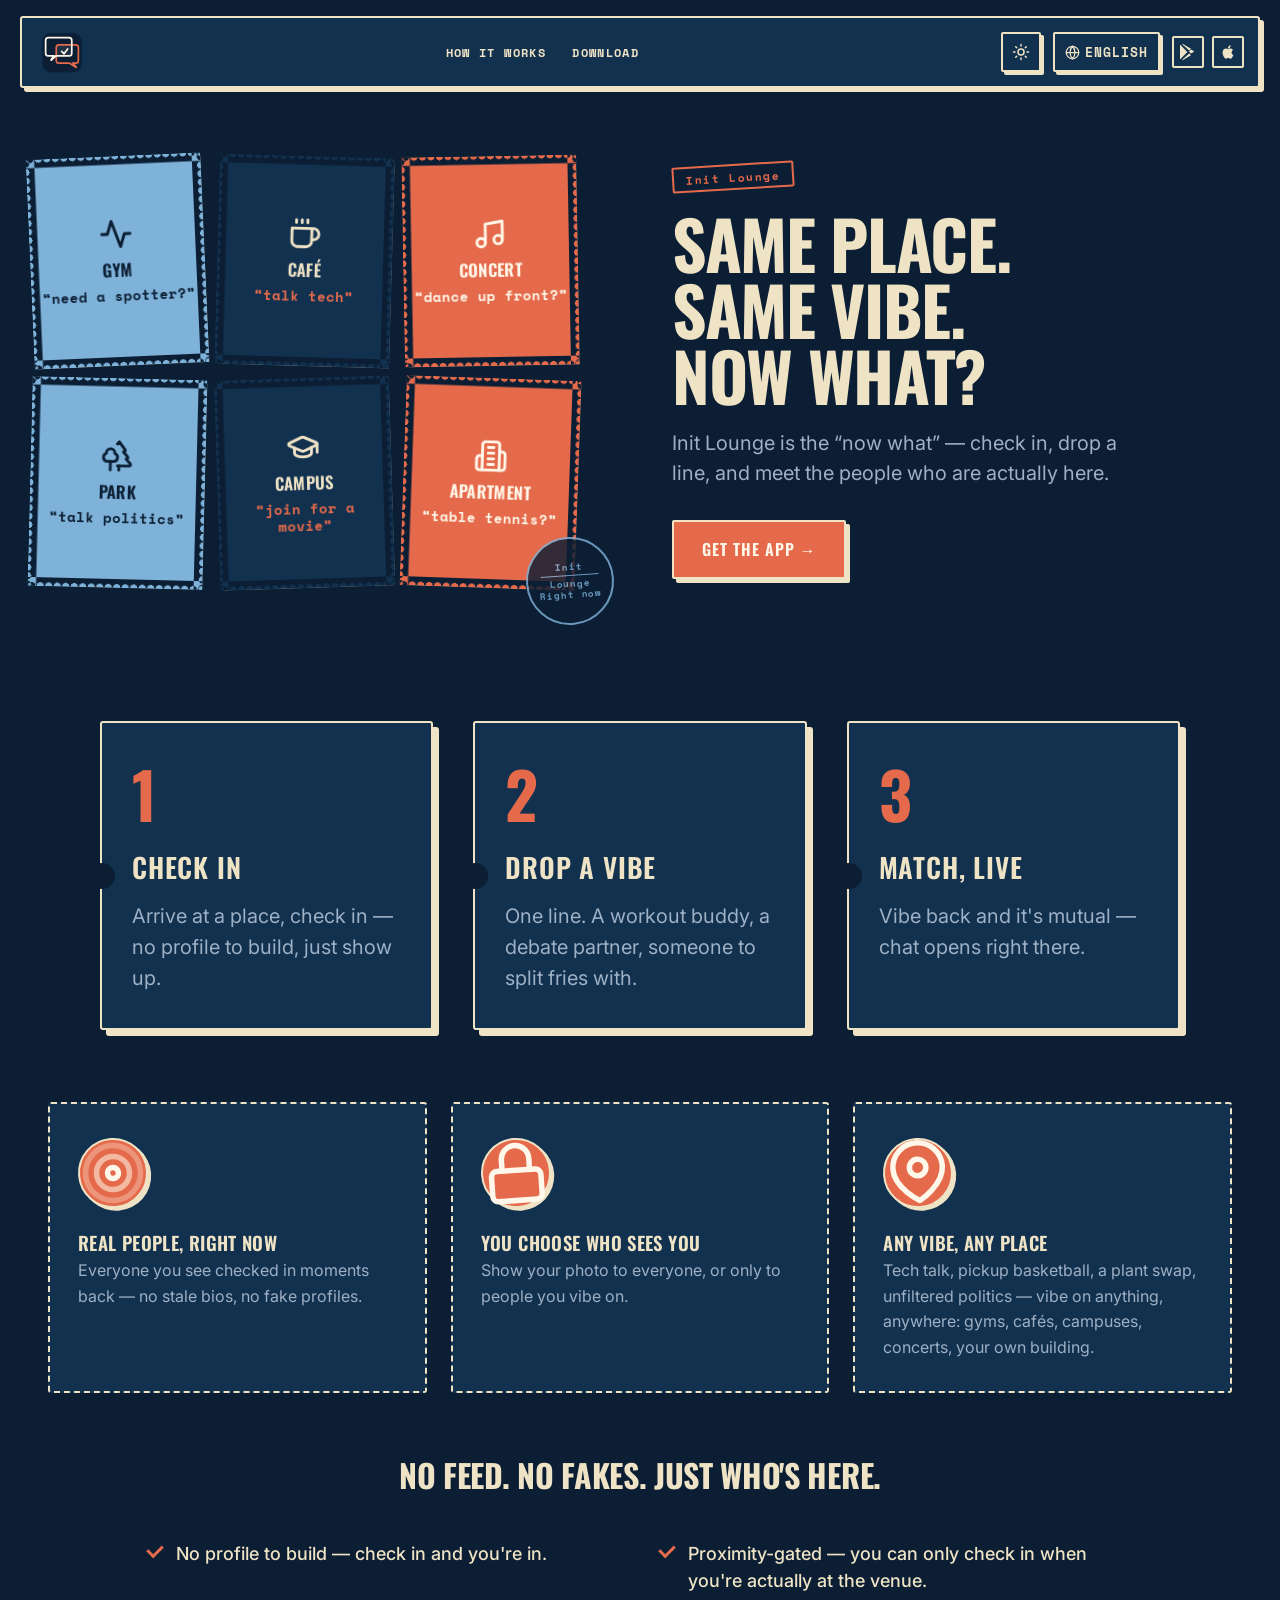
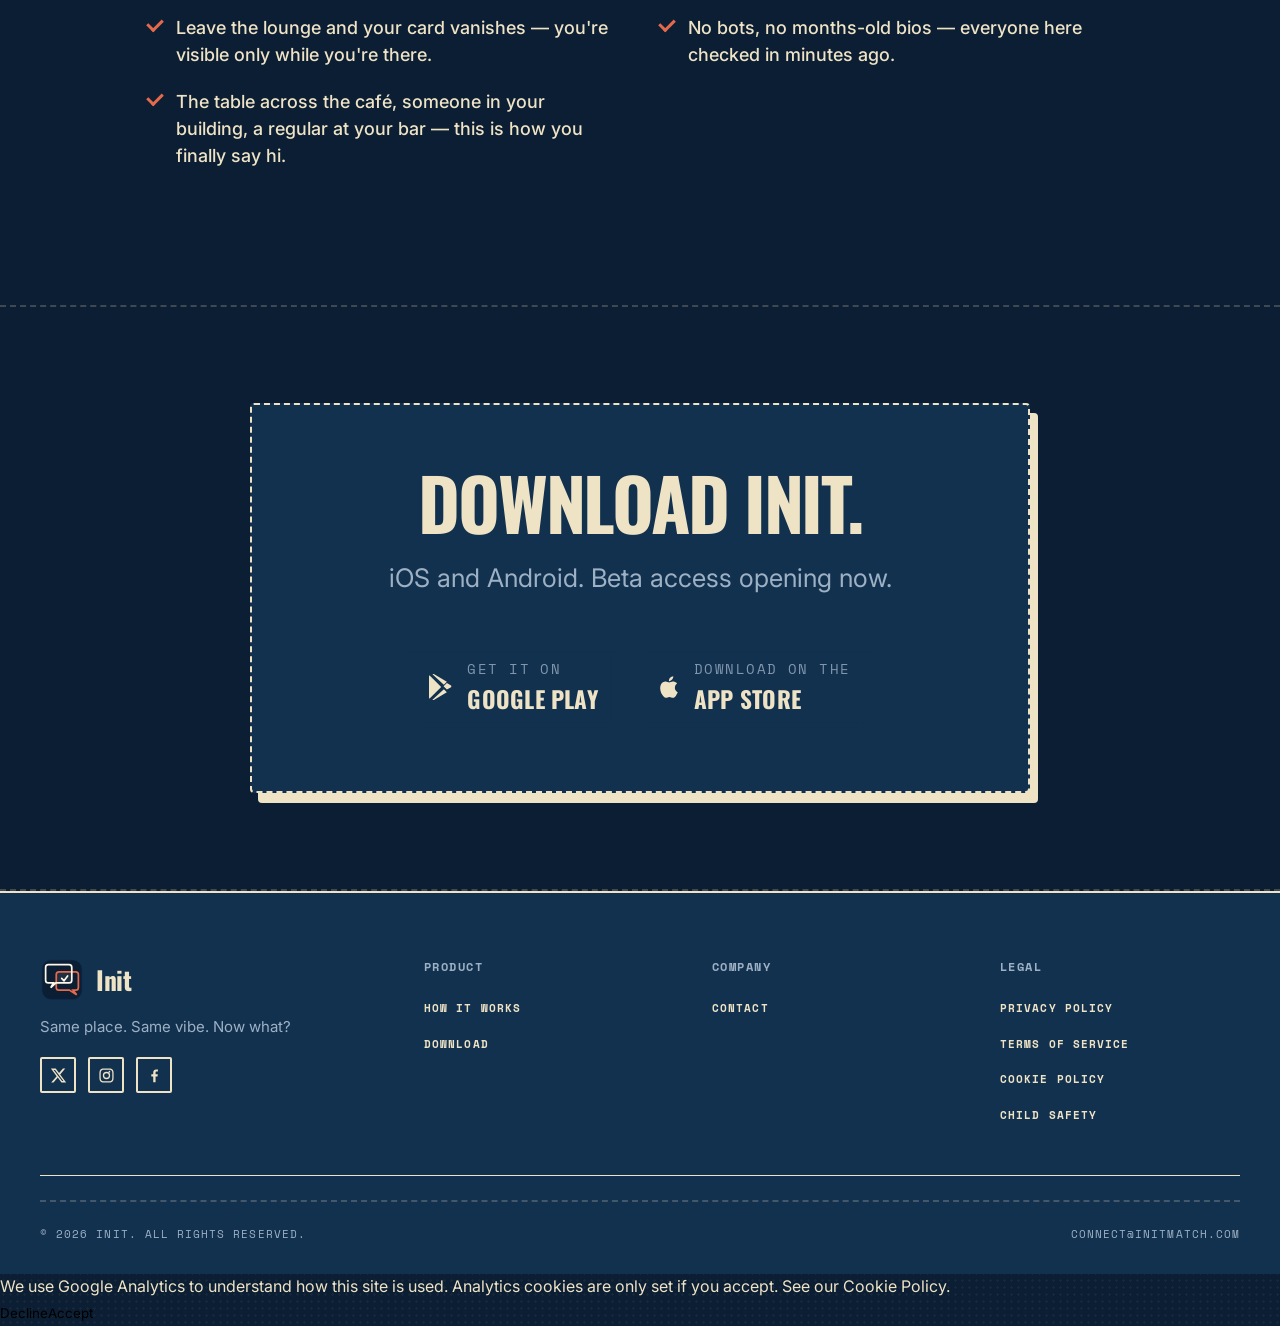
==== commit a7ba41dc: "hero + sections: bigger vibe hints (colour-cycled), bigger How-it-works / Download - Stamp vibe hint" ====
--- a/index.html
+++ b/index.html
@@ -28,8 +28,8 @@
   <link rel="preconnect" href="https://fonts.gstatic.com" crossorigin />
   <link href="https://fonts.googleapis.com/css2?family=Oswald:wght@400;500;600;700&family=Space+Mono:wght@400;700&family=Inter:wght@400;500;600;700;800&display=swap" rel="stylesheet" />
 
-  <link rel="stylesheet" href="css/style.css" />
-  <link rel="stylesheet" href="css/v2.css" />
+  <link rel="stylesheet" href="css/style.css?v=2" />
+  <link rel="stylesheet" href="css/v2.css?v=2" />
 
   <!-- GA4 / Firebase Analytics — measurement ID + Consent Mode v2 live in js/ga.js -->
   <script src="js/ga.js"></script>
--- a/css/v2.css
+++ b/css/v2.css
@@ -333,11 +333,11 @@
 
 /* hero visual → a sheet of postage stamps (blue / cream / orange).
    6 venue stamps, 3x2, each with an icon + venue + a one-line vibe hint. */
-.showcase-stack { position:relative; width:100%; max-width:520px; }
+.showcase-stack { position:relative; width:100%; max-width:560px; }
 .stamp-sheet {
   display:grid;
   grid-template-columns:repeat(3,1fr);
-  gap:14px;
+  gap:12px;
   padding:6px;
 }
 .stamp {
@@ -373,17 +373,19 @@
 }
 .stamp-hint {
   font-family:'Space Mono',monospace;
-  font-size:.68rem;
-  letter-spacing:.01em;
-  line-height:1.15;
+  font-weight:700;
+  font-size:.86rem;
+  letter-spacing:0;
+  line-height:1.25;
   text-align:center;
 }
 .stamp--cream  { background:var(--card);     color:var(--ink); }
-.stamp--blue   { background:var(--postmark); color:var(--on-accent); }
+.stamp--blue   { background:var(--postmark); color:var(--paper); }
 .stamp--orange { background:var(--stamp);    color:var(--on-accent); }
-.stamp--cream .stamp-hint { color:var(--ink-soft); }
-.stamp--blue  .stamp-hint,
-.stamp--orange .stamp-hint { color:color-mix(in srgb, var(--on-accent) 76%, transparent); }
+/* hint gets its own colour per stamp — as much pop as each fill allows */
+.stamp--cream  .stamp-hint { color:var(--stamp); }
+.stamp--blue   .stamp-hint { color:var(--paper); }
+.stamp--orange .stamp-hint { color:var(--on-accent); }
 
 .stamp:nth-child(1){transform:rotate(-2.5deg);}
 .stamp:nth-child(2){transform:rotate(1.6deg);}
@@ -431,7 +433,7 @@
   background:none;
   font-family:Oswald,sans-serif;
   font-weight:700;
-  font-size:3.2rem;
+  font-size:4rem;
   line-height:1;
   color:var(--stamp);
 }
@@ -440,11 +442,11 @@
   text-transform:uppercase;
   font-weight:600;
   letter-spacing:.03em;
-  font-size:1.35rem;
-  color:var(--ink);
-  margin:14px 0 12px;
-}
-.step p { color:var(--ink-soft); font-size:1.1rem; line-height:1.55; }
+  font-size:1.7rem;
+  color:var(--ink);
+  margin:16px 0 12px;
+}
+.step p { color:var(--ink-soft); font-size:1.25rem; line-height:1.55; }
 
 /* ═══════════════════════════════════════════════════════════════
    USP cards — dashed franking cards + stamp medallions
@@ -514,12 +516,12 @@
 .download h2 {
   font-family:Oswald,sans-serif;
   text-transform:uppercase;
-  font-size:clamp(2.6rem,5vw,3.8rem);
+  font-size:clamp(3rem,5.6vw,4.6rem);
   line-height:1.02;
   color:var(--ink);
-  margin-bottom:18px;
-}
-.download p { color:var(--ink-soft); font-size:1.35rem; margin-bottom:40px; }
+  margin-bottom:20px;
+}
+.download p { color:var(--ink-soft); font-size:1.6rem; margin-bottom:44px; }
 
 .store-btn {
   --r:4px; --s:9px;
@@ -544,14 +546,14 @@
   font-family:'Space Mono',monospace;
   text-transform:uppercase;
   letter-spacing:.1em;
-  font-size:.8rem;
+  font-size:.9rem;
   color:var(--ink-soft);
 }
 .store-btn-text strong {
   font-family:Oswald,sans-serif;
   text-transform:uppercase;
   letter-spacing:.01em;
-  font-size:1.2rem;
+  font-size:1.45rem;
   color:var(--ink);
 }
 
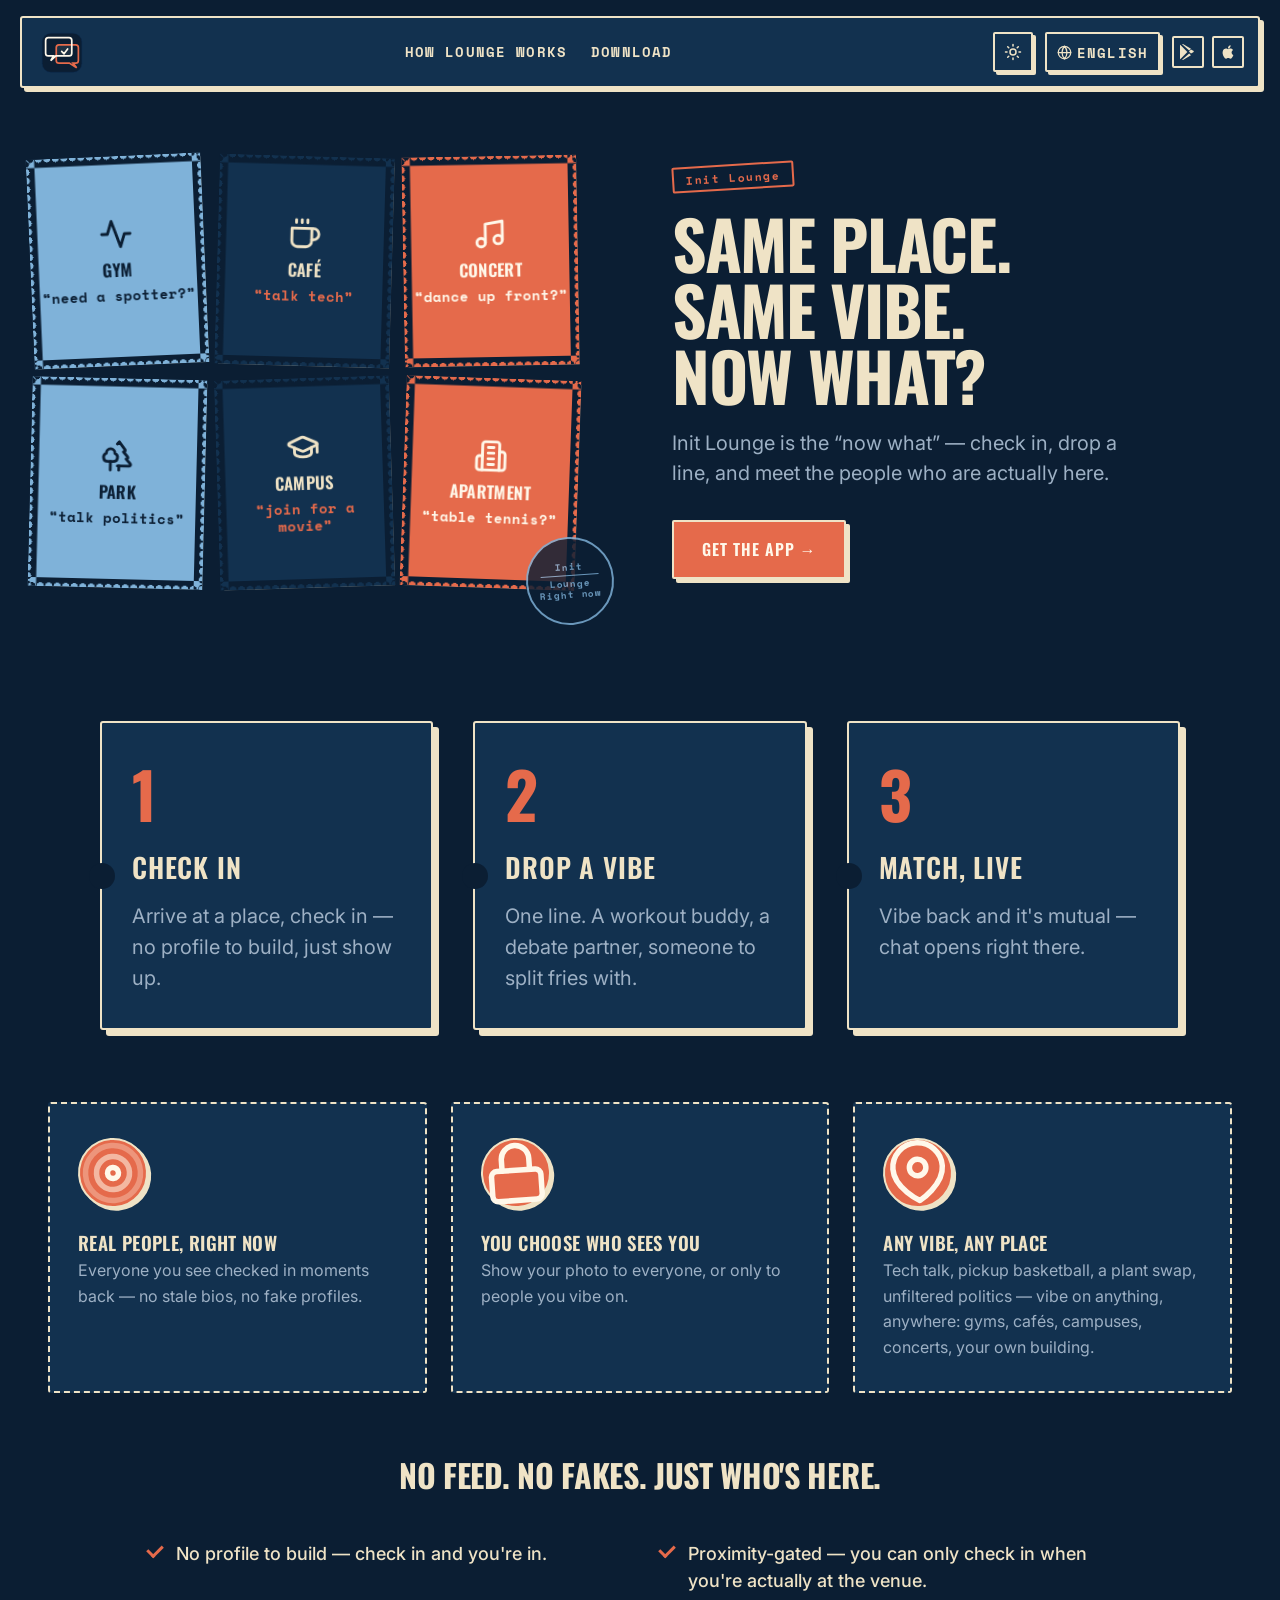
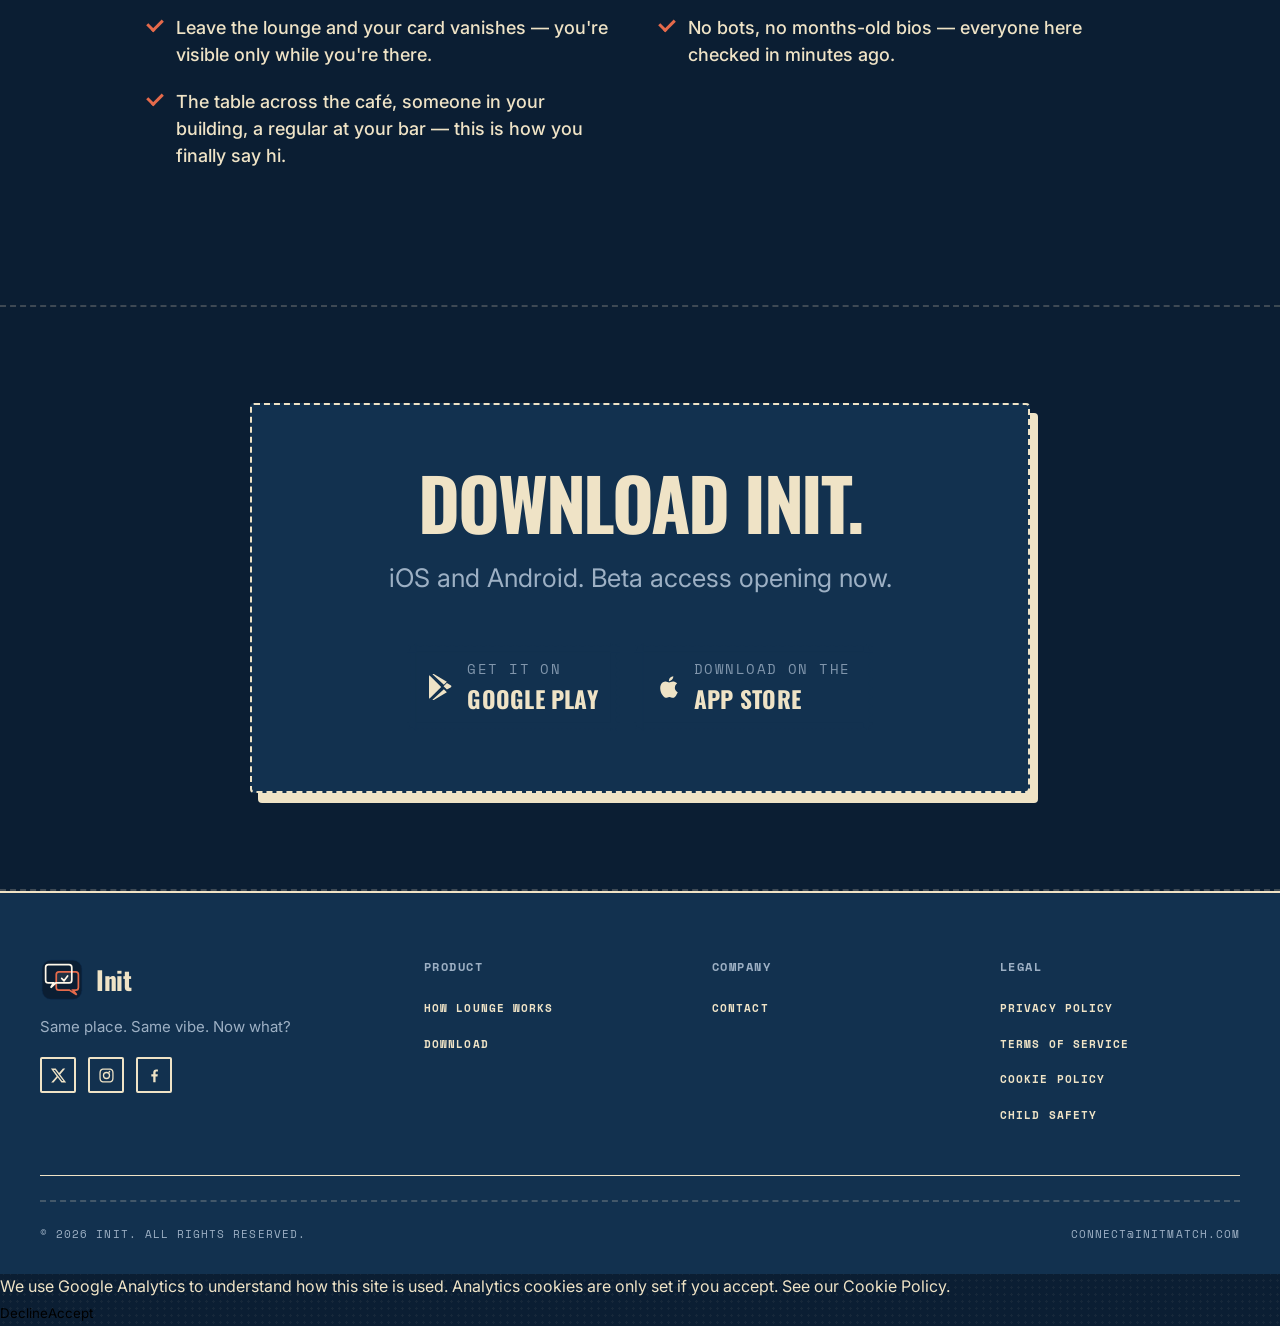
==== commit 83ad519c: "nav: enlarge links to match the language button; rename to "How Lounge works" - .nav-links a .72rem " ====
--- a/index.html
+++ b/index.html
@@ -28,8 +28,8 @@
   <link rel="preconnect" href="https://fonts.gstatic.com" crossorigin />
   <link href="https://fonts.googleapis.com/css2?family=Oswald:wght@400;500;600;700&family=Space+Mono:wght@400;700&family=Inter:wght@400;500;600;700;800&display=swap" rel="stylesheet" />
 
-  <link rel="stylesheet" href="css/style.css?v=2" />
-  <link rel="stylesheet" href="css/v2.css?v=2" />
+  <link rel="stylesheet" href="css/style.css?v=3" />
+  <link rel="stylesheet" href="css/v2.css?v=3" />
 
   <!-- GA4 / Firebase Analytics — measurement ID + Consent Mode v2 live in js/ga.js -->
   <script src="js/ga.js"></script>
@@ -42,7 +42,7 @@
   </a>
 
   <ul class="nav-links">
-    <li><a href="#how" data-i18n="nav_how">How it works</a></li>
+    <li><a href="#how" data-i18n="nav_how">How Lounge works</a></li>
     <li><a href="#download" data-i18n="nav_download">Download</a></li>
   </ul>
 
@@ -81,7 +81,7 @@
 </nav>
 
 <div class="mobile-nav" id="mobileNav">
-  <a href="#how" data-i18n="nav_how">How it works</a>
+  <a href="#how" data-i18n="nav_how">How Lounge works</a>
   <a href="#download" data-i18n="nav_download">Download</a>
 </div>
 
@@ -244,7 +244,7 @@
     <div class="footer-col">
       <h4 data-i18n="footer_product">Product</h4>
       <ul>
-        <li><a href="#how" data-i18n="nav_how">How it works</a></li>
+        <li><a href="#how" data-i18n="nav_how">How Lounge works</a></li>
         <li><a href="#download" data-i18n="nav_download">Download</a></li>
       </ul>
     </div>
--- a/css/v2.css
+++ b/css/v2.css
@@ -188,12 +188,12 @@
 .navbar.scrolled { background:var(--card); box-shadow:5px 5px 0 var(--hard); }
 
 .nav-links, .nav-controls { background:none; border:none; padding:0; }
-.nav-links { gap:26px; }
+.nav-links { gap:24px; }
 .nav-links a {
   font-family:'Space Mono',monospace;
   text-transform:uppercase;
-  letter-spacing:.12em;
-  font-size:.72rem;
+  letter-spacing:.08em;
+  font-size:.9rem;
   font-weight:700;
   color:var(--ink);
 }
@@ -249,6 +249,7 @@
   font-family:'Space Mono',monospace;
   text-transform:uppercase;
   letter-spacing:.08em;
+  font-size:.9rem;
   font-weight:700;
 }
 .lang-btn:hover { border-color:var(--ink); color:var(--stamp); }
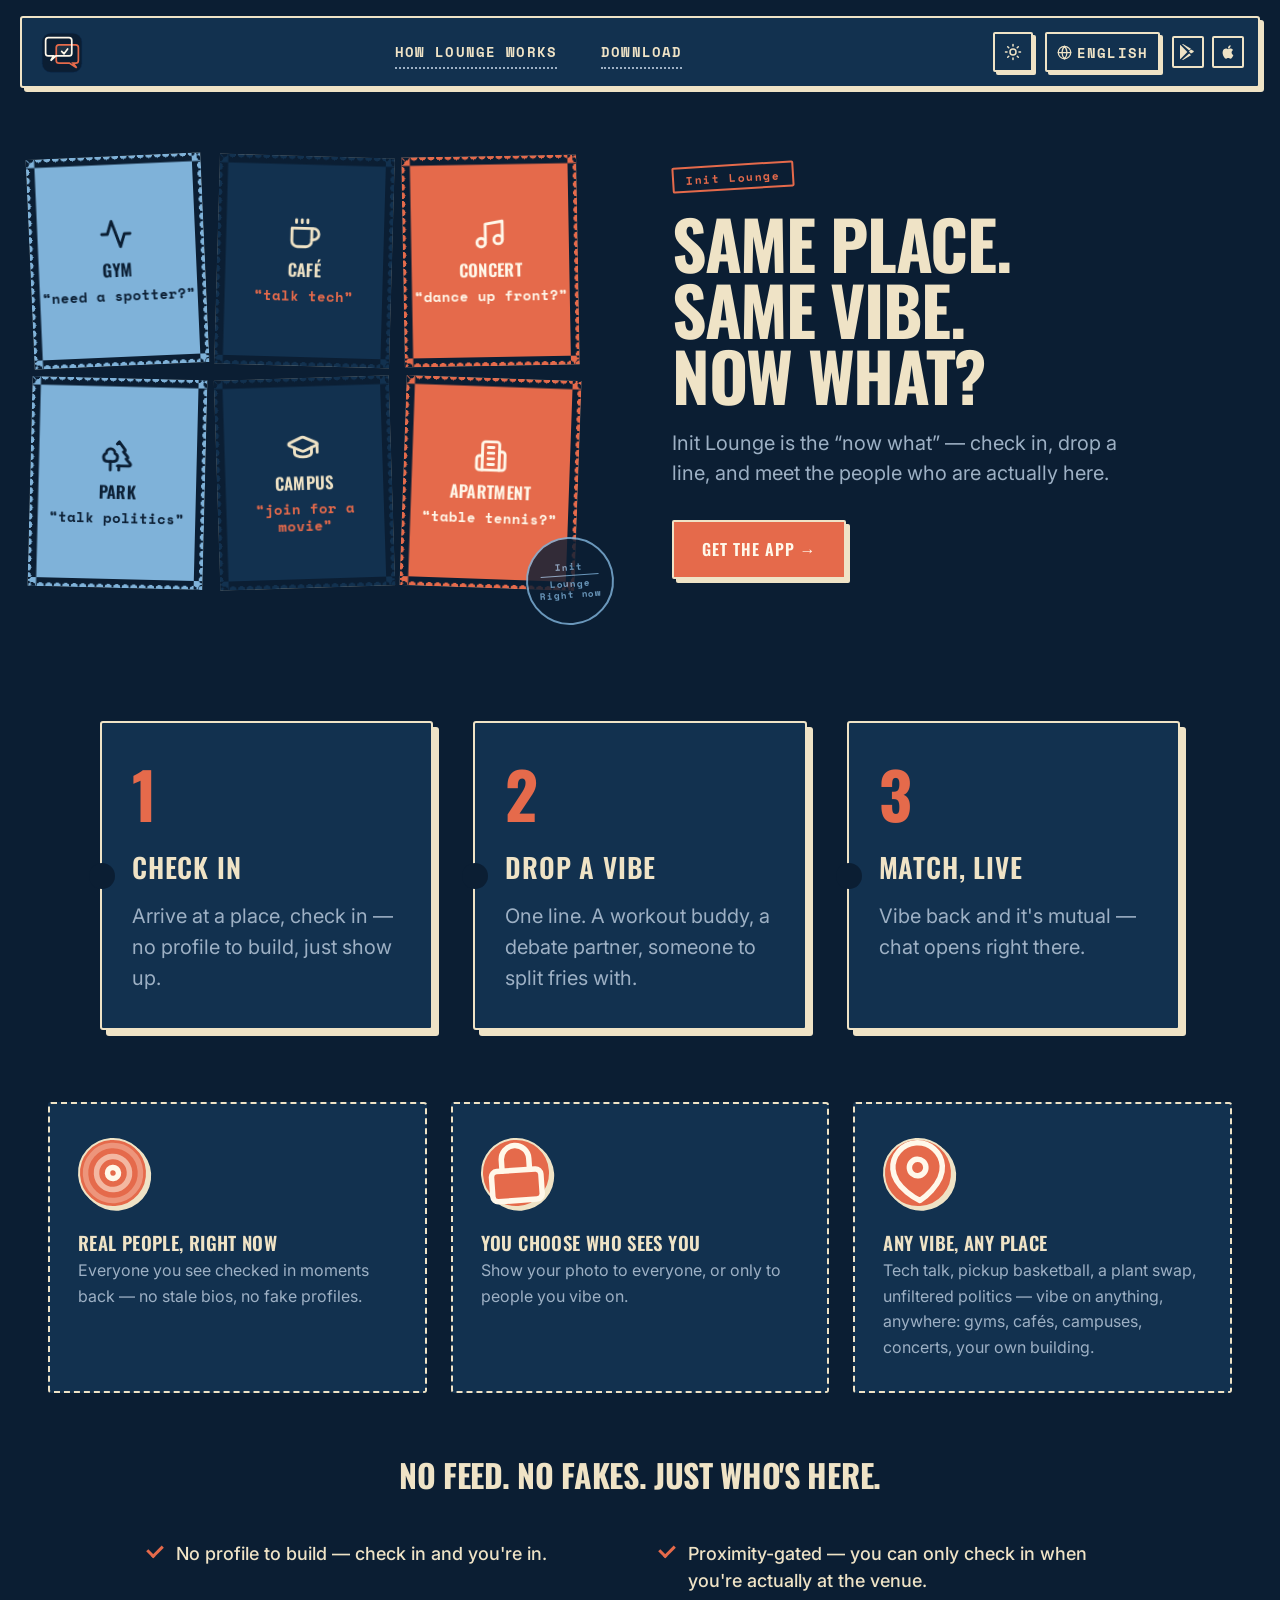
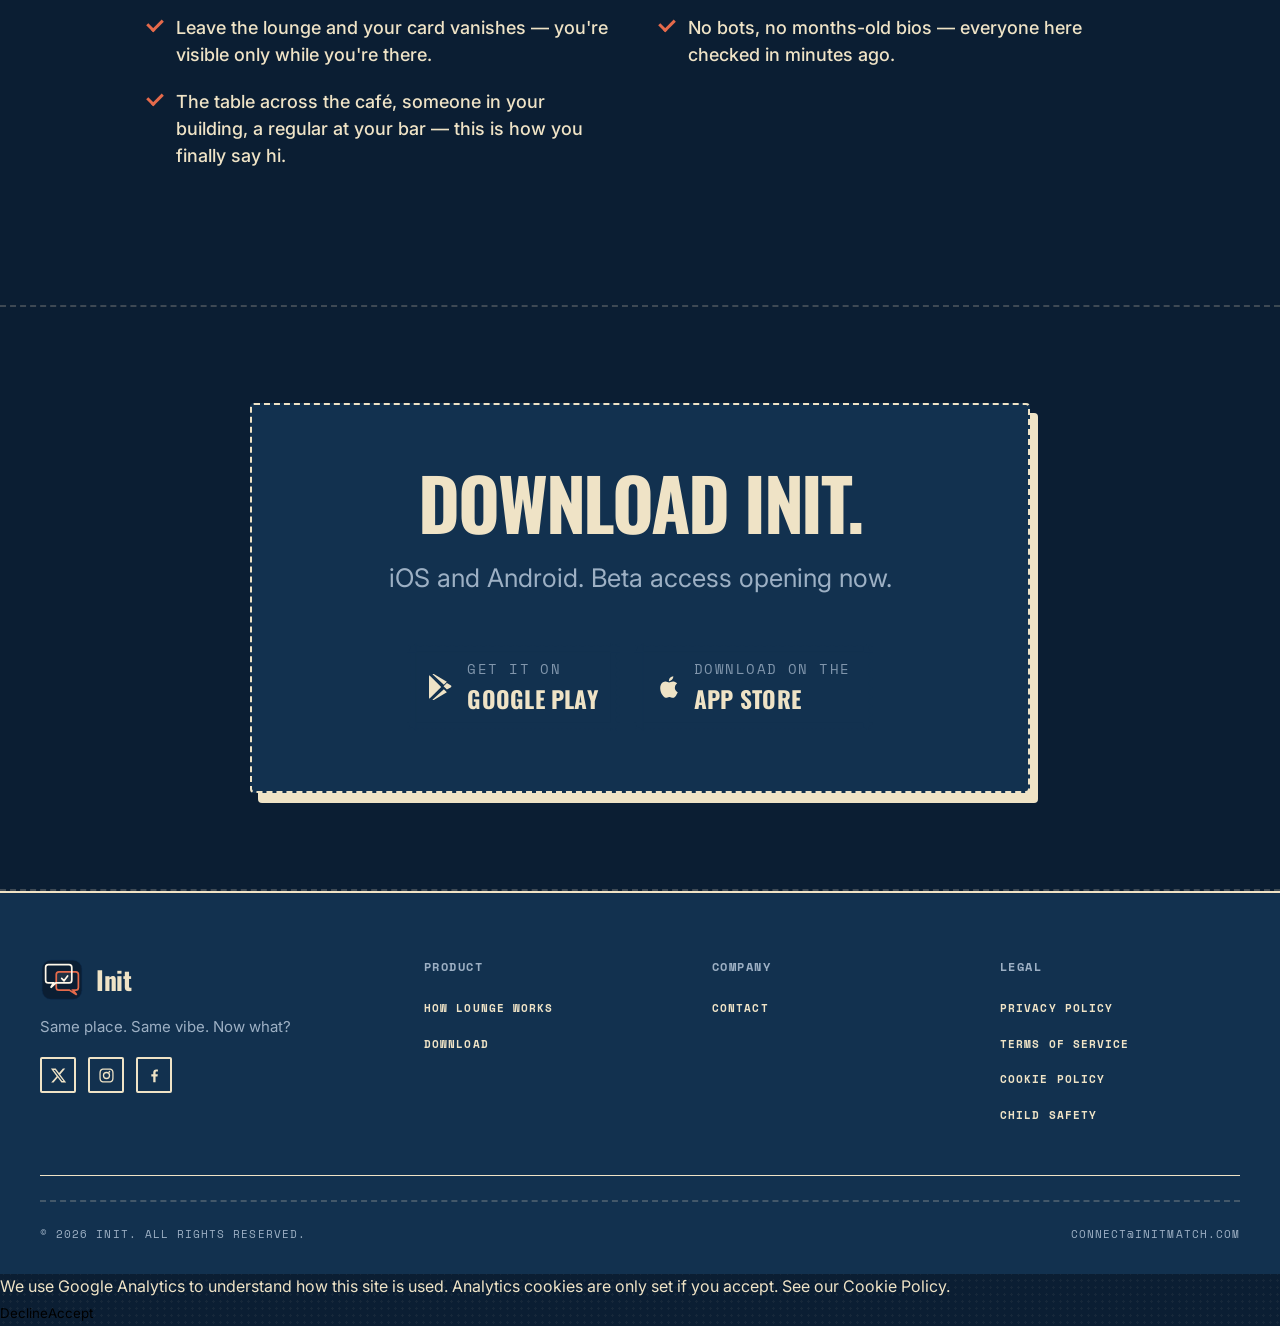
==== commit 100c42ba: "nav polish + light-theme stamp outline + i18n "How Lounge works" - Nav links now read as links: gap " ====
--- a/index.html
+++ b/index.html
@@ -28,8 +28,8 @@
   <link rel="preconnect" href="https://fonts.gstatic.com" crossorigin />
   <link href="https://fonts.googleapis.com/css2?family=Oswald:wght@400;500;600;700&family=Space+Mono:wght@400;700&family=Inter:wght@400;500;600;700;800&display=swap" rel="stylesheet" />
 
-  <link rel="stylesheet" href="css/style.css?v=3" />
-  <link rel="stylesheet" href="css/v2.css?v=3" />
+  <link rel="stylesheet" href="css/style.css?v=4" />
+  <link rel="stylesheet" href="css/v2.css?v=4" />
 
   <!-- GA4 / Firebase Analytics — measurement ID + Consent Mode v2 live in js/ga.js -->
   <script src="js/ga.js"></script>
--- a/css/v2.css
+++ b/css/v2.css
@@ -188,7 +188,7 @@
 .navbar.scrolled { background:var(--card); box-shadow:5px 5px 0 var(--hard); }
 
 .nav-links, .nav-controls { background:none; border:none; padding:0; }
-.nav-links { gap:24px; }
+.nav-links { gap:44px; }
 .nav-links a {
   font-family:'Space Mono',monospace;
   text-transform:uppercase;
@@ -196,8 +196,11 @@
   font-size:.9rem;
   font-weight:700;
   color:var(--ink);
-}
-.nav-links a:hover { opacity:1; color:var(--stamp); }
+  padding-bottom:5px;
+  border-bottom:2px dotted var(--ink-soft);
+  transition:color .12s ease, border-color .12s ease;
+}
+.nav-links a:hover { opacity:1; color:var(--stamp); border-bottom-color:var(--stamp); }
 
 .nav-logo { font-family:Oswald,sans-serif; font-weight:700; font-size:1.6rem; letter-spacing:-.01em; color:var(--ink); }
 .nav-logo-icon { width:44px; height:44px; }
@@ -352,7 +355,14 @@
   padding:14px 8px;
   background:var(--card);
   color:var(--ink);
-  filter:drop-shadow(4px 4px 0 var(--hard));
+  /* 4-way 1.5px outline traces the perforated silhouette (so the cream
+     stamps read against the cream page) + the hard offset block */
+  filter:
+    drop-shadow(1.5px 0 0 var(--ink))
+    drop-shadow(-1.5px 0 0 var(--ink))
+    drop-shadow(0 1.5px 0 var(--ink))
+    drop-shadow(0 -1.5px 0 var(--ink))
+    drop-shadow(4px 5px 0 var(--hard));
   -webkit-mask:
     radial-gradient(var(--r) at 50% 0,#0000 96%,#000) 0 0/var(--s) var(--s) repeat-x,
     radial-gradient(var(--r) at 50% 100%,#0000 96%,#000) 0 100%/var(--s) var(--s) repeat-x,
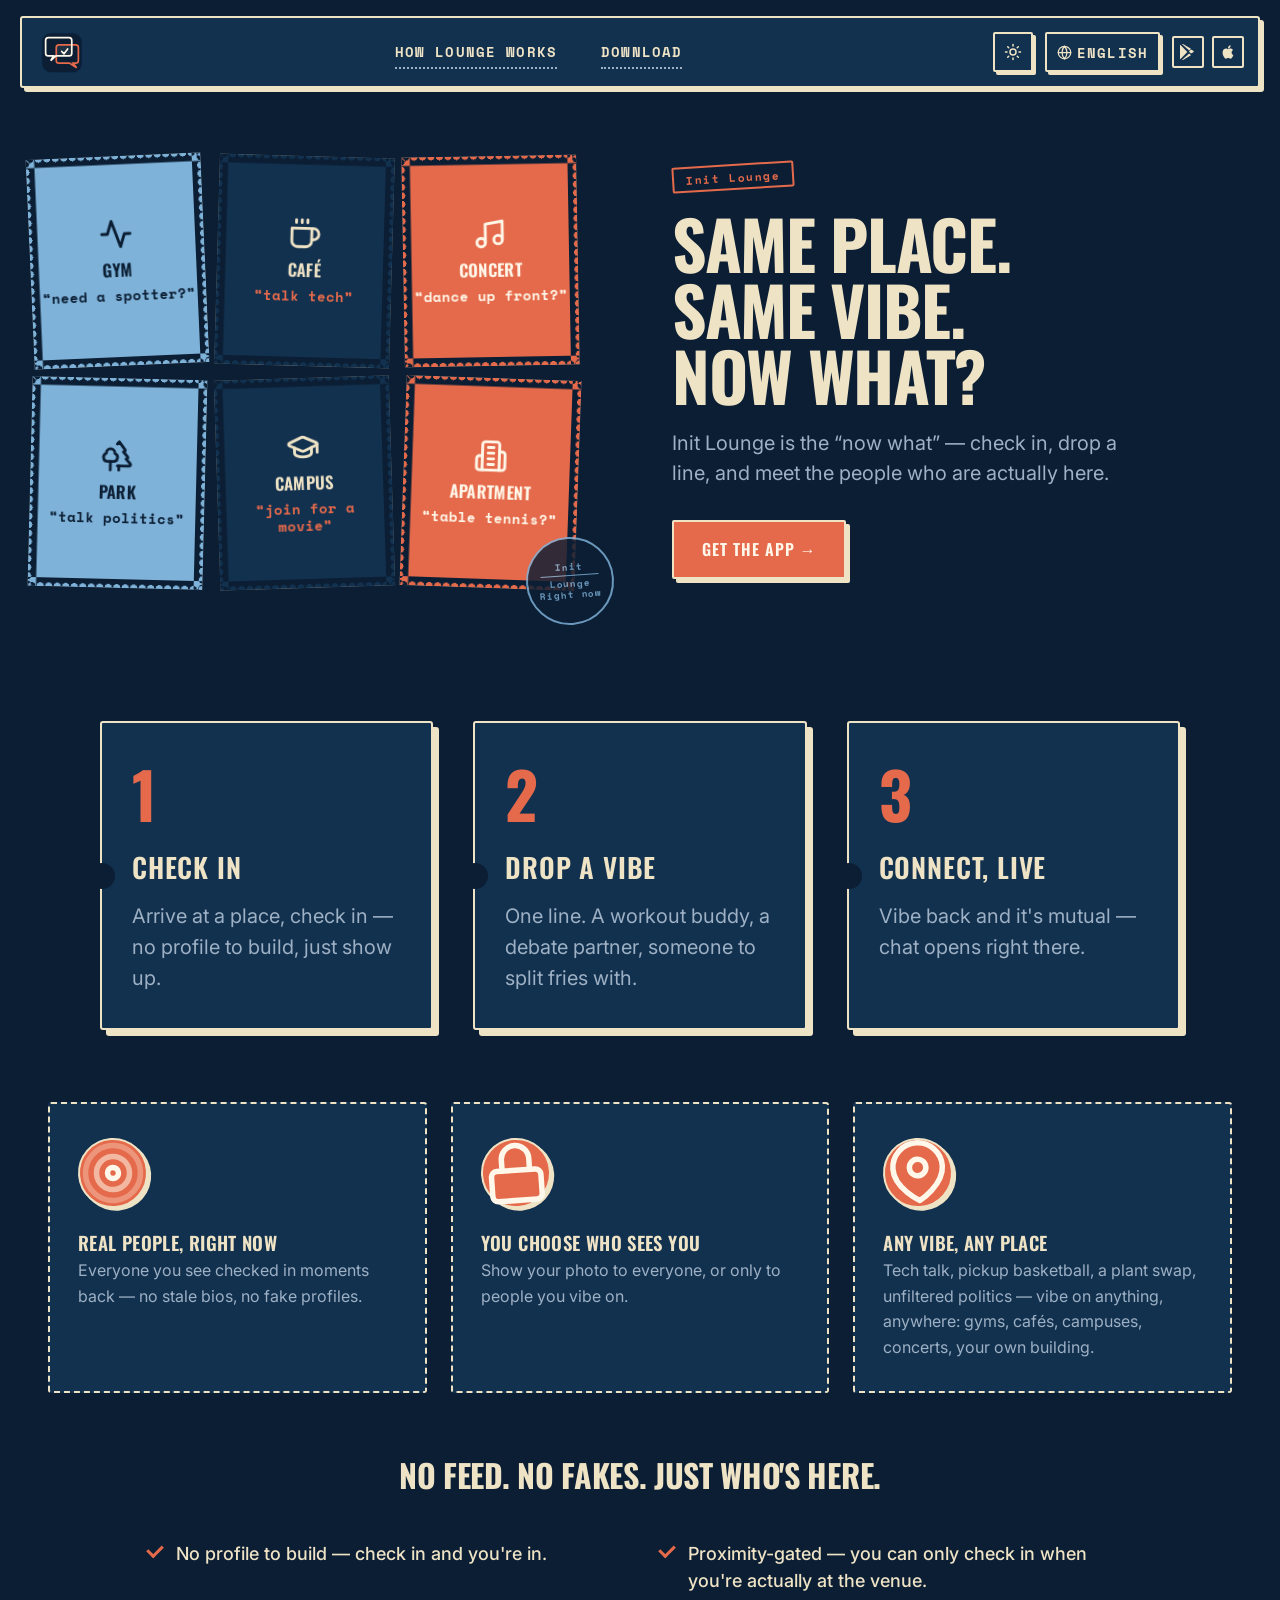
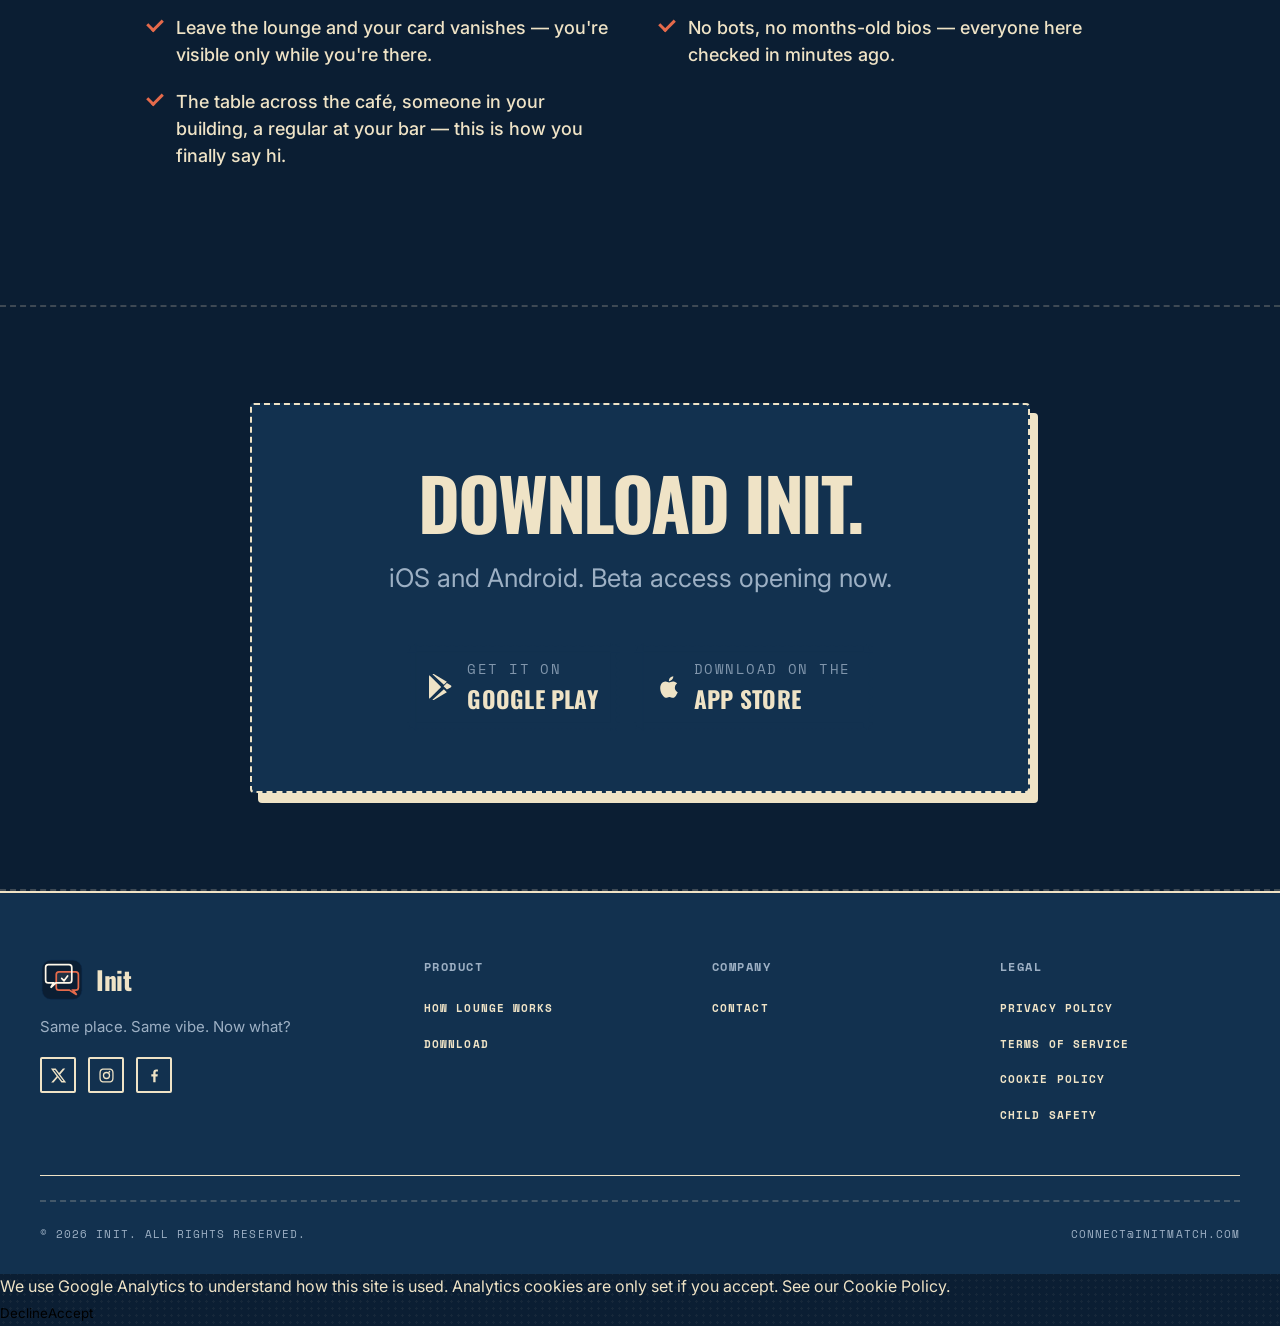
==== commit 3d31b921: "How it works step 3: "Match, live" -> "Connect, live" (all languages) Matches the app's rename of Lo" ====
--- a/index.html
+++ b/index.html
@@ -148,7 +148,7 @@
       </div>
       <div class="step">
         <span class="step-num">3</span>
-        <h4 data-i18n="ll_step3_title">Match, live</h4>
+        <h4 data-i18n="ll_step3_title">Connect, live</h4>
         <p data-i18n="ll_step3_body">Vibe back and it's mutual — chat opens right there.</p>
       </div>
     </div>
